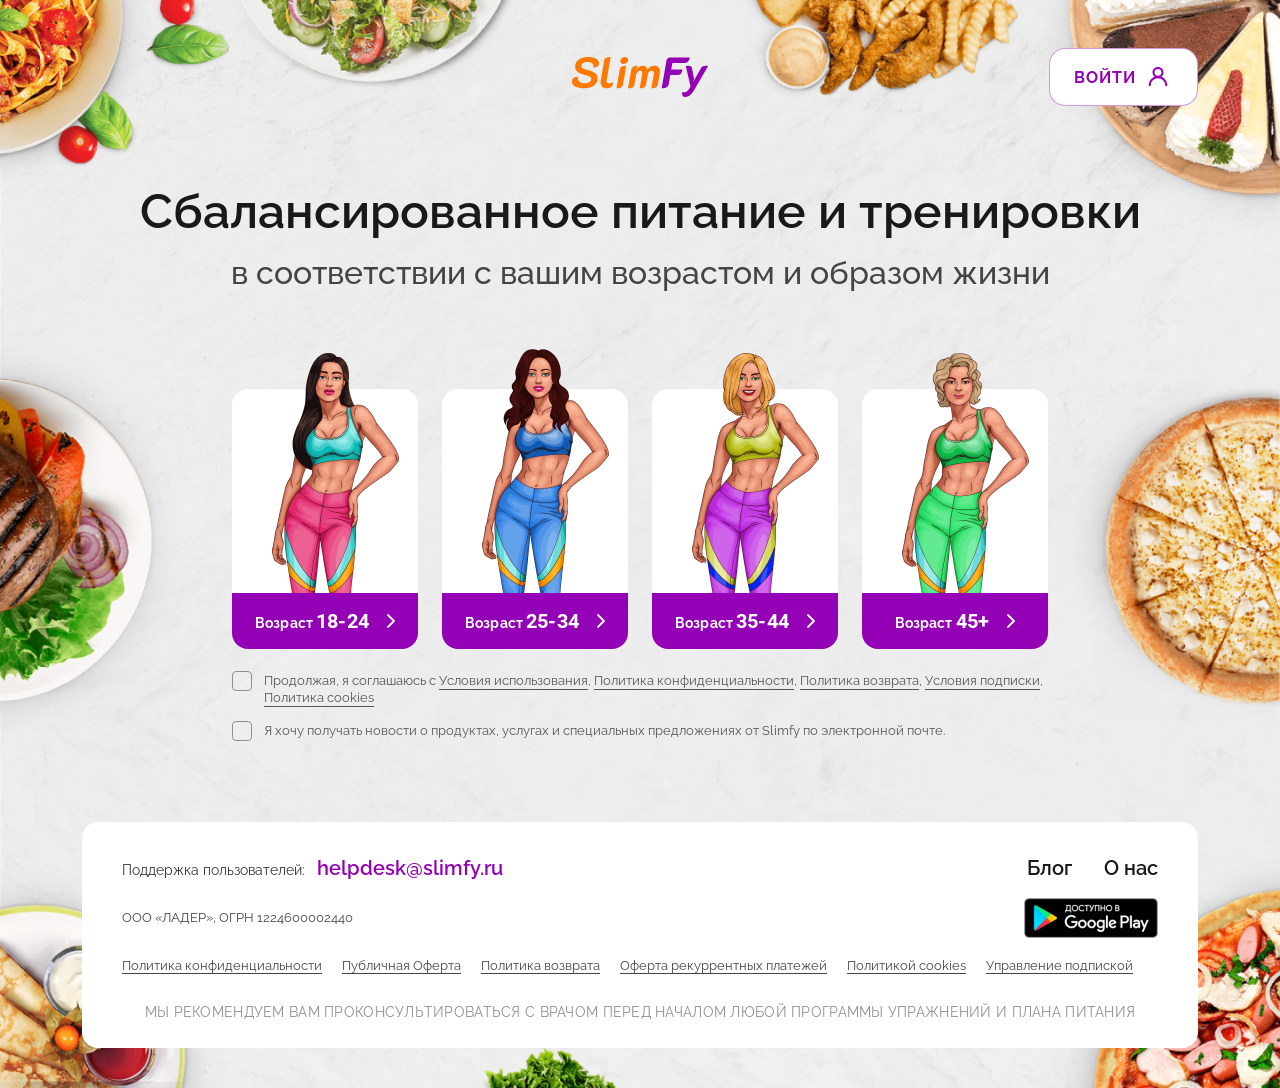
==== age.html @ fb0d7b71 "." ====
<!DOCTYPE html>
<html lang="ru">
	<head>
		<meta charset="UTF-8">
		<meta http-equiv="X-UA-Compatible" content="IE=edge">
		<meta name="viewport" content="width=device-width, initial-scale=1.0">
		<link rel="shortcut icon" href="img/favicon_x32.png" type="image/png">
		<meta name="keywords" content="">
		<meta name="description" content="">
		<title>Возраст</title>
		<meta name="robots" content="noindex, nofollow">
		<link rel="stylesheet" href="css/style.css">
	</head>
	<body> 
		<div class="wrapper"> 
						<!-- header-->
						<header class="header">
							<div class="container">
								<div class="header__container"><a class="header__logo" href="#"> <img src="img/logo.svg" alt=""></a><a class="header__btn" href="#">Войти<img src="img/account.svg" alt=""></a></div>
							</div>
						</header>
						<!--	/header-->
			<main class="main"> 
				<!-- age-->
				<div class="age">
					<div class="container"> 
						<div class="age__title">Сбалансированное питание и тренировки</div>
						<div class="age__text">в соответствии с вашим возрастом и образом жизни</div>
						<div class="age__items"> 
							<div class="row"> 
								<div class="col-lg-3 col-6"> <a class="age__item" href="#"> 
										<div class="age__img"> <img src="img/wooman_01.png" alt="" srcset="img/wooman_01@2x.png 2x"></div>
										<div class="age__btn">Возраст <span>18-24</span>
											<svg width="8" height="14" viewBox="0 0 8 14" fill="none" xmlns="http://www.w3.org/2000/svg">
												<path d="M1.08331 1.16659L6.91665 6.99992L1.08331 12.8333" stroke="white" stroke-width="2" stroke-linecap="round" stroke-linejoin="round"></path>
											</svg>
										</div></a></div>
								<div class="col-lg-3 col-6"> <a class="age__item" href="#"> 
										<div class="age__img"> <img src="img/wooman_02.png" alt="" srcset="img/wooman_02@2x.png 2x"></div>
										<div class="age__btn">Возраст <span>25-34</span>
											<svg width="8" height="14" viewBox="0 0 8 14" fill="none" xmlns="http://www.w3.org/2000/svg">
												<path d="M1.08331 1.16659L6.91665 6.99992L1.08331 12.8333" stroke="white" stroke-width="2" stroke-linecap="round" stroke-linejoin="round"></path>
											</svg>
										</div></a></div>
								<div class="col-lg-3 col-6"> <a class="age__item" href="#"> 
										<div class="age__img"> <img src="img/wooman_03.png" alt="" srcset="img/wooman_03@2x.png 2x"></div>
										<div class="age__btn">Возраст <span>35-44</span>
											<svg width="8" height="14" viewBox="0 0 8 14" fill="none" xmlns="http://www.w3.org/2000/svg">
												<path d="M1.08331 1.16659L6.91665 6.99992L1.08331 12.8333" stroke="white" stroke-width="2" stroke-linecap="round" stroke-linejoin="round"></path>
											</svg>
										</div></a></div>
								<div class="col-lg-3 col-6"> <a class="age__item" href="#"> 
										<div class="age__img"> <img src="img/wooman_04.png" alt="" srcset="img/wooman_04@2x.png 2x"></div>
										<div class="age__btn">Возраст <span>45+</span>
											<svg width="8" height="14" viewBox="0 0 8 14" fill="none" xmlns="http://www.w3.org/2000/svg">
												<path d="M1.08331 1.16659L6.91665 6.99992L1.08331 12.8333" stroke="white" stroke-width="2" stroke-linecap="round" stroke-linejoin="round"></path>
											</svg>
										</div></a></div>
							</div>
						</div>
						<div class="age__approvals"> 
							<div class="welcome__approval"> 
								<input id="approval_0" type="checkbox">
								<label for="approval_0"> 
									<div class="welcome__approval-checkbox"> </div>
									<div class="welcome__approval-text">Продолжая, я соглашаюсь c <a href="#">Условия использования</a>, <a href="#">Политика конфиденциальности</a>, <a href="#">Политика возврата</a>, <a href="#">Условия подписки</a>, <a href="#">Политика cookies</a></div>
								</label>
							</div>
							<div class="welcome__approval"> 
								<input id="approval_1" type="checkbox">
								<label for="approval_1"> 
									<div class="welcome__approval-checkbox"> </div>
									<div class="welcome__approval-text">Я хочу получать новости о продуктах, услугах и специальных предложениях от Slimfy по электронной почте.</div>
								</label>
							</div>
						</div>
					</div>
				</div>
				<!--	/age-->
			</main>
			<!-- footer-->
			<footer class="footer">
				<div class="container"> 
					<div class="footer__container"> 
						<div class="footer__top"> 
							<div class="footer__text"> <span>Поддержка пользователей:</span><a href="mailto:helpdesk@slimfy.ru">helpdesk@slimfy.ru</a></div>
							<div class="footer__nav"> 
								<ul>
									<li> <a href="#">Блог</a></li>
									<li> <a href="#">О нас</a></li>
								</ul>
							</div>
						</div>
						<div class="footer__center"> 
							<div class="footer__name">ООО «ЛАДЕР», ОГРН 1224600002440</div><a class="footer__market" href="#"> <img src="img/google-play-badge.png" alt="" srcset="img/google-play-badge@2x.png 2x"></a>
						</div>
						<div class="footer__bottom"> 
							<div class="footer__list"> 
								<ul>
									<li> <a href="#">Политика конфиденциальности</a></li>
									<li> <a href="#">Публичная Оферта</a></li>
									<li> <a href="#">Политика возврата</a></li>
									<li> <a href="#">Оферта рекуррентных платежей</a></li>
									<li> <a href="#">Политикой cookies</a></li>
									<li> <a href="#">Управление подпиской</a></li>
								</ul>
							</div>
						</div>
						<div class="footer__ps">Мы рекомендуем вам проконсультироваться с врачом перед началом любой программы упражнений и плана питания</div>
					</div>
				</div>
			</footer>
			<!--	/footer-->
		</div>
		<script src="js/libs/jquery.min.js"> </script>
		<script src="js/scripts.js"></script>
	</body>
</html>
---- css/style.css ----
/* reset */
html, body, div, span, applet, object, iframe,
h1, h2, h3, h4, h5, h6, p, blockquote, pre,
a, abbr, acronym, address, big, cite, code,
del, dfn, em, img, ins, kbd, q, s, samp,
small, strike, strong, sub, sup, tt, var,
b, u, i, center,
dl, dt, dd, ol, ul, li,
fieldset, form, label, legend,
table, caption, tbody, tfoot, thead, tr, th, td,
article, aside, canvas, details, embed,
figure, figcaption, footer, header, hgroup,
menu, nav, output, ruby, section, summary,
time, mark, audio, video {
  margin: 0;
  padding: 0;
  border: 0;
  font-size: 100%;
  font: inherit;
  vertical-align: baseline;
}

article, aside, details, figcaption, figure,
footer, header, hgroup, menu, nav, section {
  display: block;
}

* {
  margin: 0;
  padding: 0;
}

* {
  -webkit-box-sizing: border-box;
  box-sizing: border-box;
}

button,
input,
a,
textarea {
  outline: none;
}

html {
  -ms-text-size-adjust: 100%;
  -webkit-text-size-adjust: 100%;
}

ol, ul {
  list-style: none;
}

table {
  border-collapse: collapse;
  border-spacing: 0;
}

img {
  max-width: 100%;
}

h1, h2, h3 {
  font-weight: bold;
}

/* /reset */
/*!
 * Bootstrap v5.0.1 (https://getbootstrap.com/)
 * Copyright 2011-2021 The Bootstrap Authors
 * Copyright 2011-2021 Twitter, Inc.
 * Licensed under MIT (https://github.com/twbs/bootstrap/blob/main/LICENSE)
 */
:root {
  --bs-blue: #0d6efd;
  --bs-indigo: #6610f2;
  --bs-purple: #6f42c1;
  --bs-pink: #d63384;
  --bs-red: #dc3545;
  --bs-orange: #fd7e14;
  --bs-yellow: #ffc107;
  --bs-green: #198754;
  --bs-teal: #20c997;
  --bs-cyan: #0dcaf0;
  --bs-white: #fff;
  --bs-gray: #6c757d;
  --bs-gray-dark: #343a40;
  --bs-primary: #0d6efd;
  --bs-secondary: #6c757d;
  --bs-success: #198754;
  --bs-info: #0dcaf0;
  --bs-warning: #ffc107;
  --bs-danger: #dc3545;
  --bs-light: #f8f9fa;
  --bs-dark: #212529;
  --bs-font-sans-serif: system-ui, -apple-system, "Segoe UI", Roboto, "Helvetica Neue", Arial, "Noto Sans", "Liberation Sans", sans-serif, "Apple Color Emoji", "Segoe UI Emoji", "Segoe UI Symbol", "Noto Color Emoji";
  --bs-font-monospace: SFMono-Regular, Menlo, Monaco, Consolas, "Liberation Mono", "Courier New", monospace;
  --bs-gradient: linear-gradient(180deg, rgba(255, 255, 255, 0.15), rgba(255, 255, 255, 0));
}

.container,
.container-fluid,
.container-xxl,
.container-xl,
.container-lg,
.container-md,
.container-sm {
  width: 100%;
  padding-right: var(--bs-gutter-x, 12px);
  padding-left: var(--bs-gutter-x, 12px);
  margin-right: auto;
  margin-left: auto;
}

@media (min-width: 576px) {
  .container-sm, .container {
    max-width: 540px;
  }
}
@media (min-width: 768px) {
  .container-md, .container-sm, .container {
    max-width: 720px;
  }
}
@media (min-width: 992px) {
  .container-lg, .container-md, .container-sm, .container {
    max-width: 936px;
  }
}
@media (min-width: 1270px) {
  .container-xl, .container-lg, .container-md, .container-sm, .container {
    max-width: 1140px;
  }
}
@media (min-width: 1400px) {
  .container-xxl, .container-xl, .container-lg, .container-md, .container-sm, .container {
    max-width: 1264px;
  }
}
.row {
  --bs-gutter-x: 24px;
  --bs-gutter-y: 0;
  display: -webkit-box;
  display: -ms-flexbox;
  display: flex;
  -ms-flex-wrap: wrap;
  flex-wrap: wrap;
  margin-top: calc(var(--bs-gutter-y) * -1);
  margin-right: calc(var(--bs-gutter-x) / -2);
  margin-left: calc(var(--bs-gutter-x) / -2);
}
.row > * {
  -ms-flex-negative: 0;
  flex-shrink: 0;
  width: 100%;
  max-width: 100%;
  padding-right: calc(var(--bs-gutter-x) / 2);
  padding-left: calc(var(--bs-gutter-x) / 2);
  margin-top: var(--bs-gutter-y);
}

.col {
  -webkit-box-flex: 1;
  -ms-flex: 1 0 0%;
  flex: 1 0 0%;
}

.row-cols-auto > * {
  -webkit-box-flex: 0;
  -ms-flex: 0 0 auto;
  flex: 0 0 auto;
  width: auto;
}

.row-cols-1 > * {
  -webkit-box-flex: 0;
  -ms-flex: 0 0 auto;
  flex: 0 0 auto;
  width: 100%;
}

.row-cols-2 > * {
  -webkit-box-flex: 0;
  -ms-flex: 0 0 auto;
  flex: 0 0 auto;
  width: 50%;
}

.row-cols-3 > * {
  -webkit-box-flex: 0;
  -ms-flex: 0 0 auto;
  flex: 0 0 auto;
  width: 33.3333333333%;
}

.row-cols-4 > * {
  -webkit-box-flex: 0;
  -ms-flex: 0 0 auto;
  flex: 0 0 auto;
  width: 25%;
}

.row-cols-5 > * {
  -webkit-box-flex: 0;
  -ms-flex: 0 0 auto;
  flex: 0 0 auto;
  width: 20%;
}

.row-cols-6 > * {
  -webkit-box-flex: 0;
  -ms-flex: 0 0 auto;
  flex: 0 0 auto;
  width: 16.6666666667%;
}

.col-auto {
  -webkit-box-flex: 0;
  -ms-flex: 0 0 auto;
  flex: 0 0 auto;
  width: auto;
}

.col-1 {
  -webkit-box-flex: 0;
  -ms-flex: 0 0 auto;
  flex: 0 0 auto;
  width: 8.3333333333%;
}

.col-2 {
  -webkit-box-flex: 0;
  -ms-flex: 0 0 auto;
  flex: 0 0 auto;
  width: 16.6666666667%;
}

.col-3 {
  -webkit-box-flex: 0;
  -ms-flex: 0 0 auto;
  flex: 0 0 auto;
  width: 25%;
}

.col-4 {
  -webkit-box-flex: 0;
  -ms-flex: 0 0 auto;
  flex: 0 0 auto;
  width: 33.3333333333%;
}

.col-5 {
  -webkit-box-flex: 0;
  -ms-flex: 0 0 auto;
  flex: 0 0 auto;
  width: 41.6666666667%;
}

.col-6 {
  -webkit-box-flex: 0;
  -ms-flex: 0 0 auto;
  flex: 0 0 auto;
  width: 50%;
}

.col-7 {
  -webkit-box-flex: 0;
  -ms-flex: 0 0 auto;
  flex: 0 0 auto;
  width: 58.3333333333%;
}

.col-8 {
  -webkit-box-flex: 0;
  -ms-flex: 0 0 auto;
  flex: 0 0 auto;
  width: 66.6666666667%;
}

.col-9 {
  -webkit-box-flex: 0;
  -ms-flex: 0 0 auto;
  flex: 0 0 auto;
  width: 75%;
}

.col-10 {
  -webkit-box-flex: 0;
  -ms-flex: 0 0 auto;
  flex: 0 0 auto;
  width: 83.3333333333%;
}

.col-11 {
  -webkit-box-flex: 0;
  -ms-flex: 0 0 auto;
  flex: 0 0 auto;
  width: 91.6666666667%;
}

.col-12 {
  -webkit-box-flex: 0;
  -ms-flex: 0 0 auto;
  flex: 0 0 auto;
  width: 100%;
}

.offset-1 {
  margin-left: 8.3333333333%;
}

.offset-2 {
  margin-left: 16.6666666667%;
}

.offset-3 {
  margin-left: 25%;
}

.offset-4 {
  margin-left: 33.3333333333%;
}

.offset-5 {
  margin-left: 41.6666666667%;
}

.offset-6 {
  margin-left: 50%;
}

.offset-7 {
  margin-left: 58.3333333333%;
}

.offset-8 {
  margin-left: 66.6666666667%;
}

.offset-9 {
  margin-left: 75%;
}

.offset-10 {
  margin-left: 83.3333333333%;
}

.offset-11 {
  margin-left: 91.6666666667%;
}

.g-0,
.gx-0 {
  --bs-gutter-x: 0;
}

.g-0,
.gy-0 {
  --bs-gutter-y: 0;
}

.g-1,
.gx-1 {
  --bs-gutter-x: 12px;
}

.g-1,
.gy-1 {
  --bs-gutter-y: 12px;
}

.g-2,
.gx-2 {
  --bs-gutter-x: 18px;
}

.g-2,
.gy-2 {
  --bs-gutter-y: 18px;
}

.g-3,
.gx-3 {
  --bs-gutter-x: 24px;
}

.g-3,
.gy-3 {
  --bs-gutter-y: 24px;
}

.g-4,
.gx-4 {
  --bs-gutter-x: 36px;
}

.g-4,
.gy-4 {
  --bs-gutter-y: 36px;
}

.g-5,
.gx-5 {
  --bs-gutter-x: 48px;
}

.g-5,
.gy-5 {
  --bs-gutter-y: 48px;
}

@media (min-width: 576px) {
  .col-sm {
    -webkit-box-flex: 1;
    -ms-flex: 1 0 0%;
    flex: 1 0 0%;
  }

  .row-cols-sm-auto > * {
    -webkit-box-flex: 0;
    -ms-flex: 0 0 auto;
    flex: 0 0 auto;
    width: auto;
  }

  .row-cols-sm-1 > * {
    -webkit-box-flex: 0;
    -ms-flex: 0 0 auto;
    flex: 0 0 auto;
    width: 100%;
  }

  .row-cols-sm-2 > * {
    -webkit-box-flex: 0;
    -ms-flex: 0 0 auto;
    flex: 0 0 auto;
    width: 50%;
  }

  .row-cols-sm-3 > * {
    -webkit-box-flex: 0;
    -ms-flex: 0 0 auto;
    flex: 0 0 auto;
    width: 33.3333333333%;
  }

  .row-cols-sm-4 > * {
    -webkit-box-flex: 0;
    -ms-flex: 0 0 auto;
    flex: 0 0 auto;
    width: 25%;
  }

  .row-cols-sm-5 > * {
    -webkit-box-flex: 0;
    -ms-flex: 0 0 auto;
    flex: 0 0 auto;
    width: 20%;
  }

  .row-cols-sm-6 > * {
    -webkit-box-flex: 0;
    -ms-flex: 0 0 auto;
    flex: 0 0 auto;
    width: 16.6666666667%;
  }

  .col-sm-auto {
    -webkit-box-flex: 0;
    -ms-flex: 0 0 auto;
    flex: 0 0 auto;
    width: auto;
  }

  .col-sm-1 {
    -webkit-box-flex: 0;
    -ms-flex: 0 0 auto;
    flex: 0 0 auto;
    width: 8.3333333333%;
  }

  .col-sm-2 {
    -webkit-box-flex: 0;
    -ms-flex: 0 0 auto;
    flex: 0 0 auto;
    width: 16.6666666667%;
  }

  .col-sm-3 {
    -webkit-box-flex: 0;
    -ms-flex: 0 0 auto;
    flex: 0 0 auto;
    width: 25%;
  }

  .col-sm-4 {
    -webkit-box-flex: 0;
    -ms-flex: 0 0 auto;
    flex: 0 0 auto;
    width: 33.3333333333%;
  }

  .col-sm-5 {
    -webkit-box-flex: 0;
    -ms-flex: 0 0 auto;
    flex: 0 0 auto;
    width: 41.6666666667%;
  }

  .col-sm-6 {
    -webkit-box-flex: 0;
    -ms-flex: 0 0 auto;
    flex: 0 0 auto;
    width: 50%;
  }

  .col-sm-7 {
    -webkit-box-flex: 0;
    -ms-flex: 0 0 auto;
    flex: 0 0 auto;
    width: 58.3333333333%;
  }

  .col-sm-8 {
    -webkit-box-flex: 0;
    -ms-flex: 0 0 auto;
    flex: 0 0 auto;
    width: 66.6666666667%;
  }

  .col-sm-9 {
    -webkit-box-flex: 0;
    -ms-flex: 0 0 auto;
    flex: 0 0 auto;
    width: 75%;
  }

  .col-sm-10 {
    -webkit-box-flex: 0;
    -ms-flex: 0 0 auto;
    flex: 0 0 auto;
    width: 83.3333333333%;
  }

  .col-sm-11 {
    -webkit-box-flex: 0;
    -ms-flex: 0 0 auto;
    flex: 0 0 auto;
    width: 91.6666666667%;
  }

  .col-sm-12 {
    -webkit-box-flex: 0;
    -ms-flex: 0 0 auto;
    flex: 0 0 auto;
    width: 100%;
  }

  .offset-sm-0 {
    margin-left: 0;
  }

  .offset-sm-1 {
    margin-left: 8.3333333333%;
  }

  .offset-sm-2 {
    margin-left: 16.6666666667%;
  }

  .offset-sm-3 {
    margin-left: 25%;
  }

  .offset-sm-4 {
    margin-left: 33.3333333333%;
  }

  .offset-sm-5 {
    margin-left: 41.6666666667%;
  }

  .offset-sm-6 {
    margin-left: 50%;
  }

  .offset-sm-7 {
    margin-left: 58.3333333333%;
  }

  .offset-sm-8 {
    margin-left: 66.6666666667%;
  }

  .offset-sm-9 {
    margin-left: 75%;
  }

  .offset-sm-10 {
    margin-left: 83.3333333333%;
  }

  .offset-sm-11 {
    margin-left: 91.6666666667%;
  }

  .g-sm-0,
.gx-sm-0 {
    --bs-gutter-x: 0;
  }

  .g-sm-0,
.gy-sm-0 {
    --bs-gutter-y: 0;
  }

  .g-sm-1,
.gx-sm-1 {
    --bs-gutter-x: 12px;
  }

  .g-sm-1,
.gy-sm-1 {
    --bs-gutter-y: 12px;
  }

  .g-sm-2,
.gx-sm-2 {
    --bs-gutter-x: 18px;
  }

  .g-sm-2,
.gy-sm-2 {
    --bs-gutter-y: 18px;
  }

  .g-sm-3,
.gx-sm-3 {
    --bs-gutter-x: 24px;
  }

  .g-sm-3,
.gy-sm-3 {
    --bs-gutter-y: 24px;
  }

  .g-sm-4,
.gx-sm-4 {
    --bs-gutter-x: 36px;
  }

  .g-sm-4,
.gy-sm-4 {
    --bs-gutter-y: 36px;
  }

  .g-sm-5,
.gx-sm-5 {
    --bs-gutter-x: 48px;
  }

  .g-sm-5,
.gy-sm-5 {
    --bs-gutter-y: 48px;
  }
}
@media (min-width: 768px) {
  .col-md {
    -webkit-box-flex: 1;
    -ms-flex: 1 0 0%;
    flex: 1 0 0%;
  }

  .row-cols-md-auto > * {
    -webkit-box-flex: 0;
    -ms-flex: 0 0 auto;
    flex: 0 0 auto;
    width: auto;
  }

  .row-cols-md-1 > * {
    -webkit-box-flex: 0;
    -ms-flex: 0 0 auto;
    flex: 0 0 auto;
    width: 100%;
  }

  .row-cols-md-2 > * {
    -webkit-box-flex: 0;
    -ms-flex: 0 0 auto;
    flex: 0 0 auto;
    width: 50%;
  }

  .row-cols-md-3 > * {
    -webkit-box-flex: 0;
    -ms-flex: 0 0 auto;
    flex: 0 0 auto;
    width: 33.3333333333%;
  }

  .row-cols-md-4 > * {
    -webkit-box-flex: 0;
    -ms-flex: 0 0 auto;
    flex: 0 0 auto;
    width: 25%;
  }

  .row-cols-md-5 > * {
    -webkit-box-flex: 0;
    -ms-flex: 0 0 auto;
    flex: 0 0 auto;
    width: 20%;
  }

  .row-cols-md-6 > * {
    -webkit-box-flex: 0;
    -ms-flex: 0 0 auto;
    flex: 0 0 auto;
    width: 16.6666666667%;
  }

  .col-md-auto {
    -webkit-box-flex: 0;
    -ms-flex: 0 0 auto;
    flex: 0 0 auto;
    width: auto;
  }

  .col-md-1 {
    -webkit-box-flex: 0;
    -ms-flex: 0 0 auto;
    flex: 0 0 auto;
    width: 8.3333333333%;
  }

  .col-md-2 {
    -webkit-box-flex: 0;
    -ms-flex: 0 0 auto;
    flex: 0 0 auto;
    width: 16.6666666667%;
  }

  .col-md-3 {
    -webkit-box-flex: 0;
    -ms-flex: 0 0 auto;
    flex: 0 0 auto;
    width: 25%;
  }

  .col-md-4 {
    -webkit-box-flex: 0;
    -ms-flex: 0 0 auto;
    flex: 0 0 auto;
    width: 33.3333333333%;
  }

  .col-md-5 {
    -webkit-box-flex: 0;
    -ms-flex: 0 0 auto;
    flex: 0 0 auto;
    width: 41.6666666667%;
  }

  .col-md-6 {
    -webkit-box-flex: 0;
    -ms-flex: 0 0 auto;
    flex: 0 0 auto;
    width: 50%;
  }

  .col-md-7 {
    -webkit-box-flex: 0;
    -ms-flex: 0 0 auto;
    flex: 0 0 auto;
    width: 58.3333333333%;
  }

  .col-md-8 {
    -webkit-box-flex: 0;
    -ms-flex: 0 0 auto;
    flex: 0 0 auto;
    width: 66.6666666667%;
  }

  .col-md-9 {
    -webkit-box-flex: 0;
    -ms-flex: 0 0 auto;
    flex: 0 0 auto;
    width: 75%;
  }

  .col-md-10 {
    -webkit-box-flex: 0;
    -ms-flex: 0 0 auto;
    flex: 0 0 auto;
    width: 83.3333333333%;
  }

  .col-md-11 {
    -webkit-box-flex: 0;
    -ms-flex: 0 0 auto;
    flex: 0 0 auto;
    width: 91.6666666667%;
  }

  .col-md-12 {
    -webkit-box-flex: 0;
    -ms-flex: 0 0 auto;
    flex: 0 0 auto;
    width: 100%;
  }

  .offset-md-0 {
    margin-left: 0;
  }

  .offset-md-1 {
    margin-left: 8.3333333333%;
  }

  .offset-md-2 {
    margin-left: 16.6666666667%;
  }

  .offset-md-3 {
    margin-left: 25%;
  }

  .offset-md-4 {
    margin-left: 33.3333333333%;
  }

  .offset-md-5 {
    margin-left: 41.6666666667%;
  }

  .offset-md-6 {
    margin-left: 50%;
  }

  .offset-md-7 {
    margin-left: 58.3333333333%;
  }

  .offset-md-8 {
    margin-left: 66.6666666667%;
  }

  .offset-md-9 {
    margin-left: 75%;
  }

  .offset-md-10 {
    margin-left: 83.3333333333%;
  }

  .offset-md-11 {
    margin-left: 91.6666666667%;
  }

  .g-md-0,
.gx-md-0 {
    --bs-gutter-x: 0;
  }

  .g-md-0,
.gy-md-0 {
    --bs-gutter-y: 0;
  }

  .g-md-1,
.gx-md-1 {
    --bs-gutter-x: 12px;
  }

  .g-md-1,
.gy-md-1 {
    --bs-gutter-y: 12px;
  }

  .g-md-2,
.gx-md-2 {
    --bs-gutter-x: 18px;
  }

  .g-md-2,
.gy-md-2 {
    --bs-gutter-y: 18px;
  }

  .g-md-3,
.gx-md-3 {
    --bs-gutter-x: 24px;
  }

  .g-md-3,
.gy-md-3 {
    --bs-gutter-y: 24px;
  }

  .g-md-4,
.gx-md-4 {
    --bs-gutter-x: 36px;
  }

  .g-md-4,
.gy-md-4 {
    --bs-gutter-y: 36px;
  }

  .g-md-5,
.gx-md-5 {
    --bs-gutter-x: 48px;
  }

  .g-md-5,
.gy-md-5 {
    --bs-gutter-y: 48px;
  }
}
@media (min-width: 992px) {
  .col-lg {
    -webkit-box-flex: 1;
    -ms-flex: 1 0 0%;
    flex: 1 0 0%;
  }

  .row-cols-lg-auto > * {
    -webkit-box-flex: 0;
    -ms-flex: 0 0 auto;
    flex: 0 0 auto;
    width: auto;
  }

  .row-cols-lg-1 > * {
    -webkit-box-flex: 0;
    -ms-flex: 0 0 auto;
    flex: 0 0 auto;
    width: 100%;
  }

  .row-cols-lg-2 > * {
    -webkit-box-flex: 0;
    -ms-flex: 0 0 auto;
    flex: 0 0 auto;
    width: 50%;
  }

  .row-cols-lg-3 > * {
    -webkit-box-flex: 0;
    -ms-flex: 0 0 auto;
    flex: 0 0 auto;
    width: 33.3333333333%;
  }

  .row-cols-lg-4 > * {
    -webkit-box-flex: 0;
    -ms-flex: 0 0 auto;
    flex: 0 0 auto;
    width: 25%;
  }

  .row-cols-lg-5 > * {
    -webkit-box-flex: 0;
    -ms-flex: 0 0 auto;
    flex: 0 0 auto;
    width: 20%;
  }

  .row-cols-lg-6 > * {
    -webkit-box-flex: 0;
    -ms-flex: 0 0 auto;
    flex: 0 0 auto;
    width: 16.6666666667%;
  }

  .col-lg-auto {
    -webkit-box-flex: 0;
    -ms-flex: 0 0 auto;
    flex: 0 0 auto;
    width: auto;
  }

  .col-lg-1 {
    -webkit-box-flex: 0;
    -ms-flex: 0 0 auto;
    flex: 0 0 auto;
    width: 8.3333333333%;
  }

  .col-lg-2 {
    -webkit-box-flex: 0;
    -ms-flex: 0 0 auto;
    flex: 0 0 auto;
    width: 16.6666666667%;
  }

  .col-lg-3 {
    -webkit-box-flex: 0;
    -ms-flex: 0 0 auto;
    flex: 0 0 auto;
    width: 25%;
  }

  .col-lg-4 {
    -webkit-box-flex: 0;
    -ms-flex: 0 0 auto;
    flex: 0 0 auto;
    width: 33.3333333333%;
  }

  .col-lg-5 {
    -webkit-box-flex: 0;
    -ms-flex: 0 0 auto;
    flex: 0 0 auto;
    width: 41.6666666667%;
  }

  .col-lg-6 {
    -webkit-box-flex: 0;
    -ms-flex: 0 0 auto;
    flex: 0 0 auto;
    width: 50%;
  }

  .col-lg-7 {
    -webkit-box-flex: 0;
    -ms-flex: 0 0 auto;
    flex: 0 0 auto;
    width: 58.3333333333%;
  }

  .col-lg-8 {
    -webkit-box-flex: 0;
    -ms-flex: 0 0 auto;
    flex: 0 0 auto;
    width: 66.6666666667%;
  }

  .col-lg-9 {
    -webkit-box-flex: 0;
    -ms-flex: 0 0 auto;
    flex: 0 0 auto;
    width: 75%;
  }

  .col-lg-10 {
    -webkit-box-flex: 0;
    -ms-flex: 0 0 auto;
    flex: 0 0 auto;
    width: 83.3333333333%;
  }

  .col-lg-11 {
    -webkit-box-flex: 0;
    -ms-flex: 0 0 auto;
    flex: 0 0 auto;
    width: 91.6666666667%;
  }

  .col-lg-12 {
    -webkit-box-flex: 0;
    -ms-flex: 0 0 auto;
    flex: 0 0 auto;
    width: 100%;
  }

  .offset-lg-0 {
    margin-left: 0;
  }

  .offset-lg-1 {
    margin-left: 8.3333333333%;
  }

  .offset-lg-2 {
    margin-left: 16.6666666667%;
  }

  .offset-lg-3 {
    margin-left: 25%;
  }

  .offset-lg-4 {
    margin-left: 33.3333333333%;
  }

  .offset-lg-5 {
    margin-left: 41.6666666667%;
  }

  .offset-lg-6 {
    margin-left: 50%;
  }

  .offset-lg-7 {
    margin-left: 58.3333333333%;
  }

  .offset-lg-8 {
    margin-left: 66.6666666667%;
  }

  .offset-lg-9 {
    margin-left: 75%;
  }

  .offset-lg-10 {
    margin-left: 83.3333333333%;
  }

  .offset-lg-11 {
    margin-left: 91.6666666667%;
  }

  .g-lg-0,
.gx-lg-0 {
    --bs-gutter-x: 0;
  }

  .g-lg-0,
.gy-lg-0 {
    --bs-gutter-y: 0;
  }

  .g-lg-1,
.gx-lg-1 {
    --bs-gutter-x: 12px;
  }

  .g-lg-1,
.gy-lg-1 {
    --bs-gutter-y: 12px;
  }

  .g-lg-2,
.gx-lg-2 {
    --bs-gutter-x: 18px;
  }

  .g-lg-2,
.gy-lg-2 {
    --bs-gutter-y: 18px;
  }

  .g-lg-3,
.gx-lg-3 {
    --bs-gutter-x: 24px;
  }

  .g-lg-3,
.gy-lg-3 {
    --bs-gutter-y: 24px;
  }

  .g-lg-4,
.gx-lg-4 {
    --bs-gutter-x: 36px;
  }

  .g-lg-4,
.gy-lg-4 {
    --bs-gutter-y: 36px;
  }

  .g-lg-5,
.gx-lg-5 {
    --bs-gutter-x: 48px;
  }

  .g-lg-5,
.gy-lg-5 {
    --bs-gutter-y: 48px;
  }
}
@media (min-width: 1270px) {
  .col-xl {
    -webkit-box-flex: 1;
    -ms-flex: 1 0 0%;
    flex: 1 0 0%;
  }

  .row-cols-xl-auto > * {
    -webkit-box-flex: 0;
    -ms-flex: 0 0 auto;
    flex: 0 0 auto;
    width: auto;
  }

  .row-cols-xl-1 > * {
    -webkit-box-flex: 0;
    -ms-flex: 0 0 auto;
    flex: 0 0 auto;
    width: 100%;
  }

  .row-cols-xl-2 > * {
    -webkit-box-flex: 0;
    -ms-flex: 0 0 auto;
    flex: 0 0 auto;
    width: 50%;
  }

  .row-cols-xl-3 > * {
    -webkit-box-flex: 0;
    -ms-flex: 0 0 auto;
    flex: 0 0 auto;
    width: 33.3333333333%;
  }

  .row-cols-xl-4 > * {
    -webkit-box-flex: 0;
    -ms-flex: 0 0 auto;
    flex: 0 0 auto;
    width: 25%;
  }

  .row-cols-xl-5 > * {
    -webkit-box-flex: 0;
    -ms-flex: 0 0 auto;
    flex: 0 0 auto;
    width: 20%;
  }

  .row-cols-xl-6 > * {
    -webkit-box-flex: 0;
    -ms-flex: 0 0 auto;
    flex: 0 0 auto;
    width: 16.6666666667%;
  }

  .col-xl-auto {
    -webkit-box-flex: 0;
    -ms-flex: 0 0 auto;
    flex: 0 0 auto;
    width: auto;
  }

  .col-xl-1 {
    -webkit-box-flex: 0;
    -ms-flex: 0 0 auto;
    flex: 0 0 auto;
    width: 8.3333333333%;
  }

  .col-xl-2 {
    -webkit-box-flex: 0;
    -ms-flex: 0 0 auto;
    flex: 0 0 auto;
    width: 16.6666666667%;
  }

  .col-xl-3 {
    -webkit-box-flex: 0;
    -ms-flex: 0 0 auto;
    flex: 0 0 auto;
    width: 25%;
  }

  .col-xl-4 {
    -webkit-box-flex: 0;
    -ms-flex: 0 0 auto;
    flex: 0 0 auto;
    width: 33.3333333333%;
  }

  .col-xl-5 {
    -webkit-box-flex: 0;
    -ms-flex: 0 0 auto;
    flex: 0 0 auto;
    width: 41.6666666667%;
  }

  .col-xl-6 {
    -webkit-box-flex: 0;
    -ms-flex: 0 0 auto;
    flex: 0 0 auto;
    width: 50%;
  }

  .col-xl-7 {
    -webkit-box-flex: 0;
    -ms-flex: 0 0 auto;
    flex: 0 0 auto;
    width: 58.3333333333%;
  }

  .col-xl-8 {
    -webkit-box-flex: 0;
    -ms-flex: 0 0 auto;
    flex: 0 0 auto;
    width: 66.6666666667%;
  }

  .col-xl-9 {
    -webkit-box-flex: 0;
    -ms-flex: 0 0 auto;
    flex: 0 0 auto;
    width: 75%;
  }

  .col-xl-10 {
    -webkit-box-flex: 0;
    -ms-flex: 0 0 auto;
    flex: 0 0 auto;
    width: 83.3333333333%;
  }

  .col-xl-11 {
    -webkit-box-flex: 0;
    -ms-flex: 0 0 auto;
    flex: 0 0 auto;
    width: 91.6666666667%;
  }

  .col-xl-12 {
    -webkit-box-flex: 0;
    -ms-flex: 0 0 auto;
    flex: 0 0 auto;
    width: 100%;
  }

  .offset-xl-0 {
    margin-left: 0;
  }

  .offset-xl-1 {
    margin-left: 8.3333333333%;
  }

  .offset-xl-2 {
    margin-left: 16.6666666667%;
  }

  .offset-xl-3 {
    margin-left: 25%;
  }

  .offset-xl-4 {
    margin-left: 33.3333333333%;
  }

  .offset-xl-5 {
    margin-left: 41.6666666667%;
  }

  .offset-xl-6 {
    margin-left: 50%;
  }

  .offset-xl-7 {
    margin-left: 58.3333333333%;
  }

  .offset-xl-8 {
    margin-left: 66.6666666667%;
  }

  .offset-xl-9 {
    margin-left: 75%;
  }

  .offset-xl-10 {
    margin-left: 83.3333333333%;
  }

  .offset-xl-11 {
    margin-left: 91.6666666667%;
  }

  .g-xl-0,
.gx-xl-0 {
    --bs-gutter-x: 0;
  }

  .g-xl-0,
.gy-xl-0 {
    --bs-gutter-y: 0;
  }

  .g-xl-1,
.gx-xl-1 {
    --bs-gutter-x: 12px;
  }

  .g-xl-1,
.gy-xl-1 {
    --bs-gutter-y: 12px;
  }

  .g-xl-2,
.gx-xl-2 {
    --bs-gutter-x: 18px;
  }

  .g-xl-2,
.gy-xl-2 {
    --bs-gutter-y: 18px;
  }

  .g-xl-3,
.gx-xl-3 {
    --bs-gutter-x: 24px;
  }

  .g-xl-3,
.gy-xl-3 {
    --bs-gutter-y: 24px;
  }

  .g-xl-4,
.gx-xl-4 {
    --bs-gutter-x: 36px;
  }

  .g-xl-4,
.gy-xl-4 {
    --bs-gutter-y: 36px;
  }

  .g-xl-5,
.gx-xl-5 {
    --bs-gutter-x: 48px;
  }

  .g-xl-5,
.gy-xl-5 {
    --bs-gutter-y: 48px;
  }
}
@media (min-width: 1400px) {
  .col-xxl {
    -webkit-box-flex: 1;
    -ms-flex: 1 0 0%;
    flex: 1 0 0%;
  }

  .row-cols-xxl-auto > * {
    -webkit-box-flex: 0;
    -ms-flex: 0 0 auto;
    flex: 0 0 auto;
    width: auto;
  }

  .row-cols-xxl-1 > * {
    -webkit-box-flex: 0;
    -ms-flex: 0 0 auto;
    flex: 0 0 auto;
    width: 100%;
  }

  .row-cols-xxl-2 > * {
    -webkit-box-flex: 0;
    -ms-flex: 0 0 auto;
    flex: 0 0 auto;
    width: 50%;
  }

  .row-cols-xxl-3 > * {
    -webkit-box-flex: 0;
    -ms-flex: 0 0 auto;
    flex: 0 0 auto;
    width: 33.3333333333%;
  }

  .row-cols-xxl-4 > * {
    -webkit-box-flex: 0;
    -ms-flex: 0 0 auto;
    flex: 0 0 auto;
    width: 25%;
  }

  .row-cols-xxl-5 > * {
    -webkit-box-flex: 0;
    -ms-flex: 0 0 auto;
    flex: 0 0 auto;
    width: 20%;
  }

  .row-cols-xxl-6 > * {
    -webkit-box-flex: 0;
    -ms-flex: 0 0 auto;
    flex: 0 0 auto;
    width: 16.6666666667%;
  }

  .col-xxl-auto {
    -webkit-box-flex: 0;
    -ms-flex: 0 0 auto;
    flex: 0 0 auto;
    width: auto;
  }

  .col-xxl-1 {
    -webkit-box-flex: 0;
    -ms-flex: 0 0 auto;
    flex: 0 0 auto;
    width: 8.3333333333%;
  }

  .col-xxl-2 {
    -webkit-box-flex: 0;
    -ms-flex: 0 0 auto;
    flex: 0 0 auto;
    width: 16.6666666667%;
  }

  .col-xxl-3 {
    -webkit-box-flex: 0;
    -ms-flex: 0 0 auto;
    flex: 0 0 auto;
    width: 25%;
  }

  .col-xxl-4 {
    -webkit-box-flex: 0;
    -ms-flex: 0 0 auto;
    flex: 0 0 auto;
    width: 33.3333333333%;
  }

  .col-xxl-5 {
    -webkit-box-flex: 0;
    -ms-flex: 0 0 auto;
    flex: 0 0 auto;
    width: 41.6666666667%;
  }

  .col-xxl-6 {
    -webkit-box-flex: 0;
    -ms-flex: 0 0 auto;
    flex: 0 0 auto;
    width: 50%;
  }

  .col-xxl-7 {
    -webkit-box-flex: 0;
    -ms-flex: 0 0 auto;
    flex: 0 0 auto;
    width: 58.3333333333%;
  }

  .col-xxl-8 {
    -webkit-box-flex: 0;
    -ms-flex: 0 0 auto;
    flex: 0 0 auto;
    width: 66.6666666667%;
  }

  .col-xxl-9 {
    -webkit-box-flex: 0;
    -ms-flex: 0 0 auto;
    flex: 0 0 auto;
    width: 75%;
  }

  .col-xxl-10 {
    -webkit-box-flex: 0;
    -ms-flex: 0 0 auto;
    flex: 0 0 auto;
    width: 83.3333333333%;
  }

  .col-xxl-11 {
    -webkit-box-flex: 0;
    -ms-flex: 0 0 auto;
    flex: 0 0 auto;
    width: 91.6666666667%;
  }

  .col-xxl-12 {
    -webkit-box-flex: 0;
    -ms-flex: 0 0 auto;
    flex: 0 0 auto;
    width: 100%;
  }

  .offset-xxl-0 {
    margin-left: 0;
  }

  .offset-xxl-1 {
    margin-left: 8.3333333333%;
  }

  .offset-xxl-2 {
    margin-left: 16.6666666667%;
  }

  .offset-xxl-3 {
    margin-left: 25%;
  }

  .offset-xxl-4 {
    margin-left: 33.3333333333%;
  }

  .offset-xxl-5 {
    margin-left: 41.6666666667%;
  }

  .offset-xxl-6 {
    margin-left: 50%;
  }

  .offset-xxl-7 {
    margin-left: 58.3333333333%;
  }

  .offset-xxl-8 {
    margin-left: 66.6666666667%;
  }

  .offset-xxl-9 {
    margin-left: 75%;
  }

  .offset-xxl-10 {
    margin-left: 83.3333333333%;
  }

  .offset-xxl-11 {
    margin-left: 91.6666666667%;
  }

  .g-xxl-0,
.gx-xxl-0 {
    --bs-gutter-x: 0;
  }

  .g-xxl-0,
.gy-xxl-0 {
    --bs-gutter-y: 0;
  }

  .g-xxl-1,
.gx-xxl-1 {
    --bs-gutter-x: 12px;
  }

  .g-xxl-1,
.gy-xxl-1 {
    --bs-gutter-y: 12px;
  }

  .g-xxl-2,
.gx-xxl-2 {
    --bs-gutter-x: 18px;
  }

  .g-xxl-2,
.gy-xxl-2 {
    --bs-gutter-y: 18px;
  }

  .g-xxl-3,
.gx-xxl-3 {
    --bs-gutter-x: 24px;
  }

  .g-xxl-3,
.gy-xxl-3 {
    --bs-gutter-y: 24px;
  }

  .g-xxl-4,
.gx-xxl-4 {
    --bs-gutter-x: 36px;
  }

  .g-xxl-4,
.gy-xxl-4 {
    --bs-gutter-y: 36px;
  }

  .g-xxl-5,
.gx-xxl-5 {
    --bs-gutter-x: 48px;
  }

  .g-xxl-5,
.gy-xxl-5 {
    --bs-gutter-y: 48px;
  }
}
.clearfix::after {
  display: block;
  clear: both;
  content: "";
}

.link-primary {
  color: #0d6efd;
}
.link-primary:hover, .link-primary:focus {
  color: #0a58ca;
}

.link-secondary {
  color: #6c757d;
}
.link-secondary:hover, .link-secondary:focus {
  color: #565e64;
}

.link-success {
  color: #198754;
}
.link-success:hover, .link-success:focus {
  color: #146c43;
}

.link-info {
  color: #0dcaf0;
}
.link-info:hover, .link-info:focus {
  color: #3dd5f3;
}

.link-warning {
  color: #ffc107;
}
.link-warning:hover, .link-warning:focus {
  color: #ffcd39;
}

.link-danger {
  color: #dc3545;
}
.link-danger:hover, .link-danger:focus {
  color: #b02a37;
}

.link-light {
  color: #f8f9fa;
}
.link-light:hover, .link-light:focus {
  color: #f9fafb;
}

.link-dark {
  color: #212529;
}
.link-dark:hover, .link-dark:focus {
  color: #1a1e21;
}

.ratio {
  position: relative;
  width: 100%;
}
.ratio::before {
  display: block;
  padding-top: var(--bs-aspect-ratio);
  content: "";
}
.ratio > * {
  position: absolute;
  top: 0;
  left: 0;
  width: 100%;
  height: 100%;
}

.ratio-1x1 {
  --bs-aspect-ratio: 100%;
}

.ratio-4x3 {
  --bs-aspect-ratio: 75%;
}

.ratio-16x9 {
  --bs-aspect-ratio: 56.25%;
}

.ratio-21x9 {
  --bs-aspect-ratio: 42.8571428571%;
}

.fixed-top {
  position: fixed;
  top: 0;
  right: 0;
  left: 0;
  z-index: 1030;
}

.fixed-bottom {
  position: fixed;
  right: 0;
  bottom: 0;
  left: 0;
  z-index: 1030;
}

.sticky-top {
  position: sticky;
  top: 0;
  z-index: 1020;
}

@media (min-width: 576px) {
  .sticky-sm-top {
    position: sticky;
    top: 0;
    z-index: 1020;
  }
}
@media (min-width: 768px) {
  .sticky-md-top {
    position: sticky;
    top: 0;
    z-index: 1020;
  }
}
@media (min-width: 992px) {
  .sticky-lg-top {
    position: sticky;
    top: 0;
    z-index: 1020;
  }
}
@media (min-width: 1270px) {
  .sticky-xl-top {
    position: sticky;
    top: 0;
    z-index: 1020;
  }
}
@media (min-width: 1400px) {
  .sticky-xxl-top {
    position: sticky;
    top: 0;
    z-index: 1020;
  }
}
.visually-hidden,
.visually-hidden-focusable:not(:focus):not(:focus-within) {
  position: absolute !important;
  width: 1px !important;
  height: 1px !important;
  padding: 0 !important;
  margin: -1px !important;
  overflow: hidden !important;
  clip: rect(0, 0, 0, 0) !important;
  white-space: nowrap !important;
  border: 0 !important;
}

.stretched-link::after {
  position: absolute;
  top: 0;
  right: 0;
  bottom: 0;
  left: 0;
  z-index: 1;
  content: "";
}

.text-truncate {
  overflow: hidden;
  -o-text-overflow: ellipsis;
  text-overflow: ellipsis;
  white-space: nowrap;
}

.align-baseline {
  vertical-align: baseline !important;
}

.align-top {
  vertical-align: top !important;
}

.align-middle {
  vertical-align: middle !important;
}

.align-bottom {
  vertical-align: bottom !important;
}

.align-text-bottom {
  vertical-align: text-bottom !important;
}

.align-text-top {
  vertical-align: text-top !important;
}

.float-start {
  float: left !important;
}

.float-end {
  float: right !important;
}

.float-none {
  float: none !important;
}

.overflow-auto {
  overflow: auto !important;
}

.overflow-hidden {
  overflow: hidden !important;
}

.overflow-visible {
  overflow: visible !important;
}

.overflow-scroll {
  overflow: scroll !important;
}

.d-inline {
  display: inline !important;
}

.d-inline-block {
  display: inline-block !important;
}

.d-block {
  display: block !important;
}

.d-grid {
  display: grid !important;
}

.d-table {
  display: table !important;
}

.d-table-row {
  display: table-row !important;
}

.d-table-cell {
  display: table-cell !important;
}

.d-flex {
  display: -webkit-box !important;
  display: -ms-flexbox !important;
  display: flex !important;
}

.d-inline-flex {
  display: -webkit-inline-box !important;
  display: -ms-inline-flexbox !important;
  display: inline-flex !important;
}

.d-none {
  display: none !important;
}

.shadow {
  -webkit-box-shadow: 0 0.5rem 1rem rgba(0, 0, 0, 0.15) !important;
  box-shadow: 0 0.5rem 1rem rgba(0, 0, 0, 0.15) !important;
}

.shadow-sm {
  -webkit-box-shadow: 0 0.125rem 0.25rem rgba(0, 0, 0, 0.075) !important;
  box-shadow: 0 0.125rem 0.25rem rgba(0, 0, 0, 0.075) !important;
}

.shadow-lg {
  -webkit-box-shadow: 0 1rem 3rem rgba(0, 0, 0, 0.175) !important;
  box-shadow: 0 1rem 3rem rgba(0, 0, 0, 0.175) !important;
}

.shadow-none {
  -webkit-box-shadow: none !important;
  box-shadow: none !important;
}

.position-static {
  position: static !important;
}

.position-relative {
  position: relative !important;
}

.position-absolute {
  position: absolute !important;
}

.position-fixed {
  position: fixed !important;
}

.position-sticky {
  position: sticky !important;
}

.top-0 {
  top: 0 !important;
}

.top-50 {
  top: 50% !important;
}

.top-100 {
  top: 100% !important;
}

.bottom-0 {
  bottom: 0 !important;
}

.bottom-50 {
  bottom: 50% !important;
}

.bottom-100 {
  bottom: 100% !important;
}

.start-0 {
  left: 0 !important;
}

.start-50 {
  left: 50% !important;
}

.start-100 {
  left: 100% !important;
}

.end-0 {
  right: 0 !important;
}

.end-50 {
  right: 50% !important;
}

.end-100 {
  right: 100% !important;
}

.translate-middle {
  -webkit-transform: translate(-50%, -50%) !important;
  -ms-transform: translate(-50%, -50%) !important;
  transform: translate(-50%, -50%) !important;
}

.translate-middle-x {
  -webkit-transform: translateX(-50%) !important;
  -ms-transform: translateX(-50%) !important;
  transform: translateX(-50%) !important;
}

.translate-middle-y {
  -webkit-transform: translateY(-50%) !important;
  -ms-transform: translateY(-50%) !important;
  transform: translateY(-50%) !important;
}

.border {
  border: 1px solid #dee2e6 !important;
}

.border-0 {
  border: 0 !important;
}

.border-top {
  border-top: 1px solid #dee2e6 !important;
}

.border-top-0 {
  border-top: 0 !important;
}

.border-end {
  border-right: 1px solid #dee2e6 !important;
}

.border-end-0 {
  border-right: 0 !important;
}

.border-bottom {
  border-bottom: 1px solid #dee2e6 !important;
}

.border-bottom-0 {
  border-bottom: 0 !important;
}

.border-start {
  border-left: 1px solid #dee2e6 !important;
}

.border-start-0 {
  border-left: 0 !important;
}

.border-primary {
  border-color: #0d6efd !important;
}

.border-secondary {
  border-color: #6c757d !important;
}

.border-success {
  border-color: #198754 !important;
}

.border-info {
  border-color: #0dcaf0 !important;
}

.border-warning {
  border-color: #ffc107 !important;
}

.border-danger {
  border-color: #dc3545 !important;
}

.border-light {
  border-color: #f8f9fa !important;
}

.border-dark {
  border-color: #212529 !important;
}

.border-white {
  border-color: #fff !important;
}

.border-1 {
  border-width: 1px !important;
}

.border-2 {
  border-width: 2px !important;
}

.border-3 {
  border-width: 3px !important;
}

.border-4 {
  border-width: 4px !important;
}

.border-5 {
  border-width: 5px !important;
}

.w-25 {
  width: 25% !important;
}

.w-50 {
  width: 50% !important;
}

.w-75 {
  width: 75% !important;
}

.w-100 {
  width: 100% !important;
}

.w-auto {
  width: auto !important;
}

.mw-100 {
  max-width: 100% !important;
}

.vw-100 {
  width: 100vw !important;
}

.min-vw-100 {
  min-width: 100vw !important;
}

.h-25 {
  height: 25% !important;
}

.h-50 {
  height: 50% !important;
}

.h-75 {
  height: 75% !important;
}

.h-100 {
  height: 100% !important;
}

.h-auto {
  height: auto !important;
}

.mh-100 {
  max-height: 100% !important;
}

.vh-100 {
  height: 100vh !important;
}

.min-vh-100 {
  min-height: 100vh !important;
}

.flex-fill {
  -webkit-box-flex: 1 !important;
  -ms-flex: 1 1 auto !important;
  flex: 1 1 auto !important;
}

.flex-row {
  -webkit-box-orient: horizontal !important;
  -webkit-box-direction: normal !important;
  -ms-flex-direction: row !important;
  flex-direction: row !important;
}

.flex-column {
  -webkit-box-orient: vertical !important;
  -webkit-box-direction: normal !important;
  -ms-flex-direction: column !important;
  flex-direction: column !important;
}

.flex-row-reverse {
  -webkit-box-orient: horizontal !important;
  -webkit-box-direction: reverse !important;
  -ms-flex-direction: row-reverse !important;
  flex-direction: row-reverse !important;
}

.flex-column-reverse {
  -webkit-box-orient: vertical !important;
  -webkit-box-direction: reverse !important;
  -ms-flex-direction: column-reverse !important;
  flex-direction: column-reverse !important;
}

.flex-grow-0 {
  -webkit-box-flex: 0 !important;
  -ms-flex-positive: 0 !important;
  flex-grow: 0 !important;
}

.flex-grow-1 {
  -webkit-box-flex: 1 !important;
  -ms-flex-positive: 1 !important;
  flex-grow: 1 !important;
}

.flex-shrink-0 {
  -ms-flex-negative: 0 !important;
  flex-shrink: 0 !important;
}

.flex-shrink-1 {
  -ms-flex-negative: 1 !important;
  flex-shrink: 1 !important;
}

.flex-wrap {
  -ms-flex-wrap: wrap !important;
  flex-wrap: wrap !important;
}

.flex-nowrap {
  -ms-flex-wrap: nowrap !important;
  flex-wrap: nowrap !important;
}

.flex-wrap-reverse {
  -ms-flex-wrap: wrap-reverse !important;
  flex-wrap: wrap-reverse !important;
}

.gap-0 {
  gap: 0 !important;
}

.gap-1 {
  gap: 12px !important;
}

.gap-2 {
  gap: 18px !important;
}

.gap-3 {
  gap: 24px !important;
}

.gap-4 {
  gap: 36px !important;
}

.gap-5 {
  gap: 48px !important;
}

.justify-content-start {
  -webkit-box-pack: start !important;
  -ms-flex-pack: start !important;
  justify-content: flex-start !important;
}

.justify-content-end {
  -webkit-box-pack: end !important;
  -ms-flex-pack: end !important;
  justify-content: flex-end !important;
}

.justify-content-center {
  -webkit-box-pack: center !important;
  -ms-flex-pack: center !important;
  justify-content: center !important;
}

.justify-content-between {
  -webkit-box-pack: justify !important;
  -ms-flex-pack: justify !important;
  justify-content: space-between !important;
}

.justify-content-around {
  -ms-flex-pack: distribute !important;
  justify-content: space-around !important;
}

.justify-content-evenly {
  -webkit-box-pack: space-evenly !important;
  -ms-flex-pack: space-evenly !important;
  justify-content: space-evenly !important;
}

.align-items-start {
  -webkit-box-align: start !important;
  -ms-flex-align: start !important;
  align-items: flex-start !important;
}

.align-items-end {
  -webkit-box-align: end !important;
  -ms-flex-align: end !important;
  align-items: flex-end !important;
}

.align-items-center {
  -webkit-box-align: center !important;
  -ms-flex-align: center !important;
  align-items: center !important;
}

.align-items-baseline {
  -webkit-box-align: baseline !important;
  -ms-flex-align: baseline !important;
  align-items: baseline !important;
}

.align-items-stretch {
  -webkit-box-align: stretch !important;
  -ms-flex-align: stretch !important;
  align-items: stretch !important;
}

.align-content-start {
  -ms-flex-line-pack: start !important;
  align-content: flex-start !important;
}

.align-content-end {
  -ms-flex-line-pack: end !important;
  align-content: flex-end !important;
}

.align-content-center {
  -ms-flex-line-pack: center !important;
  align-content: center !important;
}

.align-content-between {
  -ms-flex-line-pack: justify !important;
  align-content: space-between !important;
}

.align-content-around {
  -ms-flex-line-pack: distribute !important;
  align-content: space-around !important;
}

.align-content-stretch {
  -ms-flex-line-pack: stretch !important;
  align-content: stretch !important;
}

.align-self-auto {
  -ms-flex-item-align: auto !important;
  align-self: auto !important;
}

.align-self-start {
  -ms-flex-item-align: start !important;
  align-self: flex-start !important;
}

.align-self-end {
  -ms-flex-item-align: end !important;
  align-self: flex-end !important;
}

.align-self-center {
  -ms-flex-item-align: center !important;
  align-self: center !important;
}

.align-self-baseline {
  -ms-flex-item-align: baseline !important;
  align-self: baseline !important;
}

.align-self-stretch {
  -ms-flex-item-align: stretch !important;
  align-self: stretch !important;
}

.order-first {
  -webkit-box-ordinal-group: 0 !important;
  -ms-flex-order: -1 !important;
  order: -1 !important;
}

.order-0 {
  -webkit-box-ordinal-group: 1 !important;
  -ms-flex-order: 0 !important;
  order: 0 !important;
}

.order-1 {
  -webkit-box-ordinal-group: 2 !important;
  -ms-flex-order: 1 !important;
  order: 1 !important;
}

.order-2 {
  -webkit-box-ordinal-group: 3 !important;
  -ms-flex-order: 2 !important;
  order: 2 !important;
}

.order-3 {
  -webkit-box-ordinal-group: 4 !important;
  -ms-flex-order: 3 !important;
  order: 3 !important;
}

.order-4 {
  -webkit-box-ordinal-group: 5 !important;
  -ms-flex-order: 4 !important;
  order: 4 !important;
}

.order-5 {
  -webkit-box-ordinal-group: 6 !important;
  -ms-flex-order: 5 !important;
  order: 5 !important;
}

.order-last {
  -webkit-box-ordinal-group: 7 !important;
  -ms-flex-order: 6 !important;
  order: 6 !important;
}

.m-0 {
  margin: 0 !important;
}

.m-1 {
  margin: 12px !important;
}

.m-2 {
  margin: 18px !important;
}

.m-3 {
  margin: 24px !important;
}

.m-4 {
  margin: 36px !important;
}

.m-5 {
  margin: 48px !important;
}

.m-auto {
  margin: auto !important;
}

.mx-0 {
  margin-right: 0 !important;
  margin-left: 0 !important;
}

.mx-1 {
  margin-right: 12px !important;
  margin-left: 12px !important;
}

.mx-2 {
  margin-right: 18px !important;
  margin-left: 18px !important;
}

.mx-3 {
  margin-right: 24px !important;
  margin-left: 24px !important;
}

.mx-4 {
  margin-right: 36px !important;
  margin-left: 36px !important;
}

.mx-5 {
  margin-right: 48px !important;
  margin-left: 48px !important;
}

.mx-auto {
  margin-right: auto !important;
  margin-left: auto !important;
}

.my-0 {
  margin-top: 0 !important;
  margin-bottom: 0 !important;
}

.my-1 {
  margin-top: 12px !important;
  margin-bottom: 12px !important;
}

.my-2 {
  margin-top: 18px !important;
  margin-bottom: 18px !important;
}

.my-3 {
  margin-top: 24px !important;
  margin-bottom: 24px !important;
}

.my-4 {
  margin-top: 36px !important;
  margin-bottom: 36px !important;
}

.my-5 {
  margin-top: 48px !important;
  margin-bottom: 48px !important;
}

.my-auto {
  margin-top: auto !important;
  margin-bottom: auto !important;
}

.mt-0 {
  margin-top: 0 !important;
}

.mt-1 {
  margin-top: 12px !important;
}

.mt-2 {
  margin-top: 18px !important;
}

.mt-3 {
  margin-top: 24px !important;
}

.mt-4 {
  margin-top: 36px !important;
}

.mt-5 {
  margin-top: 48px !important;
}

.mt-auto {
  margin-top: auto !important;
}

.me-0 {
  margin-right: 0 !important;
}

.me-1 {
  margin-right: 12px !important;
}

.me-2 {
  margin-right: 18px !important;
}

.me-3 {
  margin-right: 24px !important;
}

.me-4 {
  margin-right: 36px !important;
}

.me-5 {
  margin-right: 48px !important;
}

.me-auto {
  margin-right: auto !important;
}

.mb-0 {
  margin-bottom: 0 !important;
}

.mb-1 {
  margin-bottom: 12px !important;
}

.mb-2 {
  margin-bottom: 18px !important;
}

.mb-3 {
  margin-bottom: 24px !important;
}

.mb-4 {
  margin-bottom: 36px !important;
}

.mb-5 {
  margin-bottom: 48px !important;
}

.mb-auto {
  margin-bottom: auto !important;
}

.ms-0 {
  margin-left: 0 !important;
}

.ms-1 {
  margin-left: 12px !important;
}

.ms-2 {
  margin-left: 18px !important;
}

.ms-3 {
  margin-left: 24px !important;
}

.ms-4 {
  margin-left: 36px !important;
}

.ms-5 {
  margin-left: 48px !important;
}

.ms-auto {
  margin-left: auto !important;
}

.p-0 {
  padding: 0 !important;
}

.p-1 {
  padding: 12px !important;
}

.p-2 {
  padding: 18px !important;
}

.p-3 {
  padding: 24px !important;
}

.p-4 {
  padding: 36px !important;
}

.p-5 {
  padding: 48px !important;
}

.px-0 {
  padding-right: 0 !important;
  padding-left: 0 !important;
}

.px-1 {
  padding-right: 12px !important;
  padding-left: 12px !important;
}

.px-2 {
  padding-right: 18px !important;
  padding-left: 18px !important;
}

.px-3 {
  padding-right: 24px !important;
  padding-left: 24px !important;
}

.px-4 {
  padding-right: 36px !important;
  padding-left: 36px !important;
}

.px-5 {
  padding-right: 48px !important;
  padding-left: 48px !important;
}

.py-0 {
  padding-top: 0 !important;
  padding-bottom: 0 !important;
}

.py-1 {
  padding-top: 12px !important;
  padding-bottom: 12px !important;
}

.py-2 {
  padding-top: 18px !important;
  padding-bottom: 18px !important;
}

.py-3 {
  padding-top: 24px !important;
  padding-bottom: 24px !important;
}

.py-4 {
  padding-top: 36px !important;
  padding-bottom: 36px !important;
}

.py-5 {
  padding-top: 48px !important;
  padding-bottom: 48px !important;
}

.pt-0 {
  padding-top: 0 !important;
}

.pt-1 {
  padding-top: 12px !important;
}

.pt-2 {
  padding-top: 18px !important;
}

.pt-3 {
  padding-top: 24px !important;
}

.pt-4 {
  padding-top: 36px !important;
}

.pt-5 {
  padding-top: 48px !important;
}

.pe-0 {
  padding-right: 0 !important;
}

.pe-1 {
  padding-right: 12px !important;
}

.pe-2 {
  padding-right: 18px !important;
}

.pe-3 {
  padding-right: 24px !important;
}

.pe-4 {
  padding-right: 36px !important;
}

.pe-5 {
  padding-right: 48px !important;
}

.pb-0 {
  padding-bottom: 0 !important;
}

.pb-1 {
  padding-bottom: 12px !important;
}

.pb-2 {
  padding-bottom: 18px !important;
}

.pb-3 {
  padding-bottom: 24px !important;
}

.pb-4 {
  padding-bottom: 36px !important;
}

.pb-5 {
  padding-bottom: 48px !important;
}

.ps-0 {
  padding-left: 0 !important;
}

.ps-1 {
  padding-left: 12px !important;
}

.ps-2 {
  padding-left: 18px !important;
}

.ps-3 {
  padding-left: 24px !important;
}

.ps-4 {
  padding-left: 36px !important;
}

.ps-5 {
  padding-left: 48px !important;
}

.font-monospace {
  font-family: var(--bs-font-monospace) !important;
}

.fs-1 {
  font-size: calc(1.375rem + 1.5vw) !important;
}

.fs-2 {
  font-size: calc(1.325rem + 0.9vw) !important;
}

.fs-3 {
  font-size: calc(1.3rem + 0.6vw) !important;
}

.fs-4 {
  font-size: calc(1.275rem + 0.3vw) !important;
}

.fs-5 {
  font-size: 1.25rem !important;
}

.fs-6 {
  font-size: 1rem !important;
}

.fst-italic {
  font-style: italic !important;
}

.fst-normal {
  font-style: normal !important;
}

.fw-light {
  font-weight: 300 !important;
}

.fw-lighter {
  font-weight: lighter !important;
}

.fw-normal {
  font-weight: 400 !important;
}

.fw-bold {
  font-weight: 700 !important;
}

.fw-bolder {
  font-weight: bolder !important;
}

.lh-1 {
  line-height: 1 !important;
}

.lh-sm {
  line-height: 1.25 !important;
}

.lh-base {
  line-height: 1.5 !important;
}

.lh-lg {
  line-height: 2 !important;
}

.text-start {
  text-align: left !important;
}

.text-end {
  text-align: right !important;
}

.text-center {
  text-align: center !important;
}

.text-decoration-none {
  text-decoration: none !important;
}

.text-decoration-underline {
  text-decoration: underline !important;
}

.text-decoration-line-through {
  text-decoration: line-through !important;
}

.text-lowercase {
  text-transform: lowercase !important;
}

.text-uppercase {
  text-transform: uppercase !important;
}

.text-capitalize {
  text-transform: capitalize !important;
}

.text-wrap {
  white-space: normal !important;
}

.text-nowrap {
  white-space: nowrap !important;
}

/* rtl:begin:remove */
.text-break {
  word-wrap: break-word !important;
  word-break: break-word !important;
}

/* rtl:end:remove */
.text-primary {
  color: #0d6efd !important;
}

.text-secondary {
  color: #6c757d !important;
}

.text-success {
  color: #198754 !important;
}

.text-info {
  color: #0dcaf0 !important;
}

.text-warning {
  color: #ffc107 !important;
}

.text-danger {
  color: #dc3545 !important;
}

.text-light {
  color: #f8f9fa !important;
}

.text-dark {
  color: #212529 !important;
}

.text-white {
  color: #fff !important;
}

.text-body {
  color: #212529 !important;
}

.text-muted {
  color: #6c757d !important;
}

.text-black-50 {
  color: rgba(0, 0, 0, 0.5) !important;
}

.text-white-50 {
  color: rgba(255, 255, 255, 0.5) !important;
}

.text-reset {
  color: inherit !important;
}

.bg-primary {
  background-color: #0d6efd !important;
}

.bg-secondary {
  background-color: #6c757d !important;
}

.bg-success {
  background-color: #198754 !important;
}

.bg-info {
  background-color: #0dcaf0 !important;
}

.bg-warning {
  background-color: #ffc107 !important;
}

.bg-danger {
  background-color: #dc3545 !important;
}

.bg-light {
  background-color: #f8f9fa !important;
}

.bg-dark {
  background-color: #212529 !important;
}

.bg-body {
  background-color: #fff !important;
}

.bg-white {
  background-color: #fff !important;
}

.bg-transparent {
  background-color: transparent !important;
}

.bg-gradient {
  background-image: var(--bs-gradient) !important;
}

.user-select-all {
  -webkit-user-select: all !important;
  -moz-user-select: all !important;
  user-select: all !important;
}

.user-select-auto {
  -webkit-user-select: auto !important;
  -moz-user-select: auto !important;
  -ms-user-select: auto !important;
  user-select: auto !important;
}

.user-select-none {
  -webkit-user-select: none !important;
  -moz-user-select: none !important;
  -ms-user-select: none !important;
  user-select: none !important;
}

.pe-none {
  pointer-events: none !important;
}

.pe-auto {
  pointer-events: auto !important;
}

.rounded {
  border-radius: 0.25rem !important;
}

.rounded-0 {
  border-radius: 0 !important;
}

.rounded-1 {
  border-radius: 0.2rem !important;
}

.rounded-2 {
  border-radius: 0.25rem !important;
}

.rounded-3 {
  border-radius: 0.3rem !important;
}

.rounded-circle {
  border-radius: 50% !important;
}

.rounded-pill {
  border-radius: 50rem !important;
}

.rounded-top {
  border-top-left-radius: 0.25rem !important;
  border-top-right-radius: 0.25rem !important;
}

.rounded-end {
  border-top-right-radius: 0.25rem !important;
  border-bottom-right-radius: 0.25rem !important;
}

.rounded-bottom {
  border-bottom-right-radius: 0.25rem !important;
  border-bottom-left-radius: 0.25rem !important;
}

.rounded-start {
  border-bottom-left-radius: 0.25rem !important;
  border-top-left-radius: 0.25rem !important;
}

.visible {
  visibility: visible !important;
}

.invisible {
  visibility: hidden !important;
}

@media (min-width: 576px) {
  .float-sm-start {
    float: left !important;
  }

  .float-sm-end {
    float: right !important;
  }

  .float-sm-none {
    float: none !important;
  }

  .d-sm-inline {
    display: inline !important;
  }

  .d-sm-inline-block {
    display: inline-block !important;
  }

  .d-sm-block {
    display: block !important;
  }

  .d-sm-grid {
    display: grid !important;
  }

  .d-sm-table {
    display: table !important;
  }

  .d-sm-table-row {
    display: table-row !important;
  }

  .d-sm-table-cell {
    display: table-cell !important;
  }

  .d-sm-flex {
    display: -webkit-box !important;
    display: -ms-flexbox !important;
    display: flex !important;
  }

  .d-sm-inline-flex {
    display: -webkit-inline-box !important;
    display: -ms-inline-flexbox !important;
    display: inline-flex !important;
  }

  .d-sm-none {
    display: none !important;
  }

  .flex-sm-fill {
    -webkit-box-flex: 1 !important;
    -ms-flex: 1 1 auto !important;
    flex: 1 1 auto !important;
  }

  .flex-sm-row {
    -webkit-box-orient: horizontal !important;
    -webkit-box-direction: normal !important;
    -ms-flex-direction: row !important;
    flex-direction: row !important;
  }

  .flex-sm-column {
    -webkit-box-orient: vertical !important;
    -webkit-box-direction: normal !important;
    -ms-flex-direction: column !important;
    flex-direction: column !important;
  }

  .flex-sm-row-reverse {
    -webkit-box-orient: horizontal !important;
    -webkit-box-direction: reverse !important;
    -ms-flex-direction: row-reverse !important;
    flex-direction: row-reverse !important;
  }

  .flex-sm-column-reverse {
    -webkit-box-orient: vertical !important;
    -webkit-box-direction: reverse !important;
    -ms-flex-direction: column-reverse !important;
    flex-direction: column-reverse !important;
  }

  .flex-sm-grow-0 {
    -webkit-box-flex: 0 !important;
    -ms-flex-positive: 0 !important;
    flex-grow: 0 !important;
  }

  .flex-sm-grow-1 {
    -webkit-box-flex: 1 !important;
    -ms-flex-positive: 1 !important;
    flex-grow: 1 !important;
  }

  .flex-sm-shrink-0 {
    -ms-flex-negative: 0 !important;
    flex-shrink: 0 !important;
  }

  .flex-sm-shrink-1 {
    -ms-flex-negative: 1 !important;
    flex-shrink: 1 !important;
  }

  .flex-sm-wrap {
    -ms-flex-wrap: wrap !important;
    flex-wrap: wrap !important;
  }

  .flex-sm-nowrap {
    -ms-flex-wrap: nowrap !important;
    flex-wrap: nowrap !important;
  }

  .flex-sm-wrap-reverse {
    -ms-flex-wrap: wrap-reverse !important;
    flex-wrap: wrap-reverse !important;
  }

  .gap-sm-0 {
    gap: 0 !important;
  }

  .gap-sm-1 {
    gap: 12px !important;
  }

  .gap-sm-2 {
    gap: 18px !important;
  }

  .gap-sm-3 {
    gap: 24px !important;
  }

  .gap-sm-4 {
    gap: 36px !important;
  }

  .gap-sm-5 {
    gap: 48px !important;
  }

  .justify-content-sm-start {
    -webkit-box-pack: start !important;
    -ms-flex-pack: start !important;
    justify-content: flex-start !important;
  }

  .justify-content-sm-end {
    -webkit-box-pack: end !important;
    -ms-flex-pack: end !important;
    justify-content: flex-end !important;
  }

  .justify-content-sm-center {
    -webkit-box-pack: center !important;
    -ms-flex-pack: center !important;
    justify-content: center !important;
  }

  .justify-content-sm-between {
    -webkit-box-pack: justify !important;
    -ms-flex-pack: justify !important;
    justify-content: space-between !important;
  }

  .justify-content-sm-around {
    -ms-flex-pack: distribute !important;
    justify-content: space-around !important;
  }

  .justify-content-sm-evenly {
    -webkit-box-pack: space-evenly !important;
    -ms-flex-pack: space-evenly !important;
    justify-content: space-evenly !important;
  }

  .align-items-sm-start {
    -webkit-box-align: start !important;
    -ms-flex-align: start !important;
    align-items: flex-start !important;
  }

  .align-items-sm-end {
    -webkit-box-align: end !important;
    -ms-flex-align: end !important;
    align-items: flex-end !important;
  }

  .align-items-sm-center {
    -webkit-box-align: center !important;
    -ms-flex-align: center !important;
    align-items: center !important;
  }

  .align-items-sm-baseline {
    -webkit-box-align: baseline !important;
    -ms-flex-align: baseline !important;
    align-items: baseline !important;
  }

  .align-items-sm-stretch {
    -webkit-box-align: stretch !important;
    -ms-flex-align: stretch !important;
    align-items: stretch !important;
  }

  .align-content-sm-start {
    -ms-flex-line-pack: start !important;
    align-content: flex-start !important;
  }

  .align-content-sm-end {
    -ms-flex-line-pack: end !important;
    align-content: flex-end !important;
  }

  .align-content-sm-center {
    -ms-flex-line-pack: center !important;
    align-content: center !important;
  }

  .align-content-sm-between {
    -ms-flex-line-pack: justify !important;
    align-content: space-between !important;
  }

  .align-content-sm-around {
    -ms-flex-line-pack: distribute !important;
    align-content: space-around !important;
  }

  .align-content-sm-stretch {
    -ms-flex-line-pack: stretch !important;
    align-content: stretch !important;
  }

  .align-self-sm-auto {
    -ms-flex-item-align: auto !important;
    align-self: auto !important;
  }

  .align-self-sm-start {
    -ms-flex-item-align: start !important;
    align-self: flex-start !important;
  }

  .align-self-sm-end {
    -ms-flex-item-align: end !important;
    align-self: flex-end !important;
  }

  .align-self-sm-center {
    -ms-flex-item-align: center !important;
    align-self: center !important;
  }

  .align-self-sm-baseline {
    -ms-flex-item-align: baseline !important;
    align-self: baseline !important;
  }

  .align-self-sm-stretch {
    -ms-flex-item-align: stretch !important;
    align-self: stretch !important;
  }

  .order-sm-first {
    -webkit-box-ordinal-group: 0 !important;
    -ms-flex-order: -1 !important;
    order: -1 !important;
  }

  .order-sm-0 {
    -webkit-box-ordinal-group: 1 !important;
    -ms-flex-order: 0 !important;
    order: 0 !important;
  }

  .order-sm-1 {
    -webkit-box-ordinal-group: 2 !important;
    -ms-flex-order: 1 !important;
    order: 1 !important;
  }

  .order-sm-2 {
    -webkit-box-ordinal-group: 3 !important;
    -ms-flex-order: 2 !important;
    order: 2 !important;
  }

  .order-sm-3 {
    -webkit-box-ordinal-group: 4 !important;
    -ms-flex-order: 3 !important;
    order: 3 !important;
  }

  .order-sm-4 {
    -webkit-box-ordinal-group: 5 !important;
    -ms-flex-order: 4 !important;
    order: 4 !important;
  }

  .order-sm-5 {
    -webkit-box-ordinal-group: 6 !important;
    -ms-flex-order: 5 !important;
    order: 5 !important;
  }

  .order-sm-last {
    -webkit-box-ordinal-group: 7 !important;
    -ms-flex-order: 6 !important;
    order: 6 !important;
  }

  .m-sm-0 {
    margin: 0 !important;
  }

  .m-sm-1 {
    margin: 12px !important;
  }

  .m-sm-2 {
    margin: 18px !important;
  }

  .m-sm-3 {
    margin: 24px !important;
  }

  .m-sm-4 {
    margin: 36px !important;
  }

  .m-sm-5 {
    margin: 48px !important;
  }

  .m-sm-auto {
    margin: auto !important;
  }

  .mx-sm-0 {
    margin-right: 0 !important;
    margin-left: 0 !important;
  }

  .mx-sm-1 {
    margin-right: 12px !important;
    margin-left: 12px !important;
  }

  .mx-sm-2 {
    margin-right: 18px !important;
    margin-left: 18px !important;
  }

  .mx-sm-3 {
    margin-right: 24px !important;
    margin-left: 24px !important;
  }

  .mx-sm-4 {
    margin-right: 36px !important;
    margin-left: 36px !important;
  }

  .mx-sm-5 {
    margin-right: 48px !important;
    margin-left: 48px !important;
  }

  .mx-sm-auto {
    margin-right: auto !important;
    margin-left: auto !important;
  }

  .my-sm-0 {
    margin-top: 0 !important;
    margin-bottom: 0 !important;
  }

  .my-sm-1 {
    margin-top: 12px !important;
    margin-bottom: 12px !important;
  }

  .my-sm-2 {
    margin-top: 18px !important;
    margin-bottom: 18px !important;
  }

  .my-sm-3 {
    margin-top: 24px !important;
    margin-bottom: 24px !important;
  }

  .my-sm-4 {
    margin-top: 36px !important;
    margin-bottom: 36px !important;
  }

  .my-sm-5 {
    margin-top: 48px !important;
    margin-bottom: 48px !important;
  }

  .my-sm-auto {
    margin-top: auto !important;
    margin-bottom: auto !important;
  }

  .mt-sm-0 {
    margin-top: 0 !important;
  }

  .mt-sm-1 {
    margin-top: 12px !important;
  }

  .mt-sm-2 {
    margin-top: 18px !important;
  }

  .mt-sm-3 {
    margin-top: 24px !important;
  }

  .mt-sm-4 {
    margin-top: 36px !important;
  }

  .mt-sm-5 {
    margin-top: 48px !important;
  }

  .mt-sm-auto {
    margin-top: auto !important;
  }

  .me-sm-0 {
    margin-right: 0 !important;
  }

  .me-sm-1 {
    margin-right: 12px !important;
  }

  .me-sm-2 {
    margin-right: 18px !important;
  }

  .me-sm-3 {
    margin-right: 24px !important;
  }

  .me-sm-4 {
    margin-right: 36px !important;
  }

  .me-sm-5 {
    margin-right: 48px !important;
  }

  .me-sm-auto {
    margin-right: auto !important;
  }

  .mb-sm-0 {
    margin-bottom: 0 !important;
  }

  .mb-sm-1 {
    margin-bottom: 12px !important;
  }

  .mb-sm-2 {
    margin-bottom: 18px !important;
  }

  .mb-sm-3 {
    margin-bottom: 24px !important;
  }

  .mb-sm-4 {
    margin-bottom: 36px !important;
  }

  .mb-sm-5 {
    margin-bottom: 48px !important;
  }

  .mb-sm-auto {
    margin-bottom: auto !important;
  }

  .ms-sm-0 {
    margin-left: 0 !important;
  }

  .ms-sm-1 {
    margin-left: 12px !important;
  }

  .ms-sm-2 {
    margin-left: 18px !important;
  }

  .ms-sm-3 {
    margin-left: 24px !important;
  }

  .ms-sm-4 {
    margin-left: 36px !important;
  }

  .ms-sm-5 {
    margin-left: 48px !important;
  }

  .ms-sm-auto {
    margin-left: auto !important;
  }

  .p-sm-0 {
    padding: 0 !important;
  }

  .p-sm-1 {
    padding: 12px !important;
  }

  .p-sm-2 {
    padding: 18px !important;
  }

  .p-sm-3 {
    padding: 24px !important;
  }

  .p-sm-4 {
    padding: 36px !important;
  }

  .p-sm-5 {
    padding: 48px !important;
  }

  .px-sm-0 {
    padding-right: 0 !important;
    padding-left: 0 !important;
  }

  .px-sm-1 {
    padding-right: 12px !important;
    padding-left: 12px !important;
  }

  .px-sm-2 {
    padding-right: 18px !important;
    padding-left: 18px !important;
  }

  .px-sm-3 {
    padding-right: 24px !important;
    padding-left: 24px !important;
  }

  .px-sm-4 {
    padding-right: 36px !important;
    padding-left: 36px !important;
  }

  .px-sm-5 {
    padding-right: 48px !important;
    padding-left: 48px !important;
  }

  .py-sm-0 {
    padding-top: 0 !important;
    padding-bottom: 0 !important;
  }

  .py-sm-1 {
    padding-top: 12px !important;
    padding-bottom: 12px !important;
  }

  .py-sm-2 {
    padding-top: 18px !important;
    padding-bottom: 18px !important;
  }

  .py-sm-3 {
    padding-top: 24px !important;
    padding-bottom: 24px !important;
  }

  .py-sm-4 {
    padding-top: 36px !important;
    padding-bottom: 36px !important;
  }

  .py-sm-5 {
    padding-top: 48px !important;
    padding-bottom: 48px !important;
  }

  .pt-sm-0 {
    padding-top: 0 !important;
  }

  .pt-sm-1 {
    padding-top: 12px !important;
  }

  .pt-sm-2 {
    padding-top: 18px !important;
  }

  .pt-sm-3 {
    padding-top: 24px !important;
  }

  .pt-sm-4 {
    padding-top: 36px !important;
  }

  .pt-sm-5 {
    padding-top: 48px !important;
  }

  .pe-sm-0 {
    padding-right: 0 !important;
  }

  .pe-sm-1 {
    padding-right: 12px !important;
  }

  .pe-sm-2 {
    padding-right: 18px !important;
  }

  .pe-sm-3 {
    padding-right: 24px !important;
  }

  .pe-sm-4 {
    padding-right: 36px !important;
  }

  .pe-sm-5 {
    padding-right: 48px !important;
  }

  .pb-sm-0 {
    padding-bottom: 0 !important;
  }

  .pb-sm-1 {
    padding-bottom: 12px !important;
  }

  .pb-sm-2 {
    padding-bottom: 18px !important;
  }

  .pb-sm-3 {
    padding-bottom: 24px !important;
  }

  .pb-sm-4 {
    padding-bottom: 36px !important;
  }

  .pb-sm-5 {
    padding-bottom: 48px !important;
  }

  .ps-sm-0 {
    padding-left: 0 !important;
  }

  .ps-sm-1 {
    padding-left: 12px !important;
  }

  .ps-sm-2 {
    padding-left: 18px !important;
  }

  .ps-sm-3 {
    padding-left: 24px !important;
  }

  .ps-sm-4 {
    padding-left: 36px !important;
  }

  .ps-sm-5 {
    padding-left: 48px !important;
  }

  .text-sm-start {
    text-align: left !important;
  }

  .text-sm-end {
    text-align: right !important;
  }

  .text-sm-center {
    text-align: center !important;
  }
}
@media (min-width: 768px) {
  .float-md-start {
    float: left !important;
  }

  .float-md-end {
    float: right !important;
  }

  .float-md-none {
    float: none !important;
  }

  .d-md-inline {
    display: inline !important;
  }

  .d-md-inline-block {
    display: inline-block !important;
  }

  .d-md-block {
    display: block !important;
  }

  .d-md-grid {
    display: grid !important;
  }

  .d-md-table {
    display: table !important;
  }

  .d-md-table-row {
    display: table-row !important;
  }

  .d-md-table-cell {
    display: table-cell !important;
  }

  .d-md-flex {
    display: -webkit-box !important;
    display: -ms-flexbox !important;
    display: flex !important;
  }

  .d-md-inline-flex {
    display: -webkit-inline-box !important;
    display: -ms-inline-flexbox !important;
    display: inline-flex !important;
  }

  .d-md-none {
    display: none !important;
  }

  .flex-md-fill {
    -webkit-box-flex: 1 !important;
    -ms-flex: 1 1 auto !important;
    flex: 1 1 auto !important;
  }

  .flex-md-row {
    -webkit-box-orient: horizontal !important;
    -webkit-box-direction: normal !important;
    -ms-flex-direction: row !important;
    flex-direction: row !important;
  }

  .flex-md-column {
    -webkit-box-orient: vertical !important;
    -webkit-box-direction: normal !important;
    -ms-flex-direction: column !important;
    flex-direction: column !important;
  }

  .flex-md-row-reverse {
    -webkit-box-orient: horizontal !important;
    -webkit-box-direction: reverse !important;
    -ms-flex-direction: row-reverse !important;
    flex-direction: row-reverse !important;
  }

  .flex-md-column-reverse {
    -webkit-box-orient: vertical !important;
    -webkit-box-direction: reverse !important;
    -ms-flex-direction: column-reverse !important;
    flex-direction: column-reverse !important;
  }

  .flex-md-grow-0 {
    -webkit-box-flex: 0 !important;
    -ms-flex-positive: 0 !important;
    flex-grow: 0 !important;
  }

  .flex-md-grow-1 {
    -webkit-box-flex: 1 !important;
    -ms-flex-positive: 1 !important;
    flex-grow: 1 !important;
  }

  .flex-md-shrink-0 {
    -ms-flex-negative: 0 !important;
    flex-shrink: 0 !important;
  }

  .flex-md-shrink-1 {
    -ms-flex-negative: 1 !important;
    flex-shrink: 1 !important;
  }

  .flex-md-wrap {
    -ms-flex-wrap: wrap !important;
    flex-wrap: wrap !important;
  }

  .flex-md-nowrap {
    -ms-flex-wrap: nowrap !important;
    flex-wrap: nowrap !important;
  }

  .flex-md-wrap-reverse {
    -ms-flex-wrap: wrap-reverse !important;
    flex-wrap: wrap-reverse !important;
  }

  .gap-md-0 {
    gap: 0 !important;
  }

  .gap-md-1 {
    gap: 12px !important;
  }

  .gap-md-2 {
    gap: 18px !important;
  }

  .gap-md-3 {
    gap: 24px !important;
  }

  .gap-md-4 {
    gap: 36px !important;
  }

  .gap-md-5 {
    gap: 48px !important;
  }

  .justify-content-md-start {
    -webkit-box-pack: start !important;
    -ms-flex-pack: start !important;
    justify-content: flex-start !important;
  }

  .justify-content-md-end {
    -webkit-box-pack: end !important;
    -ms-flex-pack: end !important;
    justify-content: flex-end !important;
  }

  .justify-content-md-center {
    -webkit-box-pack: center !important;
    -ms-flex-pack: center !important;
    justify-content: center !important;
  }

  .justify-content-md-between {
    -webkit-box-pack: justify !important;
    -ms-flex-pack: justify !important;
    justify-content: space-between !important;
  }

  .justify-content-md-around {
    -ms-flex-pack: distribute !important;
    justify-content: space-around !important;
  }

  .justify-content-md-evenly {
    -webkit-box-pack: space-evenly !important;
    -ms-flex-pack: space-evenly !important;
    justify-content: space-evenly !important;
  }

  .align-items-md-start {
    -webkit-box-align: start !important;
    -ms-flex-align: start !important;
    align-items: flex-start !important;
  }

  .align-items-md-end {
    -webkit-box-align: end !important;
    -ms-flex-align: end !important;
    align-items: flex-end !important;
  }

  .align-items-md-center {
    -webkit-box-align: center !important;
    -ms-flex-align: center !important;
    align-items: center !important;
  }

  .align-items-md-baseline {
    -webkit-box-align: baseline !important;
    -ms-flex-align: baseline !important;
    align-items: baseline !important;
  }

  .align-items-md-stretch {
    -webkit-box-align: stretch !important;
    -ms-flex-align: stretch !important;
    align-items: stretch !important;
  }

  .align-content-md-start {
    -ms-flex-line-pack: start !important;
    align-content: flex-start !important;
  }

  .align-content-md-end {
    -ms-flex-line-pack: end !important;
    align-content: flex-end !important;
  }

  .align-content-md-center {
    -ms-flex-line-pack: center !important;
    align-content: center !important;
  }

  .align-content-md-between {
    -ms-flex-line-pack: justify !important;
    align-content: space-between !important;
  }

  .align-content-md-around {
    -ms-flex-line-pack: distribute !important;
    align-content: space-around !important;
  }

  .align-content-md-stretch {
    -ms-flex-line-pack: stretch !important;
    align-content: stretch !important;
  }

  .align-self-md-auto {
    -ms-flex-item-align: auto !important;
    align-self: auto !important;
  }

  .align-self-md-start {
    -ms-flex-item-align: start !important;
    align-self: flex-start !important;
  }

  .align-self-md-end {
    -ms-flex-item-align: end !important;
    align-self: flex-end !important;
  }

  .align-self-md-center {
    -ms-flex-item-align: center !important;
    align-self: center !important;
  }

  .align-self-md-baseline {
    -ms-flex-item-align: baseline !important;
    align-self: baseline !important;
  }

  .align-self-md-stretch {
    -ms-flex-item-align: stretch !important;
    align-self: stretch !important;
  }

  .order-md-first {
    -webkit-box-ordinal-group: 0 !important;
    -ms-flex-order: -1 !important;
    order: -1 !important;
  }

  .order-md-0 {
    -webkit-box-ordinal-group: 1 !important;
    -ms-flex-order: 0 !important;
    order: 0 !important;
  }

  .order-md-1 {
    -webkit-box-ordinal-group: 2 !important;
    -ms-flex-order: 1 !important;
    order: 1 !important;
  }

  .order-md-2 {
    -webkit-box-ordinal-group: 3 !important;
    -ms-flex-order: 2 !important;
    order: 2 !important;
  }

  .order-md-3 {
    -webkit-box-ordinal-group: 4 !important;
    -ms-flex-order: 3 !important;
    order: 3 !important;
  }

  .order-md-4 {
    -webkit-box-ordinal-group: 5 !important;
    -ms-flex-order: 4 !important;
    order: 4 !important;
  }

  .order-md-5 {
    -webkit-box-ordinal-group: 6 !important;
    -ms-flex-order: 5 !important;
    order: 5 !important;
  }

  .order-md-last {
    -webkit-box-ordinal-group: 7 !important;
    -ms-flex-order: 6 !important;
    order: 6 !important;
  }

  .m-md-0 {
    margin: 0 !important;
  }

  .m-md-1 {
    margin: 12px !important;
  }

  .m-md-2 {
    margin: 18px !important;
  }

  .m-md-3 {
    margin: 24px !important;
  }

  .m-md-4 {
    margin: 36px !important;
  }

  .m-md-5 {
    margin: 48px !important;
  }

  .m-md-auto {
    margin: auto !important;
  }

  .mx-md-0 {
    margin-right: 0 !important;
    margin-left: 0 !important;
  }

  .mx-md-1 {
    margin-right: 12px !important;
    margin-left: 12px !important;
  }

  .mx-md-2 {
    margin-right: 18px !important;
    margin-left: 18px !important;
  }

  .mx-md-3 {
    margin-right: 24px !important;
    margin-left: 24px !important;
  }

  .mx-md-4 {
    margin-right: 36px !important;
    margin-left: 36px !important;
  }

  .mx-md-5 {
    margin-right: 48px !important;
    margin-left: 48px !important;
  }

  .mx-md-auto {
    margin-right: auto !important;
    margin-left: auto !important;
  }

  .my-md-0 {
    margin-top: 0 !important;
    margin-bottom: 0 !important;
  }

  .my-md-1 {
    margin-top: 12px !important;
    margin-bottom: 12px !important;
  }

  .my-md-2 {
    margin-top: 18px !important;
    margin-bottom: 18px !important;
  }

  .my-md-3 {
    margin-top: 24px !important;
    margin-bottom: 24px !important;
  }

  .my-md-4 {
    margin-top: 36px !important;
    margin-bottom: 36px !important;
  }

  .my-md-5 {
    margin-top: 48px !important;
    margin-bottom: 48px !important;
  }

  .my-md-auto {
    margin-top: auto !important;
    margin-bottom: auto !important;
  }

  .mt-md-0 {
    margin-top: 0 !important;
  }

  .mt-md-1 {
    margin-top: 12px !important;
  }

  .mt-md-2 {
    margin-top: 18px !important;
  }

  .mt-md-3 {
    margin-top: 24px !important;
  }

  .mt-md-4 {
    margin-top: 36px !important;
  }

  .mt-md-5 {
    margin-top: 48px !important;
  }

  .mt-md-auto {
    margin-top: auto !important;
  }

  .me-md-0 {
    margin-right: 0 !important;
  }

  .me-md-1 {
    margin-right: 12px !important;
  }

  .me-md-2 {
    margin-right: 18px !important;
  }

  .me-md-3 {
    margin-right: 24px !important;
  }

  .me-md-4 {
    margin-right: 36px !important;
  }

  .me-md-5 {
    margin-right: 48px !important;
  }

  .me-md-auto {
    margin-right: auto !important;
  }

  .mb-md-0 {
    margin-bottom: 0 !important;
  }

  .mb-md-1 {
    margin-bottom: 12px !important;
  }

  .mb-md-2 {
    margin-bottom: 18px !important;
  }

  .mb-md-3 {
    margin-bottom: 24px !important;
  }

  .mb-md-4 {
    margin-bottom: 36px !important;
  }

  .mb-md-5 {
    margin-bottom: 48px !important;
  }

  .mb-md-auto {
    margin-bottom: auto !important;
  }

  .ms-md-0 {
    margin-left: 0 !important;
  }

  .ms-md-1 {
    margin-left: 12px !important;
  }

  .ms-md-2 {
    margin-left: 18px !important;
  }

  .ms-md-3 {
    margin-left: 24px !important;
  }

  .ms-md-4 {
    margin-left: 36px !important;
  }

  .ms-md-5 {
    margin-left: 48px !important;
  }

  .ms-md-auto {
    margin-left: auto !important;
  }

  .p-md-0 {
    padding: 0 !important;
  }

  .p-md-1 {
    padding: 12px !important;
  }

  .p-md-2 {
    padding: 18px !important;
  }

  .p-md-3 {
    padding: 24px !important;
  }

  .p-md-4 {
    padding: 36px !important;
  }

  .p-md-5 {
    padding: 48px !important;
  }

  .px-md-0 {
    padding-right: 0 !important;
    padding-left: 0 !important;
  }

  .px-md-1 {
    padding-right: 12px !important;
    padding-left: 12px !important;
  }

  .px-md-2 {
    padding-right: 18px !important;
    padding-left: 18px !important;
  }

  .px-md-3 {
    padding-right: 24px !important;
    padding-left: 24px !important;
  }

  .px-md-4 {
    padding-right: 36px !important;
    padding-left: 36px !important;
  }

  .px-md-5 {
    padding-right: 48px !important;
    padding-left: 48px !important;
  }

  .py-md-0 {
    padding-top: 0 !important;
    padding-bottom: 0 !important;
  }

  .py-md-1 {
    padding-top: 12px !important;
    padding-bottom: 12px !important;
  }

  .py-md-2 {
    padding-top: 18px !important;
    padding-bottom: 18px !important;
  }

  .py-md-3 {
    padding-top: 24px !important;
    padding-bottom: 24px !important;
  }

  .py-md-4 {
    padding-top: 36px !important;
    padding-bottom: 36px !important;
  }

  .py-md-5 {
    padding-top: 48px !important;
    padding-bottom: 48px !important;
  }

  .pt-md-0 {
    padding-top: 0 !important;
  }

  .pt-md-1 {
    padding-top: 12px !important;
  }

  .pt-md-2 {
    padding-top: 18px !important;
  }

  .pt-md-3 {
    padding-top: 24px !important;
  }

  .pt-md-4 {
    padding-top: 36px !important;
  }

  .pt-md-5 {
    padding-top: 48px !important;
  }

  .pe-md-0 {
    padding-right: 0 !important;
  }

  .pe-md-1 {
    padding-right: 12px !important;
  }

  .pe-md-2 {
    padding-right: 18px !important;
  }

  .pe-md-3 {
    padding-right: 24px !important;
  }

  .pe-md-4 {
    padding-right: 36px !important;
  }

  .pe-md-5 {
    padding-right: 48px !important;
  }

  .pb-md-0 {
    padding-bottom: 0 !important;
  }

  .pb-md-1 {
    padding-bottom: 12px !important;
  }

  .pb-md-2 {
    padding-bottom: 18px !important;
  }

  .pb-md-3 {
    padding-bottom: 24px !important;
  }

  .pb-md-4 {
    padding-bottom: 36px !important;
  }

  .pb-md-5 {
    padding-bottom: 48px !important;
  }

  .ps-md-0 {
    padding-left: 0 !important;
  }

  .ps-md-1 {
    padding-left: 12px !important;
  }

  .ps-md-2 {
    padding-left: 18px !important;
  }

  .ps-md-3 {
    padding-left: 24px !important;
  }

  .ps-md-4 {
    padding-left: 36px !important;
  }

  .ps-md-5 {
    padding-left: 48px !important;
  }

  .text-md-start {
    text-align: left !important;
  }

  .text-md-end {
    text-align: right !important;
  }

  .text-md-center {
    text-align: center !important;
  }
}
@media (min-width: 992px) {
  .float-lg-start {
    float: left !important;
  }

  .float-lg-end {
    float: right !important;
  }

  .float-lg-none {
    float: none !important;
  }

  .d-lg-inline {
    display: inline !important;
  }

  .d-lg-inline-block {
    display: inline-block !important;
  }

  .d-lg-block {
    display: block !important;
  }

  .d-lg-grid {
    display: grid !important;
  }

  .d-lg-table {
    display: table !important;
  }

  .d-lg-table-row {
    display: table-row !important;
  }

  .d-lg-table-cell {
    display: table-cell !important;
  }

  .d-lg-flex {
    display: -webkit-box !important;
    display: -ms-flexbox !important;
    display: flex !important;
  }

  .d-lg-inline-flex {
    display: -webkit-inline-box !important;
    display: -ms-inline-flexbox !important;
    display: inline-flex !important;
  }

  .d-lg-none {
    display: none !important;
  }

  .flex-lg-fill {
    -webkit-box-flex: 1 !important;
    -ms-flex: 1 1 auto !important;
    flex: 1 1 auto !important;
  }

  .flex-lg-row {
    -webkit-box-orient: horizontal !important;
    -webkit-box-direction: normal !important;
    -ms-flex-direction: row !important;
    flex-direction: row !important;
  }

  .flex-lg-column {
    -webkit-box-orient: vertical !important;
    -webkit-box-direction: normal !important;
    -ms-flex-direction: column !important;
    flex-direction: column !important;
  }

  .flex-lg-row-reverse {
    -webkit-box-orient: horizontal !important;
    -webkit-box-direction: reverse !important;
    -ms-flex-direction: row-reverse !important;
    flex-direction: row-reverse !important;
  }

  .flex-lg-column-reverse {
    -webkit-box-orient: vertical !important;
    -webkit-box-direction: reverse !important;
    -ms-flex-direction: column-reverse !important;
    flex-direction: column-reverse !important;
  }

  .flex-lg-grow-0 {
    -webkit-box-flex: 0 !important;
    -ms-flex-positive: 0 !important;
    flex-grow: 0 !important;
  }

  .flex-lg-grow-1 {
    -webkit-box-flex: 1 !important;
    -ms-flex-positive: 1 !important;
    flex-grow: 1 !important;
  }

  .flex-lg-shrink-0 {
    -ms-flex-negative: 0 !important;
    flex-shrink: 0 !important;
  }

  .flex-lg-shrink-1 {
    -ms-flex-negative: 1 !important;
    flex-shrink: 1 !important;
  }

  .flex-lg-wrap {
    -ms-flex-wrap: wrap !important;
    flex-wrap: wrap !important;
  }

  .flex-lg-nowrap {
    -ms-flex-wrap: nowrap !important;
    flex-wrap: nowrap !important;
  }

  .flex-lg-wrap-reverse {
    -ms-flex-wrap: wrap-reverse !important;
    flex-wrap: wrap-reverse !important;
  }

  .gap-lg-0 {
    gap: 0 !important;
  }

  .gap-lg-1 {
    gap: 12px !important;
  }

  .gap-lg-2 {
    gap: 18px !important;
  }

  .gap-lg-3 {
    gap: 24px !important;
  }

  .gap-lg-4 {
    gap: 36px !important;
  }

  .gap-lg-5 {
    gap: 48px !important;
  }

  .justify-content-lg-start {
    -webkit-box-pack: start !important;
    -ms-flex-pack: start !important;
    justify-content: flex-start !important;
  }

  .justify-content-lg-end {
    -webkit-box-pack: end !important;
    -ms-flex-pack: end !important;
    justify-content: flex-end !important;
  }

  .justify-content-lg-center {
    -webkit-box-pack: center !important;
    -ms-flex-pack: center !important;
    justify-content: center !important;
  }

  .justify-content-lg-between {
    -webkit-box-pack: justify !important;
    -ms-flex-pack: justify !important;
    justify-content: space-between !important;
  }

  .justify-content-lg-around {
    -ms-flex-pack: distribute !important;
    justify-content: space-around !important;
  }

  .justify-content-lg-evenly {
    -webkit-box-pack: space-evenly !important;
    -ms-flex-pack: space-evenly !important;
    justify-content: space-evenly !important;
  }

  .align-items-lg-start {
    -webkit-box-align: start !important;
    -ms-flex-align: start !important;
    align-items: flex-start !important;
  }

  .align-items-lg-end {
    -webkit-box-align: end !important;
    -ms-flex-align: end !important;
    align-items: flex-end !important;
  }

  .align-items-lg-center {
    -webkit-box-align: center !important;
    -ms-flex-align: center !important;
    align-items: center !important;
  }

  .align-items-lg-baseline {
    -webkit-box-align: baseline !important;
    -ms-flex-align: baseline !important;
    align-items: baseline !important;
  }

  .align-items-lg-stretch {
    -webkit-box-align: stretch !important;
    -ms-flex-align: stretch !important;
    align-items: stretch !important;
  }

  .align-content-lg-start {
    -ms-flex-line-pack: start !important;
    align-content: flex-start !important;
  }

  .align-content-lg-end {
    -ms-flex-line-pack: end !important;
    align-content: flex-end !important;
  }

  .align-content-lg-center {
    -ms-flex-line-pack: center !important;
    align-content: center !important;
  }

  .align-content-lg-between {
    -ms-flex-line-pack: justify !important;
    align-content: space-between !important;
  }

  .align-content-lg-around {
    -ms-flex-line-pack: distribute !important;
    align-content: space-around !important;
  }

  .align-content-lg-stretch {
    -ms-flex-line-pack: stretch !important;
    align-content: stretch !important;
  }

  .align-self-lg-auto {
    -ms-flex-item-align: auto !important;
    align-self: auto !important;
  }

  .align-self-lg-start {
    -ms-flex-item-align: start !important;
    align-self: flex-start !important;
  }

  .align-self-lg-end {
    -ms-flex-item-align: end !important;
    align-self: flex-end !important;
  }

  .align-self-lg-center {
    -ms-flex-item-align: center !important;
    align-self: center !important;
  }

  .align-self-lg-baseline {
    -ms-flex-item-align: baseline !important;
    align-self: baseline !important;
  }

  .align-self-lg-stretch {
    -ms-flex-item-align: stretch !important;
    align-self: stretch !important;
  }

  .order-lg-first {
    -webkit-box-ordinal-group: 0 !important;
    -ms-flex-order: -1 !important;
    order: -1 !important;
  }

  .order-lg-0 {
    -webkit-box-ordinal-group: 1 !important;
    -ms-flex-order: 0 !important;
    order: 0 !important;
  }

  .order-lg-1 {
    -webkit-box-ordinal-group: 2 !important;
    -ms-flex-order: 1 !important;
    order: 1 !important;
  }

  .order-lg-2 {
    -webkit-box-ordinal-group: 3 !important;
    -ms-flex-order: 2 !important;
    order: 2 !important;
  }

  .order-lg-3 {
    -webkit-box-ordinal-group: 4 !important;
    -ms-flex-order: 3 !important;
    order: 3 !important;
  }

  .order-lg-4 {
    -webkit-box-ordinal-group: 5 !important;
    -ms-flex-order: 4 !important;
    order: 4 !important;
  }

  .order-lg-5 {
    -webkit-box-ordinal-group: 6 !important;
    -ms-flex-order: 5 !important;
    order: 5 !important;
  }

  .order-lg-last {
    -webkit-box-ordinal-group: 7 !important;
    -ms-flex-order: 6 !important;
    order: 6 !important;
  }

  .m-lg-0 {
    margin: 0 !important;
  }

  .m-lg-1 {
    margin: 12px !important;
  }

  .m-lg-2 {
    margin: 18px !important;
  }

  .m-lg-3 {
    margin: 24px !important;
  }

  .m-lg-4 {
    margin: 36px !important;
  }

  .m-lg-5 {
    margin: 48px !important;
  }

  .m-lg-auto {
    margin: auto !important;
  }

  .mx-lg-0 {
    margin-right: 0 !important;
    margin-left: 0 !important;
  }

  .mx-lg-1 {
    margin-right: 12px !important;
    margin-left: 12px !important;
  }

  .mx-lg-2 {
    margin-right: 18px !important;
    margin-left: 18px !important;
  }

  .mx-lg-3 {
    margin-right: 24px !important;
    margin-left: 24px !important;
  }

  .mx-lg-4 {
    margin-right: 36px !important;
    margin-left: 36px !important;
  }

  .mx-lg-5 {
    margin-right: 48px !important;
    margin-left: 48px !important;
  }

  .mx-lg-auto {
    margin-right: auto !important;
    margin-left: auto !important;
  }

  .my-lg-0 {
    margin-top: 0 !important;
    margin-bottom: 0 !important;
  }

  .my-lg-1 {
    margin-top: 12px !important;
    margin-bottom: 12px !important;
  }

  .my-lg-2 {
    margin-top: 18px !important;
    margin-bottom: 18px !important;
  }

  .my-lg-3 {
    margin-top: 24px !important;
    margin-bottom: 24px !important;
  }

  .my-lg-4 {
    margin-top: 36px !important;
    margin-bottom: 36px !important;
  }

  .my-lg-5 {
    margin-top: 48px !important;
    margin-bottom: 48px !important;
  }

  .my-lg-auto {
    margin-top: auto !important;
    margin-bottom: auto !important;
  }

  .mt-lg-0 {
    margin-top: 0 !important;
  }

  .mt-lg-1 {
    margin-top: 12px !important;
  }

  .mt-lg-2 {
    margin-top: 18px !important;
  }

  .mt-lg-3 {
    margin-top: 24px !important;
  }

  .mt-lg-4 {
    margin-top: 36px !important;
  }

  .mt-lg-5 {
    margin-top: 48px !important;
  }

  .mt-lg-auto {
    margin-top: auto !important;
  }

  .me-lg-0 {
    margin-right: 0 !important;
  }

  .me-lg-1 {
    margin-right: 12px !important;
  }

  .me-lg-2 {
    margin-right: 18px !important;
  }

  .me-lg-3 {
    margin-right: 24px !important;
  }

  .me-lg-4 {
    margin-right: 36px !important;
  }

  .me-lg-5 {
    margin-right: 48px !important;
  }

  .me-lg-auto {
    margin-right: auto !important;
  }

  .mb-lg-0 {
    margin-bottom: 0 !important;
  }

  .mb-lg-1 {
    margin-bottom: 12px !important;
  }

  .mb-lg-2 {
    margin-bottom: 18px !important;
  }

  .mb-lg-3 {
    margin-bottom: 24px !important;
  }

  .mb-lg-4 {
    margin-bottom: 36px !important;
  }

  .mb-lg-5 {
    margin-bottom: 48px !important;
  }

  .mb-lg-auto {
    margin-bottom: auto !important;
  }

  .ms-lg-0 {
    margin-left: 0 !important;
  }

  .ms-lg-1 {
    margin-left: 12px !important;
  }

  .ms-lg-2 {
    margin-left: 18px !important;
  }

  .ms-lg-3 {
    margin-left: 24px !important;
  }

  .ms-lg-4 {
    margin-left: 36px !important;
  }

  .ms-lg-5 {
    margin-left: 48px !important;
  }

  .ms-lg-auto {
    margin-left: auto !important;
  }

  .p-lg-0 {
    padding: 0 !important;
  }

  .p-lg-1 {
    padding: 12px !important;
  }

  .p-lg-2 {
    padding: 18px !important;
  }

  .p-lg-3 {
    padding: 24px !important;
  }

  .p-lg-4 {
    padding: 36px !important;
  }

  .p-lg-5 {
    padding: 48px !important;
  }

  .px-lg-0 {
    padding-right: 0 !important;
    padding-left: 0 !important;
  }

  .px-lg-1 {
    padding-right: 12px !important;
    padding-left: 12px !important;
  }

  .px-lg-2 {
    padding-right: 18px !important;
    padding-left: 18px !important;
  }

  .px-lg-3 {
    padding-right: 24px !important;
    padding-left: 24px !important;
  }

  .px-lg-4 {
    padding-right: 36px !important;
    padding-left: 36px !important;
  }

  .px-lg-5 {
    padding-right: 48px !important;
    padding-left: 48px !important;
  }

  .py-lg-0 {
    padding-top: 0 !important;
    padding-bottom: 0 !important;
  }

  .py-lg-1 {
    padding-top: 12px !important;
    padding-bottom: 12px !important;
  }

  .py-lg-2 {
    padding-top: 18px !important;
    padding-bottom: 18px !important;
  }

  .py-lg-3 {
    padding-top: 24px !important;
    padding-bottom: 24px !important;
  }

  .py-lg-4 {
    padding-top: 36px !important;
    padding-bottom: 36px !important;
  }

  .py-lg-5 {
    padding-top: 48px !important;
    padding-bottom: 48px !important;
  }

  .pt-lg-0 {
    padding-top: 0 !important;
  }

  .pt-lg-1 {
    padding-top: 12px !important;
  }

  .pt-lg-2 {
    padding-top: 18px !important;
  }

  .pt-lg-3 {
    padding-top: 24px !important;
  }

  .pt-lg-4 {
    padding-top: 36px !important;
  }

  .pt-lg-5 {
    padding-top: 48px !important;
  }

  .pe-lg-0 {
    padding-right: 0 !important;
  }

  .pe-lg-1 {
    padding-right: 12px !important;
  }

  .pe-lg-2 {
    padding-right: 18px !important;
  }

  .pe-lg-3 {
    padding-right: 24px !important;
  }

  .pe-lg-4 {
    padding-right: 36px !important;
  }

  .pe-lg-5 {
    padding-right: 48px !important;
  }

  .pb-lg-0 {
    padding-bottom: 0 !important;
  }

  .pb-lg-1 {
    padding-bottom: 12px !important;
  }

  .pb-lg-2 {
    padding-bottom: 18px !important;
  }

  .pb-lg-3 {
    padding-bottom: 24px !important;
  }

  .pb-lg-4 {
    padding-bottom: 36px !important;
  }

  .pb-lg-5 {
    padding-bottom: 48px !important;
  }

  .ps-lg-0 {
    padding-left: 0 !important;
  }

  .ps-lg-1 {
    padding-left: 12px !important;
  }

  .ps-lg-2 {
    padding-left: 18px !important;
  }

  .ps-lg-3 {
    padding-left: 24px !important;
  }

  .ps-lg-4 {
    padding-left: 36px !important;
  }

  .ps-lg-5 {
    padding-left: 48px !important;
  }

  .text-lg-start {
    text-align: left !important;
  }

  .text-lg-end {
    text-align: right !important;
  }

  .text-lg-center {
    text-align: center !important;
  }
}
@media (min-width: 1270px) {
  .float-xl-start {
    float: left !important;
  }

  .float-xl-end {
    float: right !important;
  }

  .float-xl-none {
    float: none !important;
  }

  .d-xl-inline {
    display: inline !important;
  }

  .d-xl-inline-block {
    display: inline-block !important;
  }

  .d-xl-block {
    display: block !important;
  }

  .d-xl-grid {
    display: grid !important;
  }

  .d-xl-table {
    display: table !important;
  }

  .d-xl-table-row {
    display: table-row !important;
  }

  .d-xl-table-cell {
    display: table-cell !important;
  }

  .d-xl-flex {
    display: -webkit-box !important;
    display: -ms-flexbox !important;
    display: flex !important;
  }

  .d-xl-inline-flex {
    display: -webkit-inline-box !important;
    display: -ms-inline-flexbox !important;
    display: inline-flex !important;
  }

  .d-xl-none {
    display: none !important;
  }

  .flex-xl-fill {
    -webkit-box-flex: 1 !important;
    -ms-flex: 1 1 auto !important;
    flex: 1 1 auto !important;
  }

  .flex-xl-row {
    -webkit-box-orient: horizontal !important;
    -webkit-box-direction: normal !important;
    -ms-flex-direction: row !important;
    flex-direction: row !important;
  }

  .flex-xl-column {
    -webkit-box-orient: vertical !important;
    -webkit-box-direction: normal !important;
    -ms-flex-direction: column !important;
    flex-direction: column !important;
  }

  .flex-xl-row-reverse {
    -webkit-box-orient: horizontal !important;
    -webkit-box-direction: reverse !important;
    -ms-flex-direction: row-reverse !important;
    flex-direction: row-reverse !important;
  }

  .flex-xl-column-reverse {
    -webkit-box-orient: vertical !important;
    -webkit-box-direction: reverse !important;
    -ms-flex-direction: column-reverse !important;
    flex-direction: column-reverse !important;
  }

  .flex-xl-grow-0 {
    -webkit-box-flex: 0 !important;
    -ms-flex-positive: 0 !important;
    flex-grow: 0 !important;
  }

  .flex-xl-grow-1 {
    -webkit-box-flex: 1 !important;
    -ms-flex-positive: 1 !important;
    flex-grow: 1 !important;
  }

  .flex-xl-shrink-0 {
    -ms-flex-negative: 0 !important;
    flex-shrink: 0 !important;
  }

  .flex-xl-shrink-1 {
    -ms-flex-negative: 1 !important;
    flex-shrink: 1 !important;
  }

  .flex-xl-wrap {
    -ms-flex-wrap: wrap !important;
    flex-wrap: wrap !important;
  }

  .flex-xl-nowrap {
    -ms-flex-wrap: nowrap !important;
    flex-wrap: nowrap !important;
  }

  .flex-xl-wrap-reverse {
    -ms-flex-wrap: wrap-reverse !important;
    flex-wrap: wrap-reverse !important;
  }

  .gap-xl-0 {
    gap: 0 !important;
  }

  .gap-xl-1 {
    gap: 12px !important;
  }

  .gap-xl-2 {
    gap: 18px !important;
  }

  .gap-xl-3 {
    gap: 24px !important;
  }

  .gap-xl-4 {
    gap: 36px !important;
  }

  .gap-xl-5 {
    gap: 48px !important;
  }

  .justify-content-xl-start {
    -webkit-box-pack: start !important;
    -ms-flex-pack: start !important;
    justify-content: flex-start !important;
  }

  .justify-content-xl-end {
    -webkit-box-pack: end !important;
    -ms-flex-pack: end !important;
    justify-content: flex-end !important;
  }

  .justify-content-xl-center {
    -webkit-box-pack: center !important;
    -ms-flex-pack: center !important;
    justify-content: center !important;
  }

  .justify-content-xl-between {
    -webkit-box-pack: justify !important;
    -ms-flex-pack: justify !important;
    justify-content: space-between !important;
  }

  .justify-content-xl-around {
    -ms-flex-pack: distribute !important;
    justify-content: space-around !important;
  }

  .justify-content-xl-evenly {
    -webkit-box-pack: space-evenly !important;
    -ms-flex-pack: space-evenly !important;
    justify-content: space-evenly !important;
  }

  .align-items-xl-start {
    -webkit-box-align: start !important;
    -ms-flex-align: start !important;
    align-items: flex-start !important;
  }

  .align-items-xl-end {
    -webkit-box-align: end !important;
    -ms-flex-align: end !important;
    align-items: flex-end !important;
  }

  .align-items-xl-center {
    -webkit-box-align: center !important;
    -ms-flex-align: center !important;
    align-items: center !important;
  }

  .align-items-xl-baseline {
    -webkit-box-align: baseline !important;
    -ms-flex-align: baseline !important;
    align-items: baseline !important;
  }

  .align-items-xl-stretch {
    -webkit-box-align: stretch !important;
    -ms-flex-align: stretch !important;
    align-items: stretch !important;
  }

  .align-content-xl-start {
    -ms-flex-line-pack: start !important;
    align-content: flex-start !important;
  }

  .align-content-xl-end {
    -ms-flex-line-pack: end !important;
    align-content: flex-end !important;
  }

  .align-content-xl-center {
    -ms-flex-line-pack: center !important;
    align-content: center !important;
  }

  .align-content-xl-between {
    -ms-flex-line-pack: justify !important;
    align-content: space-between !important;
  }

  .align-content-xl-around {
    -ms-flex-line-pack: distribute !important;
    align-content: space-around !important;
  }

  .align-content-xl-stretch {
    -ms-flex-line-pack: stretch !important;
    align-content: stretch !important;
  }

  .align-self-xl-auto {
    -ms-flex-item-align: auto !important;
    align-self: auto !important;
  }

  .align-self-xl-start {
    -ms-flex-item-align: start !important;
    align-self: flex-start !important;
  }

  .align-self-xl-end {
    -ms-flex-item-align: end !important;
    align-self: flex-end !important;
  }

  .align-self-xl-center {
    -ms-flex-item-align: center !important;
    align-self: center !important;
  }

  .align-self-xl-baseline {
    -ms-flex-item-align: baseline !important;
    align-self: baseline !important;
  }

  .align-self-xl-stretch {
    -ms-flex-item-align: stretch !important;
    align-self: stretch !important;
  }

  .order-xl-first {
    -webkit-box-ordinal-group: 0 !important;
    -ms-flex-order: -1 !important;
    order: -1 !important;
  }

  .order-xl-0 {
    -webkit-box-ordinal-group: 1 !important;
    -ms-flex-order: 0 !important;
    order: 0 !important;
  }

  .order-xl-1 {
    -webkit-box-ordinal-group: 2 !important;
    -ms-flex-order: 1 !important;
    order: 1 !important;
  }

  .order-xl-2 {
    -webkit-box-ordinal-group: 3 !important;
    -ms-flex-order: 2 !important;
    order: 2 !important;
  }

  .order-xl-3 {
    -webkit-box-ordinal-group: 4 !important;
    -ms-flex-order: 3 !important;
    order: 3 !important;
  }

  .order-xl-4 {
    -webkit-box-ordinal-group: 5 !important;
    -ms-flex-order: 4 !important;
    order: 4 !important;
  }

  .order-xl-5 {
    -webkit-box-ordinal-group: 6 !important;
    -ms-flex-order: 5 !important;
    order: 5 !important;
  }

  .order-xl-last {
    -webkit-box-ordinal-group: 7 !important;
    -ms-flex-order: 6 !important;
    order: 6 !important;
  }

  .m-xl-0 {
    margin: 0 !important;
  }

  .m-xl-1 {
    margin: 12px !important;
  }

  .m-xl-2 {
    margin: 18px !important;
  }

  .m-xl-3 {
    margin: 24px !important;
  }

  .m-xl-4 {
    margin: 36px !important;
  }

  .m-xl-5 {
    margin: 48px !important;
  }

  .m-xl-auto {
    margin: auto !important;
  }

  .mx-xl-0 {
    margin-right: 0 !important;
    margin-left: 0 !important;
  }

  .mx-xl-1 {
    margin-right: 12px !important;
    margin-left: 12px !important;
  }

  .mx-xl-2 {
    margin-right: 18px !important;
    margin-left: 18px !important;
  }

  .mx-xl-3 {
    margin-right: 24px !important;
    margin-left: 24px !important;
  }

  .mx-xl-4 {
    margin-right: 36px !important;
    margin-left: 36px !important;
  }

  .mx-xl-5 {
    margin-right: 48px !important;
    margin-left: 48px !important;
  }

  .mx-xl-auto {
    margin-right: auto !important;
    margin-left: auto !important;
  }

  .my-xl-0 {
    margin-top: 0 !important;
    margin-bottom: 0 !important;
  }

  .my-xl-1 {
    margin-top: 12px !important;
    margin-bottom: 12px !important;
  }

  .my-xl-2 {
    margin-top: 18px !important;
    margin-bottom: 18px !important;
  }

  .my-xl-3 {
    margin-top: 24px !important;
    margin-bottom: 24px !important;
  }

  .my-xl-4 {
    margin-top: 36px !important;
    margin-bottom: 36px !important;
  }

  .my-xl-5 {
    margin-top: 48px !important;
    margin-bottom: 48px !important;
  }

  .my-xl-auto {
    margin-top: auto !important;
    margin-bottom: auto !important;
  }

  .mt-xl-0 {
    margin-top: 0 !important;
  }

  .mt-xl-1 {
    margin-top: 12px !important;
  }

  .mt-xl-2 {
    margin-top: 18px !important;
  }

  .mt-xl-3 {
    margin-top: 24px !important;
  }

  .mt-xl-4 {
    margin-top: 36px !important;
  }

  .mt-xl-5 {
    margin-top: 48px !important;
  }

  .mt-xl-auto {
    margin-top: auto !important;
  }

  .me-xl-0 {
    margin-right: 0 !important;
  }

  .me-xl-1 {
    margin-right: 12px !important;
  }

  .me-xl-2 {
    margin-right: 18px !important;
  }

  .me-xl-3 {
    margin-right: 24px !important;
  }

  .me-xl-4 {
    margin-right: 36px !important;
  }

  .me-xl-5 {
    margin-right: 48px !important;
  }

  .me-xl-auto {
    margin-right: auto !important;
  }

  .mb-xl-0 {
    margin-bottom: 0 !important;
  }

  .mb-xl-1 {
    margin-bottom: 12px !important;
  }

  .mb-xl-2 {
    margin-bottom: 18px !important;
  }

  .mb-xl-3 {
    margin-bottom: 24px !important;
  }

  .mb-xl-4 {
    margin-bottom: 36px !important;
  }

  .mb-xl-5 {
    margin-bottom: 48px !important;
  }

  .mb-xl-auto {
    margin-bottom: auto !important;
  }

  .ms-xl-0 {
    margin-left: 0 !important;
  }

  .ms-xl-1 {
    margin-left: 12px !important;
  }

  .ms-xl-2 {
    margin-left: 18px !important;
  }

  .ms-xl-3 {
    margin-left: 24px !important;
  }

  .ms-xl-4 {
    margin-left: 36px !important;
  }

  .ms-xl-5 {
    margin-left: 48px !important;
  }

  .ms-xl-auto {
    margin-left: auto !important;
  }

  .p-xl-0 {
    padding: 0 !important;
  }

  .p-xl-1 {
    padding: 12px !important;
  }

  .p-xl-2 {
    padding: 18px !important;
  }

  .p-xl-3 {
    padding: 24px !important;
  }

  .p-xl-4 {
    padding: 36px !important;
  }

  .p-xl-5 {
    padding: 48px !important;
  }

  .px-xl-0 {
    padding-right: 0 !important;
    padding-left: 0 !important;
  }

  .px-xl-1 {
    padding-right: 12px !important;
    padding-left: 12px !important;
  }

  .px-xl-2 {
    padding-right: 18px !important;
    padding-left: 18px !important;
  }

  .px-xl-3 {
    padding-right: 24px !important;
    padding-left: 24px !important;
  }

  .px-xl-4 {
    padding-right: 36px !important;
    padding-left: 36px !important;
  }

  .px-xl-5 {
    padding-right: 48px !important;
    padding-left: 48px !important;
  }

  .py-xl-0 {
    padding-top: 0 !important;
    padding-bottom: 0 !important;
  }

  .py-xl-1 {
    padding-top: 12px !important;
    padding-bottom: 12px !important;
  }

  .py-xl-2 {
    padding-top: 18px !important;
    padding-bottom: 18px !important;
  }

  .py-xl-3 {
    padding-top: 24px !important;
    padding-bottom: 24px !important;
  }

  .py-xl-4 {
    padding-top: 36px !important;
    padding-bottom: 36px !important;
  }

  .py-xl-5 {
    padding-top: 48px !important;
    padding-bottom: 48px !important;
  }

  .pt-xl-0 {
    padding-top: 0 !important;
  }

  .pt-xl-1 {
    padding-top: 12px !important;
  }

  .pt-xl-2 {
    padding-top: 18px !important;
  }

  .pt-xl-3 {
    padding-top: 24px !important;
  }

  .pt-xl-4 {
    padding-top: 36px !important;
  }

  .pt-xl-5 {
    padding-top: 48px !important;
  }

  .pe-xl-0 {
    padding-right: 0 !important;
  }

  .pe-xl-1 {
    padding-right: 12px !important;
  }

  .pe-xl-2 {
    padding-right: 18px !important;
  }

  .pe-xl-3 {
    padding-right: 24px !important;
  }

  .pe-xl-4 {
    padding-right: 36px !important;
  }

  .pe-xl-5 {
    padding-right: 48px !important;
  }

  .pb-xl-0 {
    padding-bottom: 0 !important;
  }

  .pb-xl-1 {
    padding-bottom: 12px !important;
  }

  .pb-xl-2 {
    padding-bottom: 18px !important;
  }

  .pb-xl-3 {
    padding-bottom: 24px !important;
  }

  .pb-xl-4 {
    padding-bottom: 36px !important;
  }

  .pb-xl-5 {
    padding-bottom: 48px !important;
  }

  .ps-xl-0 {
    padding-left: 0 !important;
  }

  .ps-xl-1 {
    padding-left: 12px !important;
  }

  .ps-xl-2 {
    padding-left: 18px !important;
  }

  .ps-xl-3 {
    padding-left: 24px !important;
  }

  .ps-xl-4 {
    padding-left: 36px !important;
  }

  .ps-xl-5 {
    padding-left: 48px !important;
  }

  .text-xl-start {
    text-align: left !important;
  }

  .text-xl-end {
    text-align: right !important;
  }

  .text-xl-center {
    text-align: center !important;
  }
}
@media (min-width: 1400px) {
  .float-xxl-start {
    float: left !important;
  }

  .float-xxl-end {
    float: right !important;
  }

  .float-xxl-none {
    float: none !important;
  }

  .d-xxl-inline {
    display: inline !important;
  }

  .d-xxl-inline-block {
    display: inline-block !important;
  }

  .d-xxl-block {
    display: block !important;
  }

  .d-xxl-grid {
    display: grid !important;
  }

  .d-xxl-table {
    display: table !important;
  }

  .d-xxl-table-row {
    display: table-row !important;
  }

  .d-xxl-table-cell {
    display: table-cell !important;
  }

  .d-xxl-flex {
    display: -webkit-box !important;
    display: -ms-flexbox !important;
    display: flex !important;
  }

  .d-xxl-inline-flex {
    display: -webkit-inline-box !important;
    display: -ms-inline-flexbox !important;
    display: inline-flex !important;
  }

  .d-xxl-none {
    display: none !important;
  }

  .flex-xxl-fill {
    -webkit-box-flex: 1 !important;
    -ms-flex: 1 1 auto !important;
    flex: 1 1 auto !important;
  }

  .flex-xxl-row {
    -webkit-box-orient: horizontal !important;
    -webkit-box-direction: normal !important;
    -ms-flex-direction: row !important;
    flex-direction: row !important;
  }

  .flex-xxl-column {
    -webkit-box-orient: vertical !important;
    -webkit-box-direction: normal !important;
    -ms-flex-direction: column !important;
    flex-direction: column !important;
  }

  .flex-xxl-row-reverse {
    -webkit-box-orient: horizontal !important;
    -webkit-box-direction: reverse !important;
    -ms-flex-direction: row-reverse !important;
    flex-direction: row-reverse !important;
  }

  .flex-xxl-column-reverse {
    -webkit-box-orient: vertical !important;
    -webkit-box-direction: reverse !important;
    -ms-flex-direction: column-reverse !important;
    flex-direction: column-reverse !important;
  }

  .flex-xxl-grow-0 {
    -webkit-box-flex: 0 !important;
    -ms-flex-positive: 0 !important;
    flex-grow: 0 !important;
  }

  .flex-xxl-grow-1 {
    -webkit-box-flex: 1 !important;
    -ms-flex-positive: 1 !important;
    flex-grow: 1 !important;
  }

  .flex-xxl-shrink-0 {
    -ms-flex-negative: 0 !important;
    flex-shrink: 0 !important;
  }

  .flex-xxl-shrink-1 {
    -ms-flex-negative: 1 !important;
    flex-shrink: 1 !important;
  }

  .flex-xxl-wrap {
    -ms-flex-wrap: wrap !important;
    flex-wrap: wrap !important;
  }

  .flex-xxl-nowrap {
    -ms-flex-wrap: nowrap !important;
    flex-wrap: nowrap !important;
  }

  .flex-xxl-wrap-reverse {
    -ms-flex-wrap: wrap-reverse !important;
    flex-wrap: wrap-reverse !important;
  }

  .gap-xxl-0 {
    gap: 0 !important;
  }

  .gap-xxl-1 {
    gap: 12px !important;
  }

  .gap-xxl-2 {
    gap: 18px !important;
  }

  .gap-xxl-3 {
    gap: 24px !important;
  }

  .gap-xxl-4 {
    gap: 36px !important;
  }

  .gap-xxl-5 {
    gap: 48px !important;
  }

  .justify-content-xxl-start {
    -webkit-box-pack: start !important;
    -ms-flex-pack: start !important;
    justify-content: flex-start !important;
  }

  .justify-content-xxl-end {
    -webkit-box-pack: end !important;
    -ms-flex-pack: end !important;
    justify-content: flex-end !important;
  }

  .justify-content-xxl-center {
    -webkit-box-pack: center !important;
    -ms-flex-pack: center !important;
    justify-content: center !important;
  }

  .justify-content-xxl-between {
    -webkit-box-pack: justify !important;
    -ms-flex-pack: justify !important;
    justify-content: space-between !important;
  }

  .justify-content-xxl-around {
    -ms-flex-pack: distribute !important;
    justify-content: space-around !important;
  }

  .justify-content-xxl-evenly {
    -webkit-box-pack: space-evenly !important;
    -ms-flex-pack: space-evenly !important;
    justify-content: space-evenly !important;
  }

  .align-items-xxl-start {
    -webkit-box-align: start !important;
    -ms-flex-align: start !important;
    align-items: flex-start !important;
  }

  .align-items-xxl-end {
    -webkit-box-align: end !important;
    -ms-flex-align: end !important;
    align-items: flex-end !important;
  }

  .align-items-xxl-center {
    -webkit-box-align: center !important;
    -ms-flex-align: center !important;
    align-items: center !important;
  }

  .align-items-xxl-baseline {
    -webkit-box-align: baseline !important;
    -ms-flex-align: baseline !important;
    align-items: baseline !important;
  }

  .align-items-xxl-stretch {
    -webkit-box-align: stretch !important;
    -ms-flex-align: stretch !important;
    align-items: stretch !important;
  }

  .align-content-xxl-start {
    -ms-flex-line-pack: start !important;
    align-content: flex-start !important;
  }

  .align-content-xxl-end {
    -ms-flex-line-pack: end !important;
    align-content: flex-end !important;
  }

  .align-content-xxl-center {
    -ms-flex-line-pack: center !important;
    align-content: center !important;
  }

  .align-content-xxl-between {
    -ms-flex-line-pack: justify !important;
    align-content: space-between !important;
  }

  .align-content-xxl-around {
    -ms-flex-line-pack: distribute !important;
    align-content: space-around !important;
  }

  .align-content-xxl-stretch {
    -ms-flex-line-pack: stretch !important;
    align-content: stretch !important;
  }

  .align-self-xxl-auto {
    -ms-flex-item-align: auto !important;
    align-self: auto !important;
  }

  .align-self-xxl-start {
    -ms-flex-item-align: start !important;
    align-self: flex-start !important;
  }

  .align-self-xxl-end {
    -ms-flex-item-align: end !important;
    align-self: flex-end !important;
  }

  .align-self-xxl-center {
    -ms-flex-item-align: center !important;
    align-self: center !important;
  }

  .align-self-xxl-baseline {
    -ms-flex-item-align: baseline !important;
    align-self: baseline !important;
  }

  .align-self-xxl-stretch {
    -ms-flex-item-align: stretch !important;
    align-self: stretch !important;
  }

  .order-xxl-first {
    -webkit-box-ordinal-group: 0 !important;
    -ms-flex-order: -1 !important;
    order: -1 !important;
  }

  .order-xxl-0 {
    -webkit-box-ordinal-group: 1 !important;
    -ms-flex-order: 0 !important;
    order: 0 !important;
  }

  .order-xxl-1 {
    -webkit-box-ordinal-group: 2 !important;
    -ms-flex-order: 1 !important;
    order: 1 !important;
  }

  .order-xxl-2 {
    -webkit-box-ordinal-group: 3 !important;
    -ms-flex-order: 2 !important;
    order: 2 !important;
  }

  .order-xxl-3 {
    -webkit-box-ordinal-group: 4 !important;
    -ms-flex-order: 3 !important;
    order: 3 !important;
  }

  .order-xxl-4 {
    -webkit-box-ordinal-group: 5 !important;
    -ms-flex-order: 4 !important;
    order: 4 !important;
  }

  .order-xxl-5 {
    -webkit-box-ordinal-group: 6 !important;
    -ms-flex-order: 5 !important;
    order: 5 !important;
  }

  .order-xxl-last {
    -webkit-box-ordinal-group: 7 !important;
    -ms-flex-order: 6 !important;
    order: 6 !important;
  }

  .m-xxl-0 {
    margin: 0 !important;
  }

  .m-xxl-1 {
    margin: 12px !important;
  }

  .m-xxl-2 {
    margin: 18px !important;
  }

  .m-xxl-3 {
    margin: 24px !important;
  }

  .m-xxl-4 {
    margin: 36px !important;
  }

  .m-xxl-5 {
    margin: 48px !important;
  }

  .m-xxl-auto {
    margin: auto !important;
  }

  .mx-xxl-0 {
    margin-right: 0 !important;
    margin-left: 0 !important;
  }

  .mx-xxl-1 {
    margin-right: 12px !important;
    margin-left: 12px !important;
  }

  .mx-xxl-2 {
    margin-right: 18px !important;
    margin-left: 18px !important;
  }

  .mx-xxl-3 {
    margin-right: 24px !important;
    margin-left: 24px !important;
  }

  .mx-xxl-4 {
    margin-right: 36px !important;
    margin-left: 36px !important;
  }

  .mx-xxl-5 {
    margin-right: 48px !important;
    margin-left: 48px !important;
  }

  .mx-xxl-auto {
    margin-right: auto !important;
    margin-left: auto !important;
  }

  .my-xxl-0 {
    margin-top: 0 !important;
    margin-bottom: 0 !important;
  }

  .my-xxl-1 {
    margin-top: 12px !important;
    margin-bottom: 12px !important;
  }

  .my-xxl-2 {
    margin-top: 18px !important;
    margin-bottom: 18px !important;
  }

  .my-xxl-3 {
    margin-top: 24px !important;
    margin-bottom: 24px !important;
  }

  .my-xxl-4 {
    margin-top: 36px !important;
    margin-bottom: 36px !important;
  }

  .my-xxl-5 {
    margin-top: 48px !important;
    margin-bottom: 48px !important;
  }

  .my-xxl-auto {
    margin-top: auto !important;
    margin-bottom: auto !important;
  }

  .mt-xxl-0 {
    margin-top: 0 !important;
  }

  .mt-xxl-1 {
    margin-top: 12px !important;
  }

  .mt-xxl-2 {
    margin-top: 18px !important;
  }

  .mt-xxl-3 {
    margin-top: 24px !important;
  }

  .mt-xxl-4 {
    margin-top: 36px !important;
  }

  .mt-xxl-5 {
    margin-top: 48px !important;
  }

  .mt-xxl-auto {
    margin-top: auto !important;
  }

  .me-xxl-0 {
    margin-right: 0 !important;
  }

  .me-xxl-1 {
    margin-right: 12px !important;
  }

  .me-xxl-2 {
    margin-right: 18px !important;
  }

  .me-xxl-3 {
    margin-right: 24px !important;
  }

  .me-xxl-4 {
    margin-right: 36px !important;
  }

  .me-xxl-5 {
    margin-right: 48px !important;
  }

  .me-xxl-auto {
    margin-right: auto !important;
  }

  .mb-xxl-0 {
    margin-bottom: 0 !important;
  }

  .mb-xxl-1 {
    margin-bottom: 12px !important;
  }

  .mb-xxl-2 {
    margin-bottom: 18px !important;
  }

  .mb-xxl-3 {
    margin-bottom: 24px !important;
  }

  .mb-xxl-4 {
    margin-bottom: 36px !important;
  }

  .mb-xxl-5 {
    margin-bottom: 48px !important;
  }

  .mb-xxl-auto {
    margin-bottom: auto !important;
  }

  .ms-xxl-0 {
    margin-left: 0 !important;
  }

  .ms-xxl-1 {
    margin-left: 12px !important;
  }

  .ms-xxl-2 {
    margin-left: 18px !important;
  }

  .ms-xxl-3 {
    margin-left: 24px !important;
  }

  .ms-xxl-4 {
    margin-left: 36px !important;
  }

  .ms-xxl-5 {
    margin-left: 48px !important;
  }

  .ms-xxl-auto {
    margin-left: auto !important;
  }

  .p-xxl-0 {
    padding: 0 !important;
  }

  .p-xxl-1 {
    padding: 12px !important;
  }

  .p-xxl-2 {
    padding: 18px !important;
  }

  .p-xxl-3 {
    padding: 24px !important;
  }

  .p-xxl-4 {
    padding: 36px !important;
  }

  .p-xxl-5 {
    padding: 48px !important;
  }

  .px-xxl-0 {
    padding-right: 0 !important;
    padding-left: 0 !important;
  }

  .px-xxl-1 {
    padding-right: 12px !important;
    padding-left: 12px !important;
  }

  .px-xxl-2 {
    padding-right: 18px !important;
    padding-left: 18px !important;
  }

  .px-xxl-3 {
    padding-right: 24px !important;
    padding-left: 24px !important;
  }

  .px-xxl-4 {
    padding-right: 36px !important;
    padding-left: 36px !important;
  }

  .px-xxl-5 {
    padding-right: 48px !important;
    padding-left: 48px !important;
  }

  .py-xxl-0 {
    padding-top: 0 !important;
    padding-bottom: 0 !important;
  }

  .py-xxl-1 {
    padding-top: 12px !important;
    padding-bottom: 12px !important;
  }

  .py-xxl-2 {
    padding-top: 18px !important;
    padding-bottom: 18px !important;
  }

  .py-xxl-3 {
    padding-top: 24px !important;
    padding-bottom: 24px !important;
  }

  .py-xxl-4 {
    padding-top: 36px !important;
    padding-bottom: 36px !important;
  }

  .py-xxl-5 {
    padding-top: 48px !important;
    padding-bottom: 48px !important;
  }

  .pt-xxl-0 {
    padding-top: 0 !important;
  }

  .pt-xxl-1 {
    padding-top: 12px !important;
  }

  .pt-xxl-2 {
    padding-top: 18px !important;
  }

  .pt-xxl-3 {
    padding-top: 24px !important;
  }

  .pt-xxl-4 {
    padding-top: 36px !important;
  }

  .pt-xxl-5 {
    padding-top: 48px !important;
  }

  .pe-xxl-0 {
    padding-right: 0 !important;
  }

  .pe-xxl-1 {
    padding-right: 12px !important;
  }

  .pe-xxl-2 {
    padding-right: 18px !important;
  }

  .pe-xxl-3 {
    padding-right: 24px !important;
  }

  .pe-xxl-4 {
    padding-right: 36px !important;
  }

  .pe-xxl-5 {
    padding-right: 48px !important;
  }

  .pb-xxl-0 {
    padding-bottom: 0 !important;
  }

  .pb-xxl-1 {
    padding-bottom: 12px !important;
  }

  .pb-xxl-2 {
    padding-bottom: 18px !important;
  }

  .pb-xxl-3 {
    padding-bottom: 24px !important;
  }

  .pb-xxl-4 {
    padding-bottom: 36px !important;
  }

  .pb-xxl-5 {
    padding-bottom: 48px !important;
  }

  .ps-xxl-0 {
    padding-left: 0 !important;
  }

  .ps-xxl-1 {
    padding-left: 12px !important;
  }

  .ps-xxl-2 {
    padding-left: 18px !important;
  }

  .ps-xxl-3 {
    padding-left: 24px !important;
  }

  .ps-xxl-4 {
    padding-left: 36px !important;
  }

  .ps-xxl-5 {
    padding-left: 48px !important;
  }

  .text-xxl-start {
    text-align: left !important;
  }

  .text-xxl-end {
    text-align: right !important;
  }

  .text-xxl-center {
    text-align: center !important;
  }
}
@media (min-width: 1200px) {
  .fs-1 {
    font-size: 2.5rem !important;
  }

  .fs-2 {
    font-size: 2rem !important;
  }

  .fs-3 {
    font-size: 1.75rem !important;
  }

  .fs-4 {
    font-size: 1.5rem !important;
  }
}
@media print {
  .d-print-inline {
    display: inline !important;
  }

  .d-print-inline-block {
    display: inline-block !important;
  }

  .d-print-block {
    display: block !important;
  }

  .d-print-grid {
    display: grid !important;
  }

  .d-print-table {
    display: table !important;
  }

  .d-print-table-row {
    display: table-row !important;
  }

  .d-print-table-cell {
    display: table-cell !important;
  }

  .d-print-flex {
    display: -webkit-box !important;
    display: -ms-flexbox !important;
    display: flex !important;
  }

  .d-print-inline-flex {
    display: -webkit-inline-box !important;
    display: -ms-inline-flexbox !important;
    display: inline-flex !important;
  }

  .d-print-none {
    display: none !important;
  }
}
/* raleway-regular - latin_cyrillic */
@font-face {
  font-family: "Raleway";
  font-style: normal;
  font-weight: 400;
  src: url("../fonts/raleway/raleway-v27-latin_cyrillic-regular.eot");
  /* IE9 Compat Modes */
  src: local(""), url("../fonts/raleway/raleway-v27-latin_cyrillic-regular.eot?#iefix") format("embedded-opentype"), url("../fonts/raleway/raleway-v27-latin_cyrillic-regular.woff2") format("woff2"), url("../fonts/raleway/raleway-v27-latin_cyrillic-regular.woff") format("woff"), url("../fonts/raleway/raleway-v27-latin_cyrillic-regular.ttf") format("truetype"), url("../fonts/raleway/raleway-v27-latin_cyrillic-regular.svg#Raleway") format("svg");
  /* Legacy iOS */
}
/* raleway-500 - latin_cyrillic */
@font-face {
  font-family: "Raleway";
  font-style: normal;
  font-weight: 500;
  src: url("../fonts/raleway/raleway-v27-latin_cyrillic-500.eot");
  /* IE9 Compat Modes */
  src: local(""), url("../fonts/raleway/raleway-v27-latin_cyrillic-500.eot?#iefix") format("embedded-opentype"), url("../fonts/raleway/raleway-v27-latin_cyrillic-500.woff2") format("woff2"), url("../fonts/raleway/raleway-v27-latin_cyrillic-500.woff") format("woff"), url("../fonts/raleway/raleway-v27-latin_cyrillic-500.ttf") format("truetype"), url("../fonts/raleway/raleway-v27-latin_cyrillic-500.svg#Raleway") format("svg");
  /* Legacy iOS */
}
/* raleway-600 - latin_cyrillic */
@font-face {
  font-family: "Raleway";
  font-style: normal;
  font-weight: 600;
  src: url("../fonts/raleway/raleway-v27-latin_cyrillic-600.eot");
  /* IE9 Compat Modes */
  src: local(""), url("../fonts/raleway/raleway-v27-latin_cyrillic-600.eot?#iefix") format("embedded-opentype"), url("../fonts/raleway/raleway-v27-latin_cyrillic-600.woff2") format("woff2"), url("../fonts/raleway/raleway-v27-latin_cyrillic-600.woff") format("woff"), url("../fonts/raleway/raleway-v27-latin_cyrillic-600.ttf") format("truetype"), url("../fonts/raleway/raleway-v27-latin_cyrillic-600.svg#Raleway") format("svg");
  /* Legacy iOS */
}
/* raleway-700 - latin_cyrillic */
@font-face {
  font-family: "Raleway";
  font-style: normal;
  font-weight: 700;
  src: url("../fonts/raleway/raleway-v27-latin_cyrillic-700.eot");
  /* IE9 Compat Modes */
  src: local(""), url("../fonts/raleway/raleway-v27-latin_cyrillic-700.eot?#iefix") format("embedded-opentype"), url("../fonts/raleway/raleway-v27-latin_cyrillic-700.woff2") format("woff2"), url("../fonts/raleway/raleway-v27-latin_cyrillic-700.woff") format("woff"), url("../fonts/raleway/raleway-v27-latin_cyrillic-700.ttf") format("truetype"), url("../fonts/raleway/raleway-v27-latin_cyrillic-700.svg#Raleway") format("svg");
  /* Legacy iOS */
}
/* raleway-800 - latin_cyrillic */
@font-face {
  font-family: "Raleway";
  font-style: normal;
  font-weight: 800;
  src: url("../fonts/raleway/raleway-v27-latin_cyrillic-800.eot");
  /* IE9 Compat Modes */
  src: local(""), url("../fonts/raleway/raleway-v27-latin_cyrillic-800.eot?#iefix") format("embedded-opentype"), url("../fonts/raleway/raleway-v27-latin_cyrillic-800.woff2") format("woff2"), url("../fonts/raleway/raleway-v27-latin_cyrillic-800.woff") format("woff"), url("../fonts/raleway/raleway-v27-latin_cyrillic-800.ttf") format("truetype"), url("../fonts/raleway/raleway-v27-latin_cyrillic-800.svg#Raleway") format("svg");
  /* Legacy iOS */
}
/* roboto-regular - latin_cyrillic */
@font-face {
  font-family: "Roboto";
  font-style: normal;
  font-weight: 400;
  src: url("../fonts/roboto/roboto-v30-latin_cyrillic-regular.eot");
  /* IE9 Compat Modes */
  src: local(""), url("../fonts/roboto/roboto-v30-latin_cyrillic-regular.eot?#iefix") format("embedded-opentype"), url("../fonts/roboto/roboto-v30-latin_cyrillic-regular.woff2") format("woff2"), url("../fonts/roboto/roboto-v30-latin_cyrillic-regular.woff") format("woff"), url("../fonts/roboto/roboto-v30-latin_cyrillic-regular.ttf") format("truetype"), url("../fonts/roboto/roboto-v30-latin_cyrillic-regular.svg#Roboto") format("svg");
  /* Legacy iOS */
}
/* roboto-500 - latin_cyrillic */
@font-face {
  font-family: "Roboto";
  font-style: normal;
  font-weight: 500;
  src: url("../fonts/roboto/roboto-v30-latin_cyrillic-500.eot");
  /* IE9 Compat Modes */
  src: local(""), url("../fonts/roboto/roboto-v30-latin_cyrillic-500.eot?#iefix") format("embedded-opentype"), url("../fonts/roboto/roboto-v30-latin_cyrillic-500.woff2") format("woff2"), url("../fonts/roboto/roboto-v30-latin_cyrillic-500.woff") format("woff"), url("../fonts/roboto/roboto-v30-latin_cyrillic-500.ttf") format("truetype"), url("../fonts/roboto/roboto-v30-latin_cyrillic-500.svg#Roboto") format("svg");
  /* Legacy iOS */
}
/* roboto-700 - latin_cyrillic */
@font-face {
  font-family: "Roboto";
  font-style: normal;
  font-weight: 700;
  src: url("../fonts/roboto/roboto-v30-latin_cyrillic-700.eot");
  /* IE9 Compat Modes */
  src: local(""), url("../fonts/roboto/roboto-v30-latin_cyrillic-700.eot?#iefix") format("embedded-opentype"), url("../fonts/roboto/roboto-v30-latin_cyrillic-700.woff2") format("woff2"), url("../fonts/roboto/roboto-v30-latin_cyrillic-700.woff") format("woff"), url("../fonts/roboto/roboto-v30-latin_cyrillic-700.ttf") format("truetype"), url("../fonts/roboto/roboto-v30-latin_cyrillic-700.svg#Roboto") format("svg");
  /* Legacy iOS */
}
/* manrope-regular - latin_cyrillic */
@font-face {
  font-family: "Manrope";
  font-style: normal;
  font-weight: 400;
  src: url("../fonts/manrope/manrope-v12-latin_cyrillic-regular.eot");
  /* IE9 Compat Modes */
  src: local(""), url("../fonts/manrope/manrope-v12-latin_cyrillic-regular.eot?#iefix") format("embedded-opentype"), url("../fonts/manrope/manrope-v12-latin_cyrillic-regular.woff2") format("woff2"), url("../fonts/manrope/manrope-v12-latin_cyrillic-regular.woff") format("woff"), url("../fonts/manrope/manrope-v12-latin_cyrillic-regular.ttf") format("truetype"), url("../fonts/manrope/manrope-v12-latin_cyrillic-regular.svg#Manrope") format("svg");
  /* Legacy iOS */
}
/* manrope-500 - latin_cyrillic */
@font-face {
  font-family: "Manrope";
  font-style: normal;
  font-weight: 500;
  src: url("../fonts/manrope/manrope-v12-latin_cyrillic-500.eot");
  /* IE9 Compat Modes */
  src: local(""), url("../fonts/manrope/manrope-v12-latin_cyrillic-500.eot?#iefix") format("embedded-opentype"), url("../fonts/manrope/manrope-v12-latin_cyrillic-500.woff2") format("woff2"), url("../fonts/manrope/manrope-v12-latin_cyrillic-500.woff") format("woff"), url("../fonts/manrope/manrope-v12-latin_cyrillic-500.ttf") format("truetype"), url("../fonts/manrope/manrope-v12-latin_cyrillic-500.svg#Manrope") format("svg");
  /* Legacy iOS */
}
/* manrope-600 - latin_cyrillic */
@font-face {
  font-family: "Manrope";
  font-style: normal;
  font-weight: 600;
  src: url("../fonts/manrope/manrope-v12-latin_cyrillic-600.eot");
  /* IE9 Compat Modes */
  src: local(""), url("../fonts/manrope/manrope-v12-latin_cyrillic-600.eot?#iefix") format("embedded-opentype"), url("../fonts/manrope/manrope-v12-latin_cyrillic-600.woff2") format("woff2"), url("../fonts/manrope/manrope-v12-latin_cyrillic-600.woff") format("woff"), url("../fonts/manrope/manrope-v12-latin_cyrillic-600.ttf") format("truetype"), url("../fonts/manrope/manrope-v12-latin_cyrillic-600.svg#Manrope") format("svg");
  /* Legacy iOS */
}
/* settings */
a {
  -webkit-transition: 0.3s;
  -o-transition: 0.3s;
  transition: 0.3s;
  text-decoration: none;
}

button,
input,
textarea {
  font-family: "Raleway", Arial, sans-serif;
  font-size: 16px;
}

body {
  min-width: 319px;
  background-color: #fff;
  font-family: "Raleway", Arial, sans-serif;
  font-size: 16px;
  background-image: url(../img/bg.jpg);
  background-repeat: no-repeat;
  background-size: cover;
}
body.lock {
  overflow: hidden;
}
@media only screen and (-webkit-min-device-pixel-ratio: 2), only screen and (-o-min-device-pixel-ratio: 2/1), only screen and (min-device-pixel-ratio: 2), only screen and (min-resolution: 192dpi), only screen and (min-resolution: 2dppx) {
  body {
    background-image: url(../img/bg@2x.jpg);
  }
}

svg {
  max-width: 100%;
}

.img-responsive {
  position: relative;
  overflow: hidden;
}
.img-responsive img {
  width: 100%;
  position: absolute;
  top: 0;
  left: 0;
}
.img-responsive svg {
  width: 100%;
  height: 100%;
  position: absolute;
  top: 0;
  left: 0;
}
.img-responsive:after {
  content: "";
  display: block;
  padding-top: 56.25%;
}

*:-webkit-autofill {
  -webkit-box-shadow: inset 0 0 0 50px #fff !important;
}

*::-webkit-input-placeholder {
  color: #6B686B;
  opacity: 1;
}

*::-moz-placeholder {
  color: #6B686B;
  opacity: 1;
}

*:-ms-input-placeholder {
  color: #6B686B;
  opacity: 1;
}

*::-ms-input-placeholder {
  color: #6B686B;
  opacity: 1;
}

*::placeholder {
  color: #6B686B;
  opacity: 1;
}

.wrapper {
  display: -webkit-box;
  display: -ms-flexbox;
  display: flex;
  -webkit-box-orient: vertical;
  -webkit-box-direction: normal;
  -ms-flex-direction: column;
  flex-direction: column;
  min-height: 100vh;
  background-image: url(../img/bg_up.png), url(../img/bg_center.png), url(../img/bg_bottom.png);
  background-position: 0 0, 0 50%, 0 100%;
  background-repeat: no-repeat, no-repeat, no-repeat;
  background-size: 100% auto, 100% auto, 100% auto;
  padding-bottom: 40px;
}
@media only screen and (-webkit-min-device-pixel-ratio: 2), only screen and (-o-min-device-pixel-ratio: 2/1), only screen and (min-device-pixel-ratio: 2), only screen and (min-resolution: 192dpi), only screen and (min-resolution: 2dppx) {
  .wrapper {
    background-image: url(../img/bg_up@2x.png), url(../img/bg_center@2x.png), url(../img/bg_bottom@2x.png);
  }
}
@media (max-width: 767.98px) {
  .wrapper {
    background-image: url(../img/bg_up.png), url(../img/bg_bottom.png);
    background-position: 0 0, 0 100%;
    background-size: 100% auto, 100% auto;
    padding-bottom: 24px;
  }
}

.main {
  -webkit-box-flex: 1;
  -ms-flex-positive: 1;
  flex-grow: 1;
}

.navpage {
  padding: 100px 0;
}
.navpage h1 {
  font-size: 24px;
  margin-bottom: 20px;
}
.navpage ul li {
  margin: 10px 0;
}
.navpage ul li a {
  color: #9400B5;
  font-weight: bold;
  position: relative;
}
.navpage ul li a:after {
  content: "";
  display: block;
  width: 0;
  height: 1px;
  background-color: #9400B5;
  position: absolute;
  right: 0;
  -webkit-transition: 0.3s;
  -o-transition: 0.3s;
  transition: 0.3s;
}
.navpage ul li a:hover:after {
  width: 100%;
  left: 0;
}

.btn-shadow {
  display: -webkit-inline-box;
  display: -ms-inline-flexbox;
  display: inline-flex;
  -webkit-box-pack: center;
  -ms-flex-pack: center;
  justify-content: center;
  -webkit-box-align: center;
  -ms-flex-align: center;
  align-items: center;
  padding: 23px 32px;
  background: -o-linear-gradient(127.57deg, #9E00C1 8.7%, #8700A5 92.24%);
  background: linear-gradient(322.43deg, #9E00C1 8.7%, #8700A5 92.24%);
  -webkit-box-shadow: 0px 8px 24px rgba(137, 1, 168, 0.4), inset 0px 4px 12px rgba(255, 255, 255, 0.25);
  box-shadow: 0px 8px 24px rgba(137, 1, 168, 0.4), inset 0px 4px 12px rgba(255, 255, 255, 0.25);
  border-radius: 16px;
  text-align: center;
  font-weight: 700;
  color: #fff;
  border: none;
  outline: none;
  cursor: pointer;
  -webkit-user-select: none;
  -moz-user-select: none;
  -ms-user-select: none;
  user-select: none;
  -webkit-transition: 0.3s;
  -o-transition: 0.3s;
  transition: 0.3s;
  letter-spacing: 0.06em;
  text-transform: uppercase;
  position: relative;
  overflow: hidden;
}
.btn-shadow:after {
  content: "";
  display: block;
  background-color: #d30fff;
  position: absolute;
  top: 0;
  bottom: 0;
  left: 0;
  right: 0;
  z-index: 2;
  opacity: 0;
  -webkit-transition: 0.3s;
  -o-transition: 0.3s;
  transition: 0.3s;
}
.btn-shadow span {
  z-index: 3;
}
.btn-shadow:hover:after {
  opacity: 1;
}
@media (max-width: 767.98px) {
  .btn-shadow {
    padding: 18px 20px;
  }
}

/* /settings */
/* input */
.input {
  position: relative;
}
.input input {
  width: 100%;
  padding: 22px 16px 8px 16px;
  background: #FFFFFF;
  border: 1px solid transparent;
  border-radius: 16px;
  -webkit-transition: 0.3s;
  -o-transition: 0.3s;
  transition: 0.3s;
  font-weight: 600;
  font-size: 16px;
  line-height: 24px;
  color: #363336;
}
.input input:focus {
  border-color: #9400B5;
}
.input input:focus ~ .input__label {
  font-size: 12px;
  line-height: 16px;
  top: 8px;
  -webkit-transform: translate(0, 0);
  -ms-transform: translate(0, 0);
  transform: translate(0, 0);
}
.input input:valid ~ .input__label {
  font-size: 12px;
  line-height: 16px;
  top: 8px;
  -webkit-transform: translate(0, 0);
  -ms-transform: translate(0, 0);
  transform: translate(0, 0);
}
.input input .invalid {
  background-color: red;
}
.input input .valid {
  background-color: green;
}
.input__label {
  font-weight: 500;
  font-size: 16px;
  line-height: 24px;
  color: #6B686B;
  position: absolute;
  top: 50%;
  left: 16px;
  -webkit-transform: translate(0, -50%);
  -ms-transform: translate(0, -50%);
  transform: translate(0, -50%);
  -webkit-transition: 0.3s;
  -o-transition: 0.3s;
  transition: 0.3s;
}

/* /input */
/* header */
.header__container {
  display: -webkit-box;
  display: -ms-flexbox;
  display: flex;
  -webkit-box-align: center;
  -ms-flex-align: center;
  align-items: center;
  -webkit-box-pack: end;
  -ms-flex-pack: end;
  justify-content: flex-end;
  padding: 48px 0 21px;
}
.header__container--sticker {
  padding-top: 93px;
}
.header__logo {
  max-width: 200px;
  position: absolute;
  left: 50%;
  -webkit-transform: translate(-50%, 0);
  -ms-transform: translate(-50%, 0);
  transform: translate(-50%, 0);
}
.header__logo img {
  display: block;
}
.header__btn {
  display: -webkit-inline-box;
  display: -ms-inline-flexbox;
  display: inline-flex;
  -webkit-box-pack: center;
  -ms-flex-pack: center;
  justify-content: center;
  -webkit-box-align: center;
  -ms-flex-align: center;
  align-items: center;
  padding: 16px 27px 16px 24px;
  background: #FFFFFF;
  border: 1px solid rgba(148, 0, 181, 0.4);
  outline: none;
  border-radius: 16px;
  color: #9400B5;
  letter-spacing: 0.06em;
  text-transform: uppercase;
  font-weight: 700;
}
.header__btn img {
  margin-left: 10px;
}
.header__btn:hover {
  -webkit-box-shadow: 0px 8px 24px rgba(137, 1, 168, 0.4), inset 0px 4px 12px rgba(255, 255, 255, 0.25);
  box-shadow: 0px 8px 24px rgba(137, 1, 168, 0.4), inset 0px 4px 12px rgba(255, 255, 255, 0.25);
}
@media (max-width: 767.98px) {
  .header__container {
    -webkit-box-pack: justify;
    -ms-flex-pack: justify;
    justify-content: space-between;
    padding-top: 67px;
  }
  .header__container--sticker {
    padding-top: 93px;
  }
  .header__logo {
    width: 110px;
    position: static;
    -webkit-transform: translate(0, 0);
    -ms-transform: translate(0, 0);
    transform: translate(0, 0);
  }
  .header__btn {
    padding: 11px 20px;
    font-size: 12px;
    line-height: 16px;
  }
}

/* /header */
/* welcome */
.welcome {
  margin-bottom: 52px;
}
.welcome__container {
  display: -webkit-box;
  display: -ms-flexbox;
  display: flex;
  -webkit-box-pack: justify;
  -ms-flex-pack: justify;
  justify-content: space-between;
  -webkit-box-align: end;
  -ms-flex-align: end;
  align-items: flex-end;
}
.welcome__content {
  max-width: 450px;
  margin-right: 20px;
}
.welcome__title {
  font-weight: 600;
  font-size: 40px;
  line-height: 48px;
  margin-bottom: 32px;
}
.welcome__title span {
  color: #9400B5;
}
.welcome__btn {
  margin-bottom: 27px;
}
.welcome__approval {
  margin-bottom: 16px;
}
.welcome__approval input {
  display: none;
}
.welcome__approval input:checked ~ label .welcome__approval-checkbox:after {
  opacity: 1;
}
.welcome__approval label {
  display: -webkit-inline-box;
  display: -ms-inline-flexbox;
  display: inline-flex;
  cursor: pointer;
  -webkit-user-select: none;
  -moz-user-select: none;
  -ms-user-select: none;
  user-select: none;
}
.welcome__approval-checkbox {
  width: 20px;
  height: 20px;
  margin-top: -2px;
  -ms-flex-negative: 0;
  flex-shrink: 0;
  margin-right: 12px;
  border: 1px solid #958B97;
  border-radius: 4px;
  position: relative;
}
.welcome__approval-checkbox:after {
  content: "";
  display: block;
  width: 100%;
  height: 100%;
  background-image: url(../img/check.svg);
  background-size: contain;
  background-repeat: no-repeat;
  position: absolute;
  top: 0;
  left: 0;
  opacity: 0;
  -webkit-transition: 0.1s;
  -o-transition: 0.1s;
  transition: 0.1s;
}
.welcome__approval-text {
  font-size: 13px;
  line-height: 16px;
  color: #585558;
}
.welcome__approval-text a {
  display: inline-block;
  color: #9400B5;
  position: relative;
  border-bottom: 1px solid #9400B5;
}
.welcome__approval-text a:hover {
  border-color: transparent;
}
.welcome__img {
  max-width: 620px;
  margin-right: 40px;
}
@media (max-width: 1269.98px) {
  .welcome {
    padding-top: 40px;
    margin-bottom: 14px;
  }
  .welcome__container {
    -webkit-box-align: start;
    -ms-flex-align: start;
    align-items: flex-start;
  }
  .welcome__img {
    margin-right: 0;
  }
  .welcome__title {
    margin-bottom: 25px;
  }
}
@media (max-width: 991.98px) {
  .welcome__content {
    max-width: 320px;
  }
  .welcome__title {
    font-size: 29px;
    line-height: 38px;
  }
  .welcome__btn .btn-shadow {
    padding: 23px 25px;
  }
}
@media (max-width: 767.98px) {
  .welcome {
    padding-top: 12px;
    overflow: hidden;
    margin-bottom: 35px;
  }
  .welcome__content {
    max-width: none;
    margin-right: 0;
  }
  .welcome__title {
    font-size: 24px;
    line-height: 32px;
    text-align: center;
    margin-bottom: 24px;
  }
  .welcome__img {
    height: 340px;
    position: relative;
    margin-bottom: 24px;
  }
  .welcome__img img {
    width: 415px;
    max-width: none;
    position: absolute;
    left: 54%;
    -webkit-transform: translate(-50%, 0);
    -ms-transform: translate(-50%, 0);
    transform: translate(-50%, 0);
  }
  .welcome__btn {
    margin-bottom: 23px;
  }
  .welcome__btn .btn-shadow {
    width: 100%;
    padding: 18px 20px;
  }
  .welcome__approval {
    margin-bottom: 12px;
  }
  .welcome__approval-checkbox {
    width: 18px;
    height: 18px;
  }
  .welcome__approval-text {
    font-size: 10px;
    line-height: 14px;
  }
}

/* /welcome */
/* sticker */
.sticker {
  width: 100%;
  background-color: #FF7900;
  color: #fff;
  position: fixed;
  top: 0;
  left: 0;
  z-index: 10;
}
.sticker__container {
  display: -webkit-box;
  display: -ms-flexbox;
  display: flex;
  -webkit-box-pack: center;
  -ms-flex-pack: center;
  justify-content: center;
  -webkit-box-align: center;
  -ms-flex-align: center;
  align-items: center;
  padding: 12px 0;
}
.sticker__timer {
  display: -webkit-box;
  display: -ms-flexbox;
  display: flex;
  -webkit-box-align: center;
  -ms-flex-align: center;
  align-items: center;
  -ms-flex-wrap: wrap;
  flex-wrap: wrap;
  margin-right: 32px;
  font-family: "Roboto", sans-serif;
}
.sticker__text {
  font-weight: 500;
  margin-right: 16px;
  line-height: 24px;
}
.sticker__time {
  font-weight: 700;
  font-size: 22px;
  line-height: 30px;
  white-space: nowrap;
}
.sticker__pricing {
  display: -webkit-box;
  display: -ms-flexbox;
  display: flex;
  -webkit-box-align: center;
  -ms-flex-align: center;
  align-items: center;
}
.sticker__price {
  padding: 4px 16px;
  border-radius: 32px;
  background-color: #9400B5;
  font-family: "Roboto", sans-serif;
  font-weight: 700;
  font-size: 22px;
  line-height: 30px;
  margin-right: 16px;
  white-space: nowrap;
}
.sticker__price-before {
  font-family: "Roboto", sans-serif;
  font-size: 20px;
  line-height: 24px;
  white-space: nowrap;
}
@media (max-width: 1269.98px) {
  .sticker__container {
    padding: 4px 0;
  }
}
@media (max-width: 575.98px) {
  .sticker__container {
    -webkit-box-align: end;
    -ms-flex-align: end;
    align-items: flex-end;
  }
  .sticker__text {
    width: 100%;
    font-size: 15px;
  }
  .sticker__time {
    font-size: 20px;
  }
  .sticker__price {
    font-size: 20px;
  }
}

/* /sticker */
/* items */
.items {
  font-family: "Manrope", sans-serif;
  margin-bottom: 80px;
}
.items .row {
  margin-top: -24px;
}
.items .row > * {
  padding-top: 24px;
}
.items__item {
  display: -webkit-box;
  display: -ms-flexbox;
  display: flex;
  -webkit-box-align: center;
  -ms-flex-align: center;
  align-items: center;
  padding: 6px 18px 6px 6px;
  background: #FFFFFF;
  -webkit-box-shadow: 0px 8px 24px rgba(156, 160, 163, 0.12);
  box-shadow: 0px 8px 24px rgba(156, 160, 163, 0.12);
  border-radius: 16px;
  -webkit-transition: 0.3s;
  -o-transition: 0.3s;
  transition: 0.3s;
}
.items__item:hover {
  -webkit-box-shadow: 0px 8px 24px rgba(156, 160, 163, 0.5);
  box-shadow: 0px 8px 24px rgba(156, 160, 163, 0.5);
}
.items__img {
  width: 148px;
  height: 120px;
  -ms-flex-negative: 0;
  flex-shrink: 0;
  margin-right: 24px;
  border-radius: 12px;
  overflow: hidden;
}
.items__img img {
  width: 100%;
  height: 100%;
  -o-object-fit: cover;
  object-fit: cover;
}
.items__title {
  font-weight: 600;
  font-size: 18px;
  line-height: 26px;
}
@media (max-width: 1269.98px) {
  .items {
    margin-bottom: 64px;
  }
}
@media (max-width: 767.98px) {
  .items {
    margin-bottom: 48px;
  }
  .items .row {
    margin-top: -16px;
  }
  .items .row > * {
    padding-top: 16px;
  }
  .items__img {
    width: 95px;
    height: 77px;
  }
  .items__title {
    font-size: 14px;
    line-height: 20px;
  }
}

/* /items */
/* footer */
.footer__container {
  padding: 32px 40px 24px;
  background-color: #fff;
  border-radius: 16px;
}
.footer__top {
  display: -webkit-box;
  display: -ms-flexbox;
  display: flex;
  -webkit-box-pack: justify;
  -ms-flex-pack: justify;
  justify-content: space-between;
  -webkit-box-align: center;
  -ms-flex-align: center;
  align-items: center;
  -ms-flex-wrap: wrap;
  flex-wrap: wrap;
  margin-bottom: 16px;
}
.footer__center {
  display: -webkit-box;
  display: -ms-flexbox;
  display: flex;
  -webkit-box-pack: justify;
  -ms-flex-pack: justify;
  justify-content: space-between;
  -webkit-box-align: center;
  -ms-flex-align: center;
  align-items: center;
  -ms-flex-wrap: wrap;
  flex-wrap: wrap;
  margin-bottom: 16px;
}
.footer__text {
  font-size: 14px;
  line-height: 24px;
  color: #363636;
}
.footer__text a {
  margin-left: 12px;
  font-size: 20px;
  line-height: 26px;
  font-weight: 600;
  color: #9400B5;
  position: relative;
}
.footer__text a:after {
  content: "";
  display: block;
  width: 0;
  height: 1px;
  background-color: #9400B5;
  -webkit-transition: 0.3s;
  -o-transition: 0.3s;
  transition: 0.3s;
  position: absolute;
  right: 0;
}
.footer__text a:hover:after {
  width: 100%;
  left: 0;
}
.footer__name {
  font-size: 13px;
  line-height: 24px;
  color: #474447;
}
.footer__nav {
  font-size: 20px;
  line-height: 28px;
  font-weight: 600;
}
.footer__nav ul {
  display: -webkit-box;
  display: -ms-flexbox;
  display: flex;
  margin-left: -32px;
}
.footer__nav ul li {
  padding-left: 32px;
}
.footer__nav ul li a {
  color: #1A181B;
  position: relative;
}
.footer__nav ul li a:after {
  content: "";
  display: block;
  width: 0;
  height: 1px;
  background-color: #9400B5;
  -webkit-transition: 0.3s;
  -o-transition: 0.3s;
  transition: 0.3s;
  position: absolute;
  right: 0;
}
.footer__nav ul li a:hover:after {
  width: 100%;
  left: 0;
}
.footer__nav ul li a:hover {
  color: #9400B5;
}
.footer__nav ul li a:hover:after {
  width: 100%;
}
.footer__market {
  display: inline-block;
  border-radius: 5px;
}
.footer__market img {
  display: block;
}
.footer__market:hover {
  -webkit-box-shadow: 0px 8px 24px rgba(137, 1, 168, 0.4), inset 0px 4px 12px rgba(255, 255, 255, 0.25);
  box-shadow: 0px 8px 24px rgba(137, 1, 168, 0.4), inset 0px 4px 12px rgba(255, 255, 255, 0.25);
}
.footer__bottom {
  margin-bottom: 22px;
}
.footer__list {
  font-size: 13px;
  line-height: 24px;
}
.footer__list ul {
  display: -webkit-box;
  display: -ms-flexbox;
  display: flex;
  -ms-flex-wrap: wrap;
  flex-wrap: wrap;
  margin-top: -8px;
  margin-left: -20px;
}
.footer__list ul li {
  padding-left: 20px;
  padding-top: 8px;
}
.footer__list ul li a {
  color: #474447;
  border-bottom: 1px solid #474447;
}
.footer__list ul li a:hover {
  color: #9400B5;
  border-color: #9400B5;
}
.footer__ps {
  font-size: 14px;
  line-height: 24px;
  letter-spacing: 0.02em;
  text-transform: uppercase;
  color: #8F8E8F;
  text-align: center;
}
@media (max-width: 1269.98px) {
  .footer__container {
    padding: 22px 32px 16px;
  }
  .footer__bottom {
    margin-bottom: 16px;
  }
  .footer__ps {
    max-width: 690px;
    margin-left: auto;
    margin-right: auto;
  }
}
@media (max-width: 767.98px) {
  .footer__container {
    padding: 24px 16px 16px;
  }
  .footer__text {
    width: 100%;
    margin-bottom: 13px;
  }
  .footer__text span {
    display: block;
    margin-bottom: 10px;
  }
  .footer__text a {
    margin-left: 0;
  }
  .footer__name {
    width: 100%;
    margin-bottom: 12px;
  }
  .footer__center {
    margin-bottom: 12px;
  }
  .footer__list ul {
    margin-top: -4px;
  }
  .footer__list ul li {
    padding-top: 4px;
  }
  .footer__ps {
    font-size: 10px;
    line-height: 16px;
  }
}

/* /footer */
/* form */
.form {
  padding-top: 70px;
  padding-bottom: 64px;
}
.form__container {
  display: -webkit-box;
  display: -ms-flexbox;
  display: flex;
  -webkit-box-orient: vertical;
  -webkit-box-direction: normal;
  -ms-flex-direction: column;
  flex-direction: column;
  -webkit-box-align: center;
  -ms-flex-align: center;
  align-items: center;
  text-align: center;
}
.form__title {
  max-width: 780px;
  font-weight: 600;
  font-size: 32px;
  line-height: 40px;
  color: #1A181B;
  margin-bottom: 24px;
}
.form__text {
  max-width: 540px;
  font-weight: 500;
  font-size: 18px;
  line-height: 24px;
  color: #454445;
  margin-bottom: 32px;
}
.form__form {
  width: 100%;
  max-width: 320px;
}
.form__input {
  margin-bottom: 24px;
}
.form__input .input {
  width: 100%;
}
.form__btn {
  margin-bottom: 24px;
}
.form__btn .btn-shadow {
  width: 100%;
  padding: 18px 20px;
}
.form__approval {
  text-align: left;
}
@media (max-width: 1269.98px) {
  .form {
    padding-bottom: 48px;
  }
}
@media (max-width: 767.98px) {
  .form {
    padding-top: 11px;
    padding-bottom: 42px;
  }
  .form__title {
    font-size: 24px;
    line-height: 32px;
    margin-bottom: 13px;
  }
  .form__text {
    font-size: 16px;
  }
}

/* /form */
/* age */
.age {
  padding-top: 50px;
  padding-bottom: 61px;
}
.age__title {
  font-weight: 600;
  font-size: 48px;
  line-height: 68px;
  color: #1A181B;
  margin-bottom: 8px;
  text-align: center;
}
.age__text {
  font-weight: 500;
  font-size: 32px;
  line-height: 40px;
  color: #454445;
  margin-bottom: 96px;
  text-align: center;
}
.age__items {
  max-width: 816px;
  margin-left: auto;
  margin-right: auto;
  margin-bottom: 24px;
}
.age__items .row {
  margin-top: -50px;
}
.age__items .row > * {
  padding-top: 50px;
}
.age__item {
  display: -webkit-box;
  display: -ms-flexbox;
  display: flex;
  -webkit-box-orient: vertical;
  -webkit-box-direction: normal;
  -ms-flex-direction: column;
  flex-direction: column;
  position: relative;
  height: 260px;
  background-color: #fff;
  border-radius: 16px;
}
.age__item:hover {
  -webkit-box-shadow: 0px 8px 24px rgba(137, 1, 168, 0.4), inset 0px 4px 12px rgba(255, 255, 255, 0.25);
  box-shadow: 0px 8px 24px rgba(137, 1, 168, 0.4), inset 0px 4px 12px rgba(255, 255, 255, 0.25);
}
.age__img {
  position: absolute;
  left: 0;
  bottom: 0;
  right: 0;
  text-align: center;
}
.age__img img {
  max-width: 296px;
  margin-left: 20px;
}
.age__btn {
  padding: 12px 16px;
  margin-top: auto;
  border-radius: 0px 0px 16px 16px;
  background-color: #9400B5;
  font-weight: 700;
  font-size: 14px;
  line-height: 24px;
  letter-spacing: 0.01em;
  text-align: center;
  color: #fff;
  white-space: nowrap;
  position: relative;
  z-index: 2;
}
.age__btn span {
  font-family: "Roboto", sans-serif;
  font-size: 20px;
  line-height: 32px;
  white-space: nowrap;
}
.age__btn SVG {
  margin-left: 15px;
  -ms-flex-negative: 0;
  flex-shrink: 0;
}
.age__approvals {
  max-width: 816px;
  margin-left: auto;
  margin-right: auto;
}
.age__approvals .welcome__approval-text a {
  color: #585558;
  border-color: #585558;
}
.age__approvals .welcome__approval-text a:hover {
  color: #9400B5;
  border-color: #9400B5;
}
@media (max-width: 1269.98px) {
  .age {
    padding-top: 32px;
    padding-bottom: 46px;
  }
  .age__title {
    font-size: 40px;
    line-height: 68px;
    margin-bottom: 4px;
  }
  .age__text {
    font-size: 26px;
    line-height: 36px;
    margin-bottom: 80px;
  }
  .age__items {
    max-width: none;
  }
  .age__approvals {
    max-width: none;
  }
}
@media (max-width: 767.98px) {
  .age {
    padding-top: 4px;
  }
  .age__title {
    font-size: 28px;
    line-height: 36px;
  }
  .age__text {
    font-size: 20px;
    line-height: 28px;
    margin-bottom: 59px;
  }
  .age__items .row {
    margin-top: -40px;
  }
  .age__items .row > * {
    padding-top: 40px;
  }
  .age__item {
    height: 180px;
  }
  .age__img img {
    max-height: 206px;
  }
  .age__btn {
    padding: 12px 10px;
    font-size: 13px;
    line-height: 24px;
  }
  .age__btn span {
    font-size: 16px;
    line-height: 24px;
  }
  .age__btn svg {
    width: 7px;
    margin-left: 10px;
  }
  .age__approvals .welcome__approval-text {
    font-size: 12px;
    line-height: 16px;
  }
}

/* /age */
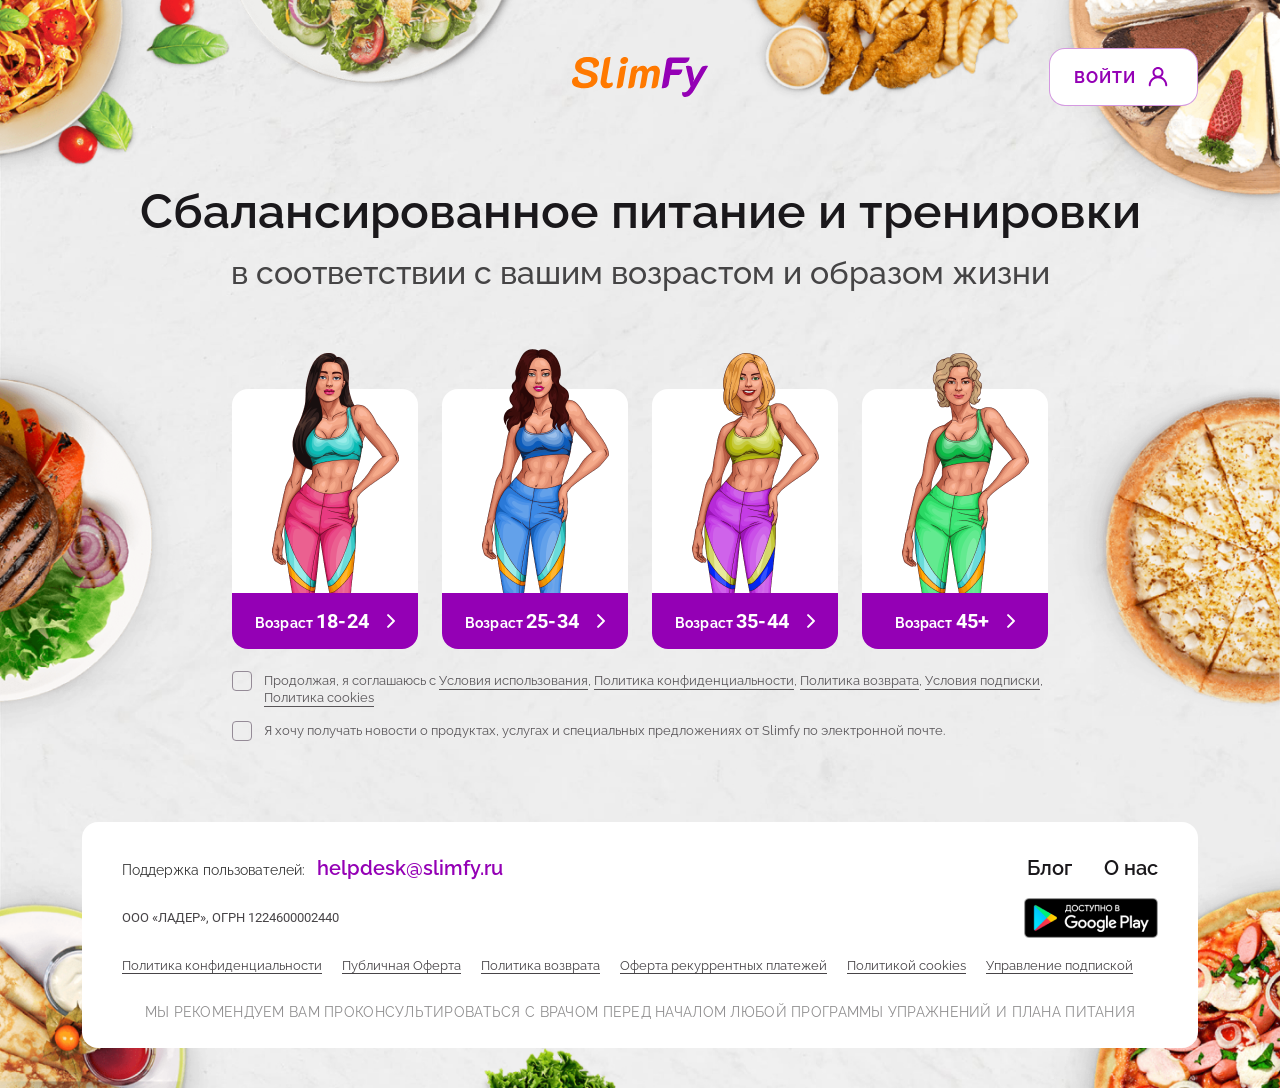
==== commit f0c12563: "." ====
--- a/age.html
+++ b/age.html
@@ -113,6 +113,7 @@
 			<!--	/footer-->
 		</div>
 		<script src="js/libs/jquery.min.js"> </script>
+		<script src="js/libs/bootstrap.bundle.min.js"> </script>
 		<script src="js/scripts.js"></script>
 	</body>
 </html>
--- a/css/style.css
+++ b/css/style.css
@@ -1684,6 +1684,171 @@
     --bs-gutter-y: 48px;
   }
 }
+.fade {
+  -webkit-transition: opacity 0.15s linear;
+  -o-transition: opacity 0.15s linear;
+  transition: opacity 0.15s linear;
+}
+@media (prefers-reduced-motion: reduce) {
+  .fade {
+    -webkit-transition: none;
+    -o-transition: none;
+    transition: none;
+  }
+}
+.fade:not(.show) {
+  opacity: 0;
+}
+
+.collapse:not(.show) {
+  display: none;
+}
+
+.collapsing {
+  height: 0;
+  overflow: hidden;
+  -webkit-transition: height 0.35s ease;
+  -o-transition: height 0.35s ease;
+  transition: height 0.35s ease;
+}
+@media (prefers-reduced-motion: reduce) {
+  .collapsing {
+    -webkit-transition: none;
+    -o-transition: none;
+    transition: none;
+  }
+}
+
+.accordion-button {
+  position: relative;
+  display: -webkit-box;
+  display: -ms-flexbox;
+  display: flex;
+  -webkit-box-align: center;
+  -ms-flex-align: center;
+  align-items: center;
+  width: 100%;
+  padding: 1rem 1.25rem;
+  font-size: 1rem;
+  color: #212529;
+  text-align: left;
+  background-color: #fff;
+  border: 0;
+  border-radius: 0;
+  overflow-anchor: none;
+  -webkit-transition: color 0.15s ease-in-out, background-color 0.15s ease-in-out, border-color 0.15s ease-in-out, border-radius 0.15s ease, -webkit-box-shadow 0.15s ease-in-out;
+  transition: color 0.15s ease-in-out, background-color 0.15s ease-in-out, border-color 0.15s ease-in-out, border-radius 0.15s ease, -webkit-box-shadow 0.15s ease-in-out;
+  -o-transition: color 0.15s ease-in-out, background-color 0.15s ease-in-out, border-color 0.15s ease-in-out, box-shadow 0.15s ease-in-out, border-radius 0.15s ease;
+  transition: color 0.15s ease-in-out, background-color 0.15s ease-in-out, border-color 0.15s ease-in-out, box-shadow 0.15s ease-in-out, border-radius 0.15s ease;
+  transition: color 0.15s ease-in-out, background-color 0.15s ease-in-out, border-color 0.15s ease-in-out, box-shadow 0.15s ease-in-out, border-radius 0.15s ease, -webkit-box-shadow 0.15s ease-in-out;
+}
+@media (prefers-reduced-motion: reduce) {
+  .accordion-button {
+    -webkit-transition: none;
+    -o-transition: none;
+    transition: none;
+  }
+}
+.accordion-button:not(.collapsed) {
+  color: #0c63e4;
+  background-color: #e7f1ff;
+  -webkit-box-shadow: inset 0 -1px 0 rgba(0, 0, 0, 0.125);
+  box-shadow: inset 0 -1px 0 rgba(0, 0, 0, 0.125);
+}
+.accordion-button:not(.collapsed)::after {
+  background-image: url("data:image/svg+xml,%3csvg xmlns='http://www.w3.org/2000/svg' viewBox='0 0 16 16' fill='%230c63e4'%3e%3cpath fill-rule='evenodd' d='M1.646 4.646a.5.5 0 0 1 .708 0L8 10.293l5.646-5.647a.5.5 0 0 1 .708.708l-6 6a.5.5 0 0 1-.708 0l-6-6a.5.5 0 0 1 0-.708z'/%3e%3c/svg%3e");
+  -webkit-transform: rotate(-180deg);
+  -ms-transform: rotate(-180deg);
+  transform: rotate(-180deg);
+}
+.accordion-button::after {
+  -ms-flex-negative: 0;
+  flex-shrink: 0;
+  width: 1.25rem;
+  height: 1.25rem;
+  margin-left: auto;
+  content: "";
+  background-image: url("data:image/svg+xml,%3csvg xmlns='http://www.w3.org/2000/svg' viewBox='0 0 16 16' fill='%23212529'%3e%3cpath fill-rule='evenodd' d='M1.646 4.646a.5.5 0 0 1 .708 0L8 10.293l5.646-5.647a.5.5 0 0 1 .708.708l-6 6a.5.5 0 0 1-.708 0l-6-6a.5.5 0 0 1 0-.708z'/%3e%3c/svg%3e");
+  background-repeat: no-repeat;
+  background-size: 1.25rem;
+  -webkit-transition: -webkit-transform 0.2s ease-in-out;
+  transition: -webkit-transform 0.2s ease-in-out;
+  -o-transition: transform 0.2s ease-in-out;
+  transition: transform 0.2s ease-in-out;
+  transition: transform 0.2s ease-in-out, -webkit-transform 0.2s ease-in-out;
+}
+@media (prefers-reduced-motion: reduce) {
+  .accordion-button::after {
+    -webkit-transition: none;
+    -o-transition: none;
+    transition: none;
+  }
+}
+.accordion-button:hover {
+  z-index: 2;
+}
+.accordion-button:focus {
+  z-index: 3;
+  border-color: #86b7fe;
+  outline: 0;
+  -webkit-box-shadow: 0 0 0 0.25rem rgba(13, 110, 253, 0.25);
+  box-shadow: 0 0 0 0.25rem rgba(13, 110, 253, 0.25);
+}
+
+.accordion-header {
+  margin-bottom: 0;
+}
+
+.accordion-item {
+  background-color: #fff;
+  border: 1px solid rgba(0, 0, 0, 0.125);
+}
+.accordion-item:first-of-type {
+  border-top-left-radius: 0.25rem;
+  border-top-right-radius: 0.25rem;
+}
+.accordion-item:first-of-type .accordion-button {
+  border-top-left-radius: calc(0.25rem - 1px);
+  border-top-right-radius: calc(0.25rem - 1px);
+}
+.accordion-item:not(:first-of-type) {
+  border-top: 0;
+}
+.accordion-item:last-of-type {
+  border-bottom-right-radius: 0.25rem;
+  border-bottom-left-radius: 0.25rem;
+}
+.accordion-item:last-of-type .accordion-button.collapsed {
+  border-bottom-right-radius: calc(0.25rem - 1px);
+  border-bottom-left-radius: calc(0.25rem - 1px);
+}
+.accordion-item:last-of-type .accordion-collapse {
+  border-bottom-right-radius: 0.25rem;
+  border-bottom-left-radius: 0.25rem;
+}
+
+.accordion-body {
+  padding: 1rem 1.25rem;
+}
+
+.accordion-flush .accordion-collapse {
+  border-width: 0;
+}
+.accordion-flush .accordion-item {
+  border-right: 0;
+  border-left: 0;
+  border-radius: 0;
+}
+.accordion-flush .accordion-item:first-child {
+  border-top: 0;
+}
+.accordion-flush .accordion-item:last-child {
+  border-bottom: 0;
+}
+.accordion-flush .accordion-item .accordion-button {
+  border-radius: 0;
+}
+
 .clearfix::after {
   display: block;
   clear: both;
@@ -7107,6 +7272,9 @@
   background-repeat: no-repeat, no-repeat, no-repeat;
   background-size: 100% auto, 100% auto, 100% auto;
   padding-bottom: 40px;
+}
+.wrapper--offset-bg {
+  background-position: 0 0, 0 70%, 0 100%;
 }
 @media only screen and (-webkit-min-device-pixel-ratio: 2), only screen and (-o-min-device-pixel-ratio: 2/1), only screen and (min-device-pixel-ratio: 2), only screen and (min-resolution: 192dpi), only screen and (min-resolution: 2dppx) {
   .wrapper {
@@ -7388,6 +7556,7 @@
 }
 .welcome__title span {
   color: #9400B5;
+  white-space: nowrap;
 }
 .welcome__btn {
   margin-bottom: 27px;
@@ -7456,6 +7625,22 @@
   max-width: 620px;
   margin-right: 40px;
 }
+.welcome #welcomeChartFrom {
+  width: 100%;
+}
+.welcome__chart {
+  width: 100%;
+  max-width: 713px;
+  margin-left: auto;
+}
+.welcome--chart {
+  padding-top: 64px;
+}
+.welcome--chart .welcome__container {
+  -webkit-box-align: start;
+  -ms-flex-align: start;
+  align-items: flex-start;
+}
 @media (max-width: 1269.98px) {
   .welcome {
     padding-top: 40px;
@@ -7471,6 +7656,26 @@
   }
   .welcome__title {
     margin-bottom: 25px;
+  }
+  .welcome__chart {
+    max-width: none;
+    margin-bottom: 32px;
+  }
+  .welcome--chart {
+    padding-top: 0;
+    margin-bottom: 38px;
+  }
+  .welcome--chart .welcome__container {
+    display: block;
+  }
+  .welcome--chart .welcome__content {
+    max-width: none;
+  }
+  .welcome--chart .welcome__title {
+    margin-bottom: 32px;
+  }
+  .welcome--chart .welcome__approval {
+    margin-bottom: 12px;
   }
 }
 @media (max-width: 991.98px) {
@@ -7490,6 +7695,9 @@
     padding-top: 12px;
     overflow: hidden;
     margin-bottom: 35px;
+  }
+  .welcome__container {
+    display: block;
   }
   .welcome__content {
     max-width: none;
@@ -7532,6 +7740,19 @@
   .welcome__approval-text {
     font-size: 10px;
     line-height: 14px;
+  }
+  .welcome--chart {
+    padding-top: 20px;
+  }
+  .welcome--chart .welcome__title {
+    font-size: 28px;
+    line-height: 36px;
+  }
+  .welcome--chart .welcome__title {
+    margin-bottom: 23px;
+  }
+  .welcome--chart .welcome__btn {
+    margin-bottom: 28px;
   }
 }
 
@@ -7771,6 +7992,7 @@
   left: 0;
 }
 .footer__name {
+  font-family: "Roboto", sans-serif;
   font-size: 13px;
   line-height: 24px;
   color: #474447;
@@ -8151,4 +8373,742 @@
   }
 }
 
-/* /age */+/* /age */
+/* chart */
+.chart {
+  padding: 87px 60px 109px;
+  background: #FFFFFF;
+  border-radius: 24px;
+  text-align: center;
+  font-family: "Roboto", sans-serif;
+}
+.chart__container {
+  display: inline-block;
+  position: relative;
+}
+.chart__bg {
+  position: relative;
+}
+.chart__bg:after {
+  content: "";
+  display: block;
+  width: 100%;
+  height: 100%;
+  background-color: #fff;
+  position: absolute;
+  top: 0;
+  right: 0;
+  -webkit-animation: 3s chart-bg 1s ease-in-out forwards;
+  animation: 3s chart-bg 1s ease-in-out forwards;
+}
+.chart__kg {
+  display: -webkit-box;
+  display: -ms-flexbox;
+  display: flex;
+  -webkit-box-orient: vertical;
+  -webkit-box-direction: normal;
+  -ms-flex-direction: column;
+  flex-direction: column;
+  -webkit-box-pack: center;
+  -ms-flex-pack: center;
+  justify-content: center;
+  -webkit-box-align: center;
+  -ms-flex-align: center;
+  align-items: center;
+  width: 100px;
+  height: 100px;
+  background: #FFFFFF;
+  border: 1px solid #E4C980;
+  -webkit-box-shadow: inset 0px 4px 8px rgba(255, 255, 255, 0.16);
+  box-shadow: inset 0px 4px 8px rgba(255, 255, 255, 0.16);
+  border-radius: 100%;
+  font-weight: 800;
+  font-size: 32px;
+  line-height: 1;
+  color: #FF7900;
+  position: absolute;
+  left: -52px;
+  top: -31px;
+}
+.chart__kg span {
+  display: block;
+  font-weight: 600;
+  font-size: 24px;
+}
+.chart__target {
+  display: -webkit-box;
+  display: -ms-flexbox;
+  display: flex;
+  -webkit-box-pack: center;
+  -ms-flex-pack: center;
+  justify-content: center;
+  -webkit-box-align: center;
+  -ms-flex-align: center;
+  align-items: center;
+  width: 100px;
+  height: 100px;
+  border-radius: 100%;
+  background: -o-linear-gradient(127.57deg, #FB9538 8.7%, #FF7900 92.24%);
+  background: linear-gradient(322.43deg, #FB9538 8.7%, #FF7900 92.24%);
+  -webkit-box-shadow: inset 0px 4px 8px rgba(255, 255, 255, 0.16);
+  box-shadow: inset 0px 4px 8px rgba(255, 255, 255, 0.16);
+  font-weight: 600;
+  font-size: 20px;
+  line-height: 24px;
+  color: #fff;
+  position: absolute;
+  bottom: 21px;
+  right: -42px;
+  opacity: 0;
+  -webkit-animation: 1s chart-target 4.5s forwards;
+  animation: 1s chart-target 4.5s forwards;
+}
+.chart__start-date {
+  padding: 8px 16px;
+  border-radius: 8px;
+  border: 1px solid #FF7900;
+  background-color: #fff;
+  font-weight: 700;
+  font-size: 18px;
+  line-height: 24px;
+  color: #FF7900;
+  position: absolute;
+  left: -42px;
+  bottom: -50px;
+}
+.chart__finish-date {
+  padding: 8px 16px;
+  border-radius: 8px;
+  background: -o-linear-gradient(127.57deg, #FB9538 8.7%, #FF7900 92.24%);
+  background: linear-gradient(322.43deg, #FB9538 8.7%, #FF7900 92.24%);
+  border-radius: 8px;
+  font-weight: 700;
+  font-size: 18px;
+  line-height: 24px;
+  color: #fff;
+  position: absolute;
+  right: -49px;
+  bottom: -49px;
+  opacity: 0;
+  -webkit-animation: 1s chart-target 4s forwards;
+  animation: 1s chart-target 4s forwards;
+}
+@media (max-width: 1269.98px) {
+  .chart {
+    padding: 70px 60px 90px;
+  }
+}
+@media (max-width: 575.98px) {
+  .chart {
+    padding: 39px 45px 48px;
+  }
+  .chart__kg {
+    width: 56px;
+    height: 56px;
+    font-size: 16px;
+    left: -25px;
+    top: -15px;
+  }
+  .chart__kg span {
+    font-size: 13px;
+  }
+  .chart__target {
+    width: 56px;
+    height: 56px;
+    font-size: 13px;
+    line-height: 14px;
+    font-weight: 500;
+    bottom: 35px;
+    right: -20px;
+  }
+  .chart__start-date {
+    padding: 4px 8px;
+    font-size: 12px;
+    line-height: 16px;
+    border-radius: 4px;
+    left: -25px;
+    bottom: -25px;
+  }
+  .chart__finish-date {
+    padding: 4px 8px;
+    font-size: 12px;
+    line-height: 16px;
+    border-radius: 4px;
+    right: -24px;
+    bottom: -24px;
+  }
+}
+@media (max-width: 450px) {
+  .chart__target {
+    bottom: 19px;
+    right: -20px;
+  }
+}
+
+@-webkit-keyframes chart-bg {
+  0% {
+    width: 100%;
+  }
+  100% {
+    width: 0;
+  }
+}
+
+@keyframes chart-bg {
+  0% {
+    width: 100%;
+  }
+  100% {
+    width: 0;
+  }
+}
+@-webkit-keyframes chart-target {
+  0% {
+    opacity: 0;
+  }
+  100% {
+    opacity: 1;
+  }
+}
+@keyframes chart-target {
+  0% {
+    opacity: 0;
+  }
+  100% {
+    opacity: 1;
+  }
+}
+/* /chart */
+/* tariffs */
+.tariffs {
+  margin-bottom: 75px;
+}
+.tariffs__title {
+  font-weight: 600;
+  font-size: 40px;
+  line-height: 48px;
+  color: #1A181B;
+  margin-bottom: 38px;
+}
+.tariffs__items {
+  margin-bottom: 24px;
+}
+.tariffs__items .row {
+  margin-top: -16px;
+}
+.tariffs__items .row > * {
+  padding-top: 16px;
+}
+.tariffs__item {
+  display: -webkit-box;
+  display: -ms-flexbox;
+  display: flex;
+  -webkit-box-orient: vertical;
+  -webkit-box-direction: normal;
+  -ms-flex-direction: column;
+  flex-direction: column;
+  height: 100%;
+  border-radius: 35px;
+  color: #fff;
+}
+.tariffs__item--month {
+  background-color: #9400B5;
+}
+.tariffs__item--month .tariffs__card {
+  background-image: url(../img/food_01.png), -o-linear-gradient(210.99deg, #B018D2 0%, #8800A7 100%);
+  background-image: url(../img/food_01.png), linear-gradient(239.01deg, #B018D2 0%, #8800A7 100%);
+}
+.tariffs__item--week {
+  background: -o-linear-gradient(210.99deg, #FF9F47 0%, #F48014 100%);
+  background: linear-gradient(239.01deg, #FF9F47 0%, #F48014 100%);
+}
+.tariffs__item--week .tariffs__card {
+  background-color: #fff;
+  background-image: url(../img/food_02.png);
+  color: #363636;
+}
+.tariffs__item--day {
+  background-color: #F5F5F5;
+  color: #363636;
+}
+.tariffs__item--day .tariffs__card {
+  background-color: #fff;
+  background-image: url(../img/food_03.png);
+}
+.tariffs__item:hover .tariffs__card {
+  -webkit-transform: rotate(3deg);
+  -ms-transform: rotate(3deg);
+  transform: rotate(3deg);
+  -webkit-box-shadow: 0 0px 30px rgba(0, 0, 0, 0.3);
+  box-shadow: 0 0px 30px rgba(0, 0, 0, 0.3);
+}
+.tariffs__head {
+  display: -webkit-box;
+  display: -ms-flexbox;
+  display: flex;
+  -webkit-box-pack: justify;
+  -ms-flex-pack: justify;
+  justify-content: space-between;
+  -webkit-box-align: center;
+  -ms-flex-align: center;
+  align-items: center;
+  padding: 20px 36px 19px 30px;
+}
+.tariffs__name {
+  font-weight: 600;
+  font-size: 30px;
+  line-height: 48px;
+}
+.tariffs__rate {
+  display: -webkit-box;
+  display: -ms-flexbox;
+  display: flex;
+  -webkit-box-orient: vertical;
+  -webkit-box-direction: normal;
+  -ms-flex-direction: column;
+  flex-direction: column;
+  -webkit-box-pack: center;
+  -ms-flex-pack: center;
+  justify-content: center;
+  min-height: 64px;
+  font-family: "Roboto", sans-serif;
+  font-weight: 700;
+  font-size: 35px;
+}
+.tariffs__rate span {
+  display: block;
+  font-weight: 500;
+  font-size: 18px;
+  opacity: 0.8;
+}
+.tariffs__card {
+  padding: 59px 60px 49px 29px;
+  margin-top: auto;
+  border-radius: 35px;
+  -webkit-box-shadow: 0 -10px 20px rgba(0, 0, 0, 0.1);
+  box-shadow: 0 -10px 20px rgba(0, 0, 0, 0.1);
+  -webkit-transform-origin: right bottom;
+  -ms-transform-origin: right bottom;
+  transform-origin: right bottom;
+  -webkit-transition: 0.3s;
+  -o-transition: 0.3s;
+  transition: 0.3s;
+  background-size: 100%, auto;
+  background-repeat: no-repeat;
+  background-position: bottom right;
+}
+.tariffs__price {
+  font-family: "Roboto", sans-serif;
+  font-weight: 800;
+  font-size: 40px;
+  line-height: 47px;
+  margin-bottom: 12px;
+}
+.tariffs__price strike {
+  font-weight: 700;
+  font-size: 25px;
+  line-height: 30px;
+  opacity: 0.8;
+}
+.tariffs__text {
+  font-weight: 500;
+  font-size: 18px;
+  line-height: 24px;
+  opacity: 0.8;
+}
+.tariffs__approvals .welcome__approval {
+  max-width: 920px;
+}
+.tariffs__pays {
+  display: -webkit-box;
+  display: -ms-flexbox;
+  display: flex;
+  -webkit-box-align: center;
+  -ms-flex-align: center;
+  align-items: center;
+  -ms-flex-wrap: wrap;
+  flex-wrap: wrap;
+}
+.tariffs__pays-items {
+  margin-bottom: 24px;
+  margin-right: 24px;
+}
+.tariffs__pays-items-row {
+  display: -webkit-box;
+  display: -ms-flexbox;
+  display: flex;
+  -ms-flex-wrap: wrap;
+  flex-wrap: wrap;
+  margin-top: -12px;
+  margin-left: -16px;
+}
+.tariffs__pays-item {
+  display: -webkit-box;
+  display: -ms-flexbox;
+  display: flex;
+  -webkit-box-align: center;
+  -ms-flex-align: center;
+  align-items: center;
+  margin-top: 12px;
+  margin-left: 16px;
+  padding: 13px 32px 12px 21px;
+  background: #FFFFFF;
+  border-radius: 16px;
+  font-weight: 500;
+  font-size: 18px;
+  line-height: 32px;
+  color: #1A181B;
+}
+.tariffs__pays-item img {
+  width: 24px;
+  margin-right: 16px;
+}
+.tariffs__icons {
+  margin-bottom: 24px;
+}
+.tariffs__icons-row {
+  display: -webkit-box;
+  display: -ms-flexbox;
+  display: flex;
+  -ms-flex-wrap: wrap;
+  flex-wrap: wrap;
+  margin-left: -24px;
+  margin-top: -16px;
+}
+.tariffs__icon {
+  margin-left: 24px;
+  margin-top: 16px;
+}
+.tariffs__icon img {
+  width: 64px;
+}
+@media only screen and (-webkit-min-device-pixel-ratio: 2), only screen and (-o-min-device-pixel-ratio: 2/1), only screen and (min-device-pixel-ratio: 2), only screen and (min-resolution: 192dpi), only screen and (min-resolution: 2dppx) {
+  .tariffs__item--month .tariffs__card {
+    background-image: url(../img/food_01@2x.png), -o-linear-gradient(210.99deg, #B018D2 0%, #8800A7 100%);
+    background-image: url(../img/food_01@2x.png), linear-gradient(239.01deg, #B018D2 0%, #8800A7 100%);
+  }
+  .tariffs__item--week .tariffs__card {
+    background-image: url(../img/food_02@2x.png);
+  }
+  .tariffs__item--day .tariffs__card {
+    background-image: url(../img/food_03@2x.png);
+  }
+}
+
+/* /tariffs */
+/* warranty */
+.warranty {
+  margin-bottom: 77px;
+}
+.warranty__container {
+  padding: 32px 282px 32px 56px;
+  background-color: #fff;
+  -webkit-box-shadow: 0px 6px 16px rgba(161, 159, 162, 0.16);
+  box-shadow: 0px 6px 16px rgba(161, 159, 162, 0.16);
+  border-radius: 16px;
+  border: 1px solid #C2BDC3;
+  position: relative;
+}
+.warranty__title {
+  font-weight: 600;
+  font-size: 32px;
+  line-height: 40px;
+  letter-spacing: 0.01em;
+  color: #1A181B;
+  margin-bottom: 16px;
+}
+.warranty__text {
+  font-weight: 500;
+  font-size: 16px;
+  line-height: 24px;
+  letter-spacing: 0.01em;
+  color: #474447;
+}
+.warranty__icon {
+  position: absolute;
+  top: 20px;
+  right: 25px;
+}
+.warranty__icon-star {
+  width: 180px;
+  height: 180px;
+  position: absolute;
+  top: 50%;
+  left: 50%;
+  -webkit-transform: translate(-50%, -50%);
+  -ms-transform: translate(-50%, -50%);
+  transform: translate(-50%, -50%);
+}
+.warranty__icon-star img {
+  -webkit-animation: 8s rotate-star linear infinite;
+  animation: 8s rotate-star linear infinite;
+}
+
+@-webkit-keyframes rotate-star {
+  0% {
+    -webkit-transform: rotate(0deg);
+    transform: rotate(0deg);
+  }
+  100% {
+    -webkit-transform: rotate(-360deg);
+    transform: rotate(-360deg);
+  }
+}
+
+@keyframes rotate-star {
+  0% {
+    -webkit-transform: rotate(0deg);
+    transform: rotate(0deg);
+  }
+  100% {
+    -webkit-transform: rotate(-360deg);
+    transform: rotate(-360deg);
+  }
+}
+/* /warranty */
+/* comments */
+.comments {
+  margin-bottom: 65px;
+}
+.comments__title {
+  font-weight: 600;
+  font-size: 40px;
+  line-height: 48px;
+  color: #1A181B;
+  margin-bottom: 40px;
+}
+.comments__title span {
+  font-family: "Roboto", sans-serif;
+  color: #9400B5;
+}
+.comments__items .row {
+  margin-top: -16px;
+}
+.comments__items .row > * {
+  padding-top: 16px;
+}
+.comments__item {
+  height: 100%;
+  padding: 24px 32px;
+  background: #FFFFFF;
+  border-radius: 16px;
+  -webkit-transition: 0.3s;
+  -o-transition: 0.3s;
+  transition: 0.3s;
+}
+.comments__item:hover {
+  -webkit-box-shadow: 0px 8px 24px rgba(156, 160, 163, 0.5);
+  box-shadow: 0px 8px 24px rgba(156, 160, 163, 0.5);
+}
+.comments__head {
+  display: -webkit-box;
+  display: -ms-flexbox;
+  display: flex;
+  -webkit-box-align: center;
+  -ms-flex-align: center;
+  align-items: center;
+  -ms-flex-wrap: wrap;
+  flex-wrap: wrap;
+  margin-bottom: 24px;
+}
+.comments__ava {
+  width: 64px;
+  height: 64px;
+  border-radius: 100%;
+  overflow: hidden;
+  -ms-flex-negative: 0;
+  flex-shrink: 0;
+  margin-right: 16px;
+}
+.comments__ava img {
+  width: 100%;
+  height: 100%;
+  -o-object-fit: cover;
+  object-fit: cover;
+}
+.comments__name {
+  display: -webkit-box;
+  display: -ms-flexbox;
+  display: flex;
+  -webkit-box-pack: justify;
+  -ms-flex-pack: justify;
+  justify-content: space-between;
+  -webkit-box-align: center;
+  -ms-flex-align: center;
+  align-items: center;
+  -ms-flex-wrap: wrap;
+  flex-wrap: wrap;
+  -webkit-box-flex: 1;
+  -ms-flex-positive: 1;
+  flex-grow: 1;
+  font-weight: 600;
+  font-size: 20px;
+  line-height: 28px;
+  color: #1A181B;
+}
+.comments__rating {
+  font-family: "Roboto", sans-serif;
+  font-weight: 500;
+  font-size: 18px;
+  line-height: 24px;
+}
+.comments__rating img {
+  -ms-flex-negative: 0;
+  flex-shrink: 0;
+  margin-left: 6px;
+}
+.comments__body {
+  font-weight: 500;
+  font-size: 14px;
+  line-height: 22px;
+  color: #363336;
+}
+
+/* /comments */
+/* case */
+.case {
+  margin-bottom: 80px;
+}
+.case__container {
+  display: -webkit-box;
+  display: -ms-flexbox;
+  display: flex;
+  -webkit-box-orient: vertical;
+  -webkit-box-direction: normal;
+  -ms-flex-direction: column;
+  flex-direction: column;
+  -webkit-box-align: center;
+  -ms-flex-align: center;
+  align-items: center;
+}
+.case__photos {
+  display: -webkit-box;
+  display: -ms-flexbox;
+  display: flex;
+  margin-bottom: 34px;
+}
+.case__photo {
+  width: 292px;
+  height: 384px;
+  padding: 16px;
+  -o-object-fit: cover;
+  object-fit: cover;
+  background: #FFFFFF;
+  -webkit-box-shadow: 0px 6px 16px rgba(161, 159, 162, 0.16);
+  box-shadow: 0px 6px 16px rgba(161, 159, 162, 0.16);
+  border-radius: 16px;
+  -webkit-transition: 0.3s;
+  -o-transition: 0.3s;
+  transition: 0.3s;
+}
+.case__photo img {
+  width: 100%;
+  height: 100%;
+  display: block;
+  border-radius: 16px;
+}
+.case__photo--before {
+  -webkit-transform: rotate(-10deg) translate(10px, 0);
+  -ms-transform: rotate(-10deg) translate(10px, 0);
+  transform: rotate(-10deg) translate(10px, 0);
+}
+.case__photo--after {
+  -webkit-transform: rotate(10deg) translate(-10px, 0);
+  -ms-transform: rotate(10deg) translate(-10px, 0);
+  transform: rotate(10deg) translate(-10px, 0);
+}
+.case__photo:hover {
+  -webkit-box-shadow: 0px 8px 24px rgba(156, 160, 163, 0.5);
+  box-shadow: 0px 8px 24px rgba(156, 160, 163, 0.5);
+}
+.case__content {
+  max-width: 320px;
+  text-align: center;
+}
+.case__title {
+  font-family: "Roboto", sans-serif;
+  font-weight: 500;
+  font-size: 16px;
+  line-height: 24px;
+  color: #1A181B;
+  margin-bottom: 8px;
+}
+.case__text {
+  font-weight: 600;
+  font-size: 14px;
+  line-height: 20px;
+  color: #585558;
+}
+
+/* /case */
+/* faq */
+.faq {
+  margin-bottom: 64px;
+}
+.faq__title {
+  margin-top: 16px;
+  font-weight: 600;
+  font-size: 40px;
+  line-height: 48px;
+  color: #1A181B;
+}
+.faq__item {
+  margin-bottom: 16px;
+  border-radius: 16px !important;
+  overflow: hidden;
+  border: none;
+}
+.faq__button {
+  padding: 24px 37px 16px 32px;
+  background-color: #fff !important;
+  -webkit-box-shadow: none !important;
+  box-shadow: none !important;
+  border: none !important;
+  cursor: pointer;
+  -webkit-user-select: none;
+  -moz-user-select: none;
+  -ms-user-select: none;
+  user-select: none;
+  font-weight: 600;
+  font-size: 18px;
+  line-height: 26px;
+  color: #1A181B !important;
+}
+.faq__button:after {
+  width: 16px;
+  height: 10px;
+  background-image: url("data:image/svg+xml,%3Csvg width='16' height='10' viewBox='0 0 16 10' fill='none' xmlns='http://www.w3.org/2000/svg'%3E%3Cpath d='M1 8.5L8 1.5L15 8.5' stroke='%236B686B' stroke-width='2' stroke-linecap='round' stroke-linejoin='round'/%3E%3C/svg%3E%0A") !important;
+  background-size: contain;
+  -webkit-transform: rotate(180deg);
+  -ms-transform: rotate(180deg);
+  transform: rotate(180deg);
+}
+.faq__button:not(.collapsed):after {
+  -webkit-transform: rotate(0deg);
+  -ms-transform: rotate(0deg);
+  transform: rotate(0deg);
+}
+.faq__collapse {
+  position: relative;
+}
+.faq__collapse:after {
+  content: "";
+  display: block;
+  height: 1px;
+  background-color: #1A181B;
+  opacity: 0.12;
+  position: absolute;
+  top: 0;
+  left: 32px;
+  right: 32px;
+}
+.faq__text {
+  padding: 16px 32px 24px;
+  font-weight: 500;
+  font-size: 14px;
+  line-height: 24px;
+  color: #363336;
+  opacity: 0.9;
+}
+
+/* /faq */
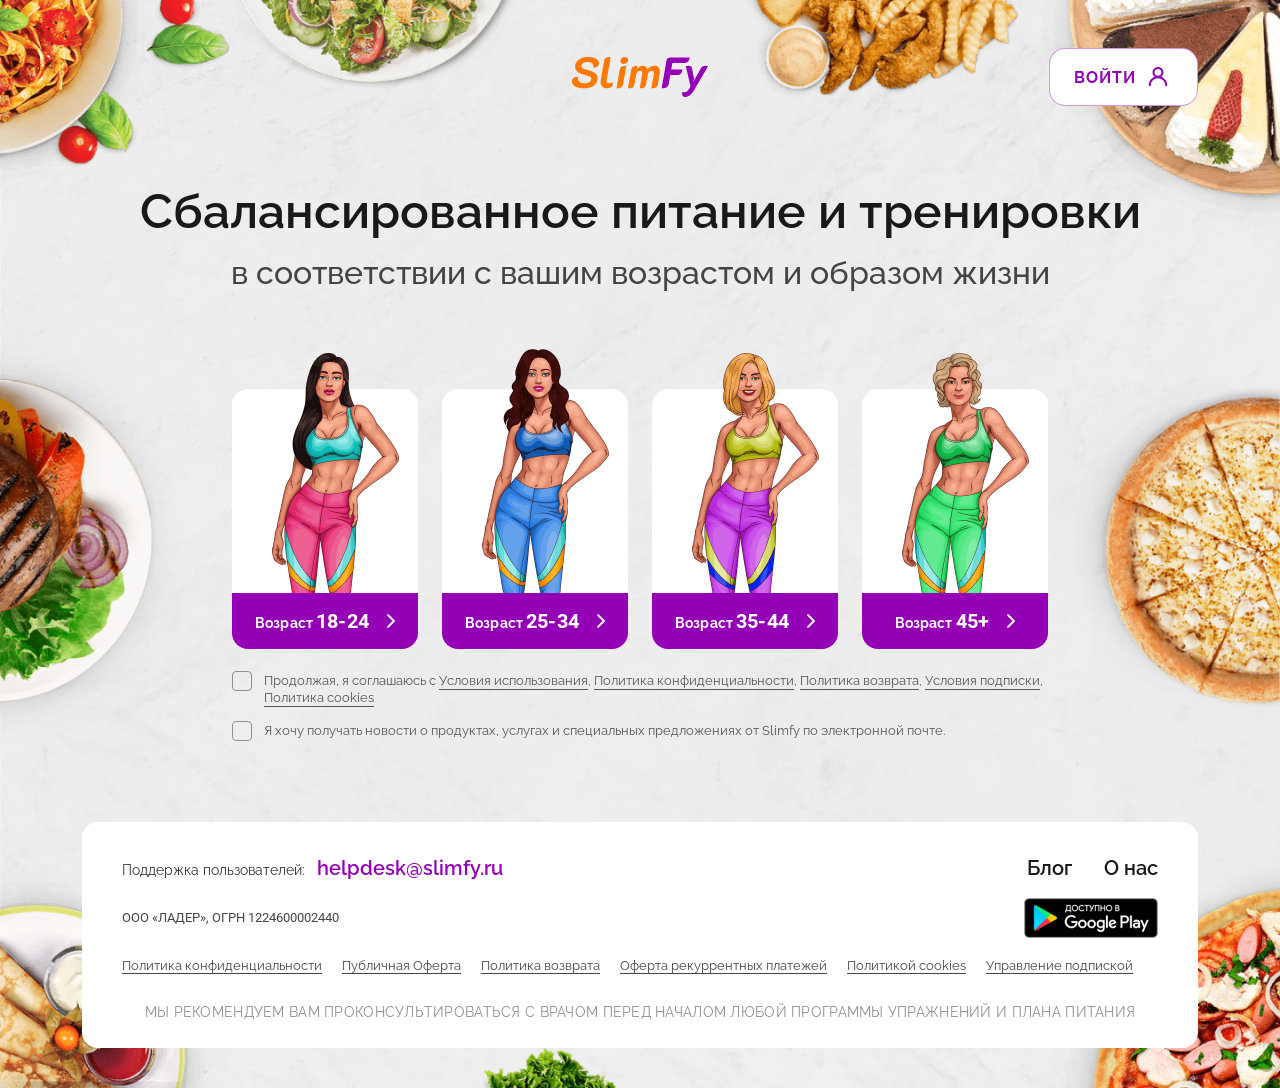
==== commit 65585c58: "." ====
--- a/age.html
+++ b/age.html
@@ -61,17 +61,11 @@
 						<div class="age__approvals"> 
 							<div class="welcome__approval"> 
 								<input id="approval_0" type="checkbox">
-								<label for="approval_0"> 
-									<div class="welcome__approval-checkbox"> </div>
-									<div class="welcome__approval-text">Продолжая, я соглашаюсь c <a href="#">Условия использования</a>, <a href="#">Политика конфиденциальности</a>, <a href="#">Политика возврата</a>, <a href="#">Условия подписки</a>, <a href="#">Политика cookies</a></div>
-								</label>
+								<label for="approval_0"> <span class="welcome__approval-checkbox"> </span><span class="welcome__approval-text">Продолжая, я соглашаюсь c <a href="#">Условия использования</a>, <a href="#">Политика конфиденциальности</a>, <a href="#">Политика возврата</a>, <a href="#">Условия подписки</a>, <a href="#">Политика cookies</a></span></label>
 							</div>
 							<div class="welcome__approval"> 
 								<input id="approval_1" type="checkbox">
-								<label for="approval_1"> 
-									<div class="welcome__approval-checkbox"> </div>
-									<div class="welcome__approval-text">Я хочу получать новости о продуктах, услугах и специальных предложениях от Slimfy по электронной почте.</div>
-								</label>
+								<label for="approval_1"> <span class="welcome__approval-checkbox"> </span><span class="welcome__approval-text">Я хочу получать новости о продуктах, услугах и специальных предложениях от Slimfy по электронной почте.</span></label>
 							</div>
 						</div>
 					</div>
@@ -114,6 +108,7 @@
 		</div>
 		<script src="js/libs/jquery.min.js"> </script>
 		<script src="js/libs/bootstrap.bundle.min.js"> </script>
+		<script src="js/libs/jquery.mailtip.js"> </script>
 		<script src="js/scripts.js"></script>
 	</body>
 </html>
--- a/css/style.css
+++ b/css/style.css
@@ -7555,6 +7555,8 @@
   margin-bottom: 32px;
 }
 .welcome__title span {
+  font-family: "Roboto", sans-serif;
+  font-weight: 500;
   color: #9400B5;
   white-space: nowrap;
 }
@@ -7826,6 +7828,7 @@
   font-size: 20px;
   line-height: 24px;
   white-space: nowrap;
+  text-decoration: line-through;
 }
 @media (max-width: 1269.98px) {
   .sticker__container {
@@ -8682,6 +8685,7 @@
   opacity: 0.8;
 }
 .tariffs__card {
+  min-height: 134px;
   padding: 59px 60px 49px 29px;
   margin-top: auto;
   border-radius: 35px;
@@ -8704,11 +8708,13 @@
   line-height: 47px;
   margin-bottom: 12px;
 }
-.tariffs__price strike {
+.tariffs__price span {
+  margin-left: 10px;
   font-weight: 700;
   font-size: 25px;
   line-height: 30px;
   opacity: 0.8;
+  text-decoration: line-through;
 }
 .tariffs__text {
   font-weight: 500;
@@ -8794,6 +8800,70 @@
     background-image: url(../img/food_03@2x.png);
   }
 }
+@media (max-width: 1269.98px) {
+  .tariffs {
+    margin-bottom: 50px;
+  }
+  .tariffs__title {
+    margin-bottom: 40px;
+  }
+  .tariffs__head {
+    padding: 20px 24px 12px 24px;
+  }
+  .tariffs__name {
+    font-size: 28px;
+  }
+  .tariffs__rate {
+    font-size: 30px;
+  }
+  .tariffs__card {
+    padding: 24px 115px 24px 24px;
+  }
+  .tariffs__price {
+    font-size: 30px;
+    margin-bottom: 0;
+  }
+  .tariffs__price span {
+    font-size: 18px;
+  }
+  .tariffs__text {
+    font-size: 16px;
+    line-height: 20px;
+  }
+  .tariffs__approvals {
+    margin-bottom: 30px;
+  }
+  .tariffs__pays-items {
+    width: 100%;
+    margin-right: 0;
+  }
+}
+@media (max-width: 767.98px) {
+  .tariffs {
+    margin-bottom: 23px;
+  }
+  .tariffs__title {
+    font-size: 28px;
+    line-height: 36px;
+  }
+  .tariffs__card {
+    padding-right: 150px;
+  }
+  .tariffs__approvals .welcome__approval-text {
+    font-size: 12px;
+    line-height: 16px;
+  }
+}
+@media (max-width: 575.98px) {
+  .tariffs__pays-item {
+    width: 100%;
+    font-size: 16px;
+    line-height: 24px;
+  }
+  .tariffs__icon {
+    width: 56px;
+  }
+}
 
 /* /tariffs */
 /* warranty */
@@ -8808,6 +8878,10 @@
   border-radius: 16px;
   border: 1px solid #C2BDC3;
   position: relative;
+}
+.warranty__container:not(:hover) img {
+  -webkit-animation-play-state: paused;
+  animation-play-state: paused;
 }
 .warranty__title {
   font-weight: 600;
@@ -8842,6 +8916,55 @@
 .warranty__icon-star img {
   -webkit-animation: 8s rotate-star linear infinite;
   animation: 8s rotate-star linear infinite;
+}
+@media (max-width: 1269.98px) {
+  .warranty {
+    margin-bottom: 64px;
+  }
+  .warranty__container {
+    padding: 24px 56px 24px 40px;
+  }
+  .warranty__title {
+    margin-bottom: 12px;
+  }
+  .warranty__icon {
+    top: 3px;
+    right: 19px;
+  }
+  .warranty__icon-star {
+    width: 132px;
+    height: 132px;
+  }
+  .warranty__icon-lock {
+    width: 43px;
+  }
+}
+@media (max-width: 767.98px) {
+  .warranty {
+    margin-bottom: 47px;
+  }
+  .warranty__container {
+    padding: 16px 20px 16px 24px;
+  }
+  .warranty__title {
+    font-size: 20px;
+    line-height: 28px;
+  }
+  .warranty__text {
+    font-size: 14px;
+    line-height: 20px;
+  }
+  .warranty__icon {
+    top: 5px;
+    right: 29px;
+  }
+  .warranty__icon-lock {
+    width: 36px;
+  }
+  .warranty__icon-star {
+    width: 112px;
+    height: 112px;
+  }
 }
 
 @-webkit-keyframes rotate-star {
@@ -8963,6 +9086,45 @@
   line-height: 22px;
   color: #363336;
 }
+@media (max-width: 1269.98px) {
+  .comments__item {
+    padding: 24px 20px 24px 24px;
+  }
+  .comments__name {
+    font-size: 18px;
+    line-height: 28px;
+  }
+  .comments__rating {
+    width: 100%;
+  }
+  .comments__text {
+    font-size: 14px;
+    line-height: 22px;
+  }
+}
+@media (max-width: 767.98px) {
+  .comments {
+    margin-bottom: 38px;
+  }
+  .comments__title {
+    font-size: 28px;
+    line-height: 36px;
+    margin-bottom: 32px;
+  }
+  .comments__item {
+    padding: 24px 16px;
+  }
+  .comments__head {
+    margin-bottom: 15px;
+  }
+  .comments__name {
+    font-size: 20px;
+    line-height: 28px;
+  }
+  .comments__rating {
+    width: auto;
+  }
+}
 
 /* /comments */
 /* case */
@@ -8986,6 +9148,19 @@
   display: -ms-flexbox;
   display: flex;
   margin-bottom: 34px;
+}
+.case__photos:hover .case__photo--before {
+  -webkit-transform: rotate(-12deg) translate(10px, 0);
+  -ms-transform: rotate(-12deg) translate(10px, 0);
+  transform: rotate(-12deg) translate(10px, 0);
+  -webkit-transform-origin: bottom right;
+  -ms-transform-origin: bottom right;
+  transform-origin: bottom right;
+}
+.case__photos:hover .case__photo--after {
+  -webkit-transform: rotate(3deg) translate(-10px, 0);
+  -ms-transform: rotate(3deg) translate(-10px, 0);
+  transform: rotate(3deg) translate(-10px, 0);
 }
 .case__photo {
   width: 292px;
@@ -9039,6 +9214,28 @@
   line-height: 20px;
   color: #585558;
 }
+@media (max-width: 1269.98px) {
+  .case {
+    margin-bottom: 48px;
+  }
+  .case__photos {
+    margin-bottom: 24px;
+  }
+  .case__photo {
+    width: 248px;
+    height: 326px;
+  }
+}
+@media (max-width: 767.98px) {
+  .case {
+    margin-bottom: 34px;
+  }
+  .case__photo {
+    width: 156px;
+    height: 205px;
+    padding: 8px;
+  }
+}
 
 /* /case */
 /* faq */
@@ -9059,6 +9256,12 @@
   border: none;
 }
 .faq__button {
+  display: -webkit-box;
+  display: -ms-flexbox;
+  display: flex;
+  -webkit-box-pack: justify;
+  -ms-flex-pack: justify;
+  justify-content: space-between;
   padding: 24px 37px 16px 32px;
   background-color: #fff !important;
   -webkit-box-shadow: none !important;
@@ -9077,6 +9280,7 @@
 .faq__button:after {
   width: 16px;
   height: 10px;
+  margin-left: 20px;
   background-image: url("data:image/svg+xml,%3Csvg width='16' height='10' viewBox='0 0 16 10' fill='none' xmlns='http://www.w3.org/2000/svg'%3E%3Cpath d='M1 8.5L8 1.5L15 8.5' stroke='%236B686B' stroke-width='2' stroke-linecap='round' stroke-linejoin='round'/%3E%3C/svg%3E%0A") !important;
   background-size: contain;
   -webkit-transform: rotate(180deg);
@@ -9110,5 +9314,61 @@
   color: #363336;
   opacity: 0.9;
 }
-
-/* /faq */+@media (max-width: 1269.98px) {
+  .faq__title {
+    margin-bottom: 40px;
+  }
+}
+@media (max-width: 767.98px) {
+  .faq {
+    margin-bottom: 48px;
+  }
+  .faq__title {
+    font-size: 28px;
+    line-height: 36px;
+    margin-bottom: 32px;
+  }
+  .faq__button {
+    padding: 16px 30px 10px 24px;
+    font-size: 16px;
+  }
+  .faq__text {
+    padding: 12px 24px 16px;
+  }
+}
+
+/* /faq */
+ul.mailtip {
+  max-height: 400px;
+  background-color: #fcfeff;
+  -webkit-box-shadow: 0px 6px 32px rgba(161, 159, 162, 0.4);
+  box-shadow: 0px 6px 32px rgba(161, 159, 162, 0.4);
+  border-radius: 24px;
+  overflow-y: auto;
+  overflow-x: hidden;
+}
+
+ul.mailtip li p {
+  padding: 16px 24px 12px;
+  cursor: pointer;
+  overflow: hidden;
+  text-align: left;
+  font-weight: 500;
+  font-size: 14px;
+  line-height: 24px;
+  letter-spacing: 0.02em;
+  color: #1A181B;
+}
+
+ul.mailtip li.active {
+  background: #eaeaea;
+  background: rgba(148, 0, 181, 0.1);
+}
+ul.mailtip li.active p {
+  color: #9400B5;
+}
+
+ul.mailtip li.hover {
+  background: #e7f6ff;
+  background: rgba(148, 0, 181, 0.1);
+}
